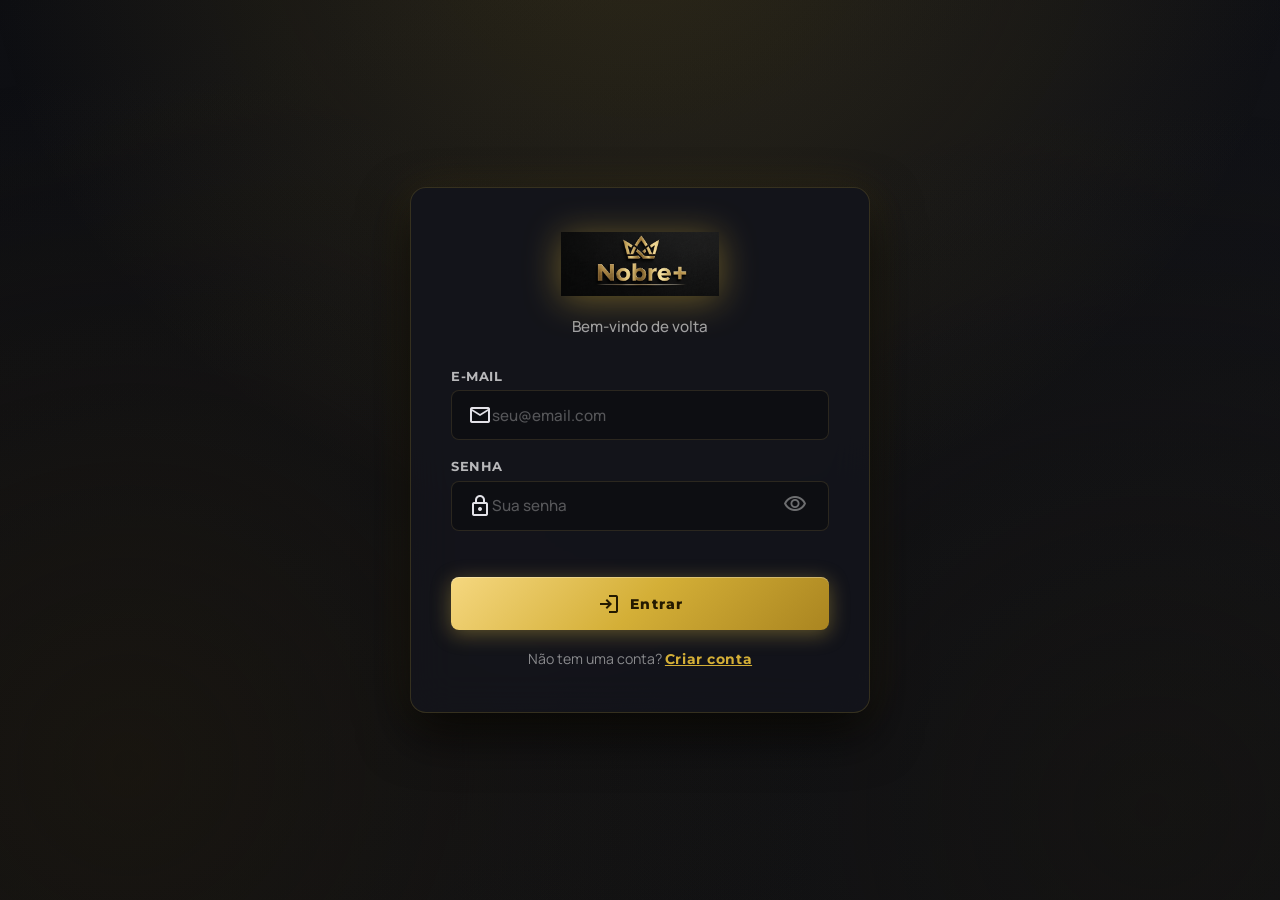
==== configuracoes-conta.html @ 4f0ae5af "Add files via upload" ====
<!DOCTYPE html>
<html lang="pt-BR">
<head>
    <meta charset="UTF-8">
    <meta name="viewport" content="width=device-width, initial-scale=1.0">
    <title>Nobre+ | Conta & Assinatura</title>
    <link rel="preconnect" href="https://fonts.googleapis.com">
    <link rel="preconnect" href="https://fonts.gstatic.com" crossorigin>
    <link href="https://fonts.googleapis.com/css2?family=Manrope:wght@300;400;500;600;700;800&family=Montserrat:wght@400;500;600;700;800;900&display=swap" rel="stylesheet">
    <link href="https://fonts.googleapis.com/css2?family=Material+Symbols+Outlined:wght,FILL@100..700,0..1&display=swap" rel="stylesheet">
    <link rel="stylesheet" href="style.css?v=4">
</head>
<body>

    <!-- NAVEGAÇÃO SUPERIOR -->
    <nav class="navbar">
        <div class="nav-left">
            <a href="index.html" class="logo-link" title="Nobre+ Início">
                <img src="images/nobre-logo.png" alt="Nobre+" class="nav-brand-logo">
            </a>
            <div class="user-profile" id="navUserProfile">
                <img src="" alt="Perfil" class="profile-avatar" id="navAvatar">
                <span class="user-name" id="navUsername"></span>
            </div>
        </div>
        <ul class="nav-links">
            <li><a href="index.html"><span class="material-symbols-outlined">home</span> Início</a></li>
            <li><a href="#"><span class="material-symbols-outlined">bolt</span> Ao Vivo</a></li>
            <li><a href="#"><span class="material-symbols-outlined">add</span> Minha Lista</a></li>
            <li><a href="#"><span class="material-symbols-outlined">movie</span> Filmes</a></li>
            <li><a href="#"><span class="material-symbols-outlined">tv</span> Séries</a></li>
            <li><a href="#"><span class="material-symbols-outlined">star</span> Originais</a></li>
        </ul>
        <div class="nav-right">
            <button class="nav-search-btn" id="openSearchBtn" aria-label="Pesquisar"><span class="material-symbols-outlined">search</span></button>
            <button class="nav-logout-btn" id="navLogoutBtn" title="Sair da conta"><span class="material-symbols-outlined">logout</span></button>
            <button class="nav-hamburger" id="navHamburger" aria-label="Abrir menu"><span class="material-symbols-outlined">menu</span></button>
        </div>
    </nav>

    <!-- MENU MOBILE -->
    <div class="mobile-menu" id="mobileMenu">
        <a href="index.html"><span class="material-symbols-outlined">home</span> Início</a>
        <a href="#"><span class="material-symbols-outlined">bolt</span> Ao Vivo</a>
        <a href="#"><span class="material-symbols-outlined">add</span> Minha Lista</a>
        <a href="#"><span class="material-symbols-outlined">movie</span> Filmes</a>
        <a href="#"><span class="material-symbols-outlined">tv</span> Séries</a>
        <a href="#"><span class="material-symbols-outlined">star</span> Originais</a>
        <a href="configuracoes.html"><span class="material-symbols-outlined">settings</span> Configurações</a>
    </div>
    <div class="menu-backdrop" id="menuBackdrop"></div>

    <!-- CONTEÚDO PRINCIPAL -->
    <main class="settings-page">
        <!-- Breadcrumb -->
        <div class="settings-breadcrumb">
            <a href="index.html"><span class="material-symbols-outlined" style="font-size:16px;">arrow_back</span> Início</a>
            <span class="separator"><span class="material-symbols-outlined" style="font-size:14px;">chevron_right</span></span>
            <a href="configuracoes.html">Configurações</a>
            <span class="separator"><span class="material-symbols-outlined" style="font-size:14px;">chevron_right</span></span>
            <span class="current">Conta & Assinatura</span>
        </div>

        <!-- Cabeçalho -->
        <div class="settings-header">
            <h1>Gerenciamento de Conta e Assinatura</h1>
            <p>Administre seus dados pessoais, método de pagamento imperial, faturas e detalhes do plano ativo.</p>
        </div>

        <!-- Layout: Sidebar + Conteúdo -->
        <div class="settings-layout">
            <!-- Sidebar -->
            <aside class="settings-sidebar">
                <div class="settings-sidebar-label">Menu de Configurações</div>
                <nav>
                    <a href="configuracoes.html">
                        <span class="icon-wrap"><span class="material-symbols-outlined">smart_display</span> Reprodução e Vídeo</span>
                        <span class="material-symbols-outlined" style="font-size:18px;">chevron_right</span>
                    </a>
                    <a href="configuracoes-tema.html">
                        <span class="icon-wrap"><span class="material-symbols-outlined">palette</span> Aparência & Fundo</span>
                        <span class="material-symbols-outlined" style="font-size:18px;">chevron_right</span>
                    </a>
                    <a href="configuracoes-conta.html" class="active">
                        <span class="icon-wrap"><span class="material-symbols-outlined">crown</span> Conta e Assinatura</span>
                        <span class="material-symbols-outlined" style="font-size:18px;">chevron_right</span>
                    </a>
                    <a href="configuracoes.html#account">
                        <span class="icon-wrap"><span class="material-symbols-outlined">account_circle</span> Perfis</span>
                        <span class="material-symbols-outlined" style="font-size:18px;">chevron_right</span>
                    </a>
                    <a href="configuracoes.html#downloads-storage">
                        <span class="icon-wrap"><span class="material-symbols-outlined">download</span> Reprodução e Download</span>
                        <span class="material-symbols-outlined" style="font-size:18px;">chevron_right</span>
                    </a>
                    <a href="configuracoes.html#devices">
                        <span class="icon-wrap"><span class="material-symbols-outlined">devices</span> Dispositivos Conectados</span>
                        <span class="material-symbols-outlined" style="font-size:18px;">chevron_right</span>
                    </a>
                    <a href="configuracoes.html#privacy">
                        <span class="icon-wrap"><span class="material-symbols-outlined">security</span> Privacidade & Segurança</span>
                        <span class="material-symbols-outlined" style="font-size:18px;">chevron_right</span>
                    </a>
                </nav>
                <div class="settings-sidebar-divider"></div>
                <div class="settings-sidebar-footer">
                    <div style="display:flex;align-items:center;gap:0.4rem;color:var(--gold);font-size:0.65rem;font-weight:700;text-transform:uppercase;letter-spacing:0.1em;">
                        <span class="material-symbols-outlined" style="font-size:16px;">support_agent</span>
                        Concierge Nobre+
                    </div>
                    <p>Atendimento executivo prioritário 24/7 com assessoria privativa.</p>
                    <button class="btn-outline" style="width:100%;margin-top:0.5rem;justify-content:center;font-size:0.75rem;">Solicitar Contato VIP</button>
                </div>
            </aside>

            <!-- Conteúdo -->
            <div class="settings-sections">

                <!-- Card do Plano Superior -->
                <div class="plan-card">
                    <span class="material-symbols-outlined plan-watermark">crown</span>
                    <div style="position:relative;z-index:1;">
                        <div style="display:flex;flex-wrap:wrap;justify-content:space-between;align-items:center;gap:1rem;padding-bottom:1.5rem;border-bottom:1px solid var(--border-subtle);">
                            <div>
                                <div style="display:flex;align-items:center;gap:0.75rem;margin-bottom:0.75rem;flex-wrap:wrap;">
                                    <span class="plan-badge">Plano Máximo Soberano</span>
                                    <span class="plan-status"><span class="dot"></span> Assinatura Ativa</span>
                                </div>
                                <h2 style="font-family:var(--font-headline);font-size:1.4rem;font-weight:700;color:var(--text-light);">Plano Nobre+ Royal Sovereign 4K HDR & Dolby Atmos</h2>
                                <p style="font-size:0.85rem;color:var(--text-subtle);margin-top:0.4rem;">Próxima renovação automática em <span style="color:var(--text-light);font-weight:600;">24 de Novembro de 2024</span> via cobrança padrão.</p>
                            </div>
                            <div style="text-align:right;">
                                <div style="font-size:0.7rem;text-transform:uppercase;letter-spacing:0.1em;color:var(--text-subtle);font-family:var(--font-label);">Valor Mensal</div>
                                <div style="display:flex;align-items:baseline;gap:0.25rem;margin-top:0.25rem;">
                                    <span style="font-family:var(--font-headline);font-size:2.2rem;font-weight:800;color:var(--gold);">R$ 49,90</span>
                                    <span style="font-size:0.8rem;color:var(--text-subtle);">/ mês</span>
                                </div>
                            </div>
                        </div>

                        <div style="padding-top:1.5rem;">
                            <span style="font-size:0.7rem;text-transform:uppercase;letter-spacing:0.08em;color:var(--text-subtle);font-family:var(--font-label);display:block;margin-bottom:0.75rem;">Privilégios Inclusos na Assinatura</span>
                            <div class="plan-features">
                                <div class="plan-feature">
                                    <span class="material-symbols-outlined">tv</span>
                                    <div class="feature-text"><strong>4 Telas Simultâneas</strong><span>Em ultra definição</span></div>
                                </div>
                                <div class="plan-feature">
                                    <span class="material-symbols-outlined">spatial_audio</span>
                                    <div class="feature-text"><strong>Dolby Atmos</strong><span>Áudio espacial imersivo</span></div>
                                </div>
                                <div class="plan-feature">
                                    <span class="material-symbols-outlined">movie</span>
                                    <div class="feature-text"><strong>4K UHD IMAX</strong><span>Fidelidade de cinema</span></div>
                                </div>
                                <div class="plan-feature">
                                    <span class="material-symbols-outlined">download_for_offline</span>
                                    <div class="feature-text"><strong>Downloads Ilimitados</strong><span>Até 10 dispositivos</span></div>
                                </div>
                            </div>
                        </div>

                        <div style="margin-top:2rem;padding-top:1.5rem;border-top:1px solid rgba(212,175,55,0.12);display:flex;flex-wrap:wrap;align-items:center;justify-content:space-between;gap:1rem;">
                            <div style="display:flex;flex-wrap:wrap;gap:0.75rem;">
                                <button class="btn-gold">Mudar de Plano</button>
                                <button class="btn-outline">Pausar Assinatura</button>
                            </div>
                            <button style="display:flex;align-items:center;gap:0.35rem;font-size:0.8rem;color:#ffb4ab;background:none;border:none;cursor:pointer;padding:0.4rem;">
                                <span class="material-symbols-outlined" style="font-size:16px;">cancel</span>
                                Cancelar Plano
                            </button>
                        </div>
                    </div>
                </div>

                <!-- Dados Pessoais e Segurança -->
                <div class="settings-card">
                    <div class="settings-card-header">
                        <div class="header-left">
                            <div class="header-icon"><span class="material-symbols-outlined">shield_person</span></div>
                            <div>
                                <h3>Dados Pessoais e Segurança</h3>
                                <p>Credenciais do titular da conta e status de autenticação protegida.</p>
                            </div>
                        </div>
                    </div>
                    <div style="display:grid;grid-template-columns:1fr;gap:1rem;" id="accountFields">
                        <div style="background:rgba(10,10,13,0.5);padding:1rem;border-radius:10px;border:1px solid var(--border-subtle);">
                            <span style="font-size:0.65rem;text-transform:uppercase;letter-spacing:0.1em;color:var(--text-subtle);font-family:var(--font-label);font-weight:700;">Nome do Titular</span>
                            <div style="display:flex;align-items:center;justify-content:space-between;margin-top:0.25rem;">
                                <span style="font-size:1rem;font-weight:500;color:var(--text-light);" id="accountName">Luiggi Nobre</span>
                                <a href="editar-perfil.html" style="font-size:0.75rem;color:var(--gold);text-decoration:none;">Editar</a>
                            </div>
                        </div>
                        <div style="background:rgba(10,10,13,0.5);padding:1rem;border-radius:10px;border:1px solid var(--border-subtle);">
                            <span style="font-size:0.65rem;text-transform:uppercase;letter-spacing:0.1em;color:var(--text-subtle);font-family:var(--font-label);font-weight:700;">E-mail de Acesso</span>
                            <div style="display:flex;align-items:center;justify-content:space-between;margin-top:0.25rem;flex-wrap:wrap;gap:0.5rem;">
                                <div style="display:flex;align-items:center;gap:0.5rem;">
                                    <span style="font-size:0.9rem;color:var(--text-light);" id="accountEmail">luigginobre@imperial.com</span>
                                    <span style="font-size:0.6rem;padding:0.15rem 0.5rem;border-radius:6px;background:rgba(242,202,80,0.1);color:var(--gold);border:1px solid rgba(242,202,80,0.2);font-weight:700;text-transform:uppercase;">Verificado</span>
                                </div>
                                <a href="editar-perfil.html" style="font-size:0.75rem;color:var(--gold);text-decoration:none;">Alterar</a>
                            </div>
                        </div>
                        <div style="display:grid;grid-template-columns:1fr;gap:1rem;" id="accountFields2">
                            <div style="background:rgba(10,10,13,0.5);padding:1rem;border-radius:10px;border:1px solid var(--border-subtle);">
                                <span style="font-size:0.65rem;text-transform:uppercase;letter-spacing:0.1em;color:var(--text-subtle);font-family:var(--font-label);font-weight:700;">Credencial de Senha</span>
                                <div style="display:flex;align-items:center;justify-content:space-between;margin-top:0.25rem;">
                                    <span style="font-size:1rem;color:var(--text-light);letter-spacing:0.15em;font-family:monospace;">••••••••••••••••</span>
                                    <a href="editar-perfil.html" style="font-size:0.75rem;color:var(--gold);text-decoration:none;">Alterar Senha</a>
                                </div>
                            </div>
                            <div style="background:rgba(10,10,13,0.5);padding:1rem;border-radius:10px;border:1px solid var(--border-subtle);">
                                <span style="font-size:0.65rem;text-transform:uppercase;letter-spacing:0.1em;color:var(--text-subtle);font-family:var(--font-label);font-weight:700;">Autenticação em 2 Etapas (2FA)</span>
                                <div style="display:flex;align-items:center;justify-content:space-between;margin-top:0.25rem;">
                                    <span style="display:flex;align-items:center;gap:0.5rem;font-size:0.9rem;color:var(--text-light);"><span class="material-symbols-outlined" style="font-size:16px;color:var(--gold);font-variation-settings:'FILL' 1;">key</span> App Autenticador Ativo</span>
                                    <a href="editar-perfil.html" style="font-size:0.75rem;color:var(--gold);text-decoration:none;">Gerenciar 2FA</a>
                                </div>
                            </div>
                        </div>
                    </div>
                </div>

                <!-- Forma de Pagamento -->
                <div class="settings-card">
                    <div class="settings-card-header">
                        <div class="header-left">
                            <div class="header-icon"><span class="material-symbols-outlined">credit_card</span></div>
                            <div>
                                <h3>Forma de Pagamento</h3>
                                <p>Método principal cadastrado para cobranças recorrentes da sua assinatura.</p>
                            </div>
                        </div>
                        <button class="btn-outline" style="font-size:0.7rem;padding:0.45rem 0.85rem;"><span class="material-symbols-outlined" style="font-size:14px;">add_card</span> Adicionar Método</button>
                    </div>
                    <div style="display:grid;grid-template-columns:1fr;gap:1.5rem;align-items:center;" id="paymentArea">
                        <div class="payment-card">
                            <div class="card-glow"></div>
                            <div class="card-top">
                                <div style="display:flex;align-items:center;gap:0.5rem;">
                                    <span class="material-symbols-outlined" style="color:var(--gold);font-variation-settings:'FILL' 1;">crown</span>
                                    <span style="font-size:0.6rem;letter-spacing:0.15em;color:var(--gold);font-weight:800;text-transform:uppercase;">Imperial Black</span>
                                </div>
                                <div style="display:flex;">
                                    <div style="width:26px;height:26px;border-radius:50%;background:rgba(220,38,38,0.7);"></div>
                                    <div style="width:26px;height:26px;border-radius:50%;background:rgba(245,158,11,0.7);margin-left:-8px;"></div>
                                </div>
                            </div>
                            <div class="card-number">•••• •••• •••• 8892</div>
                            <div class="card-bottom">
                                <div>
                                    <div class="card-label">Titular</div>
                                    <div class="card-value" style="text-transform:uppercase;letter-spacing:0.1em;">Luiggi Nobre</div>
                                </div>
                                <div>
                                    <div class="card-label">Validade</div>
                                    <div class="card-value">08/29</div>
                                </div>
                            </div>
                        </div>
                        <div style="display:flex;flex-direction:column;gap:0.85rem;">
                            <div style="display:flex;align-items:center;gap:0.5rem;flex-wrap:wrap;">
                                <span style="font-size:0.65rem;padding:0.2rem 0.6rem;border-radius:6px;background:rgba(242,202,80,0.1);color:var(--gold);border:1px solid rgba(242,202,80,0.2);text-transform:uppercase;letter-spacing:0.08em;font-weight:700;">Método Padrão Imperial</span>
                                <span style="font-size:0.8rem;color:var(--text-subtle);">Mastercard Black com seguro de compra & concierge global</span>
                            </div>
                            <p style="font-size:0.85rem;color:var(--text-light);">Cobrança agendada no dia <span style="font-weight:600;color:var(--gold);">24 de cada mês</span>. Limite protegido por tokenização biométrica da rede Nobre+.</p>
                            <div style="display:flex;flex-wrap:wrap;gap:0.75rem;margin-top:0.25rem;">
                                <button class="btn-outline">Editar Cartão</button>
                                <button style="font-size:0.8rem;color:var(--text-subtle);background:none;border:none;cursor:pointer;">Definir Limite de Segurança</button>
                            </div>
                        </div>
                    </div>
                </div>

                <!-- Histórico de Faturas -->
                <div class="settings-card">
                    <div class="settings-card-header">
                        <div class="header-left">
                            <div class="header-icon"><span class="material-symbols-outlined">receipt_long</span></div>
                            <div>
                                <h3>Histórico de Faturas e Recibos</h3>
                                <p>Relatório consolidado de mensalidades faturadas com notas fiscais para download.</p>
                            </div>
                        </div>
                        <button style="display:flex;align-items:center;gap:0.3rem;font-size:0.75rem;color:var(--gold);background:none;border:none;cursor:pointer;"><span class="material-symbols-outlined" style="font-size:16px;">file_download</span> Exportar Todos (CSV)</button>
                    </div>
                    <div style="overflow-x:auto;">
                        <table class="invoice-table">
                            <thead>
                                <tr>
                                    <th>Período / Referência</th>
                                    <th>Plano</th>
                                    <th>Método</th>
                                    <th>Valor</th>
                                    <th>Status</th>
                                    <th style="text-align:right;">Comprovante Fiscal</th>
                                </tr>
                            </thead>
                            <tbody>
                                <tr>
                                    <td style="display:flex;align-items:center;gap:0.4rem;color:var(--text-light);font-weight:500;"><span style="width:6px;height:6px;border-radius:50%;background:var(--gold);"></span> 24 de Outubro de 2024</td>
                                    <td style="color:var(--text-subtle);">Nobre+ Royal Sovereign</td>
                                    <td style="color:var(--text-subtle);">Mastercard •••• 8892</td>
                                    <td style="color:var(--text-light);font-weight:600;">R$ 49,90</td>
                                    <td><span class="invoice-status paid"><span style="width:6px;height:6px;border-radius:50%;background:#34d399;"></span> Pago</span></td>
                                    <td style="text-align:right;"><button style="display:inline-flex;align-items:center;gap:0.3rem;font-size:0.7rem;color:var(--gold);background:none;border:none;cursor:pointer;"><span class="material-symbols-outlined" style="font-size:15px;">picture_as_pdf</span> Baixar PDF</button></td>
                                </tr>
                                <tr>
                                    <td style="display:flex;align-items:center;gap:0.4rem;color:var(--text-light);font-weight:500;"><span style="width:6px;height:6px;border-radius:50%;background:var(--text-subtle);"></span> 24 de Setembro de 2024</td>
                                    <td style="color:var(--text-subtle);">Nobre+ Royal Sovereign</td>
                                    <td style="color:var(--text-subtle);">Mastercard •••• 8892</td>
                                    <td style="color:var(--text-light);font-weight:600;">R$ 49,90</td>
                                    <td><span class="invoice-status paid"><span style="width:6px;height:6px;border-radius:50%;background:#34d399;"></span> Pago</span></td>
                                    <td style="text-align:right;"><button style="display:inline-flex;align-items:center;gap:0.3rem;font-size:0.7rem;color:var(--gold);background:none;border:none;cursor:pointer;"><span class="material-symbols-outlined" style="font-size:15px;">picture_as_pdf</span> Baixar PDF</button></td>
                                </tr>
                                <tr>
                                    <td style="display:flex;align-items:center;gap:0.4rem;color:var(--text-light);font-weight:500;"><span style="width:6px;height:6px;border-radius:50%;background:var(--text-subtle);"></span> 24 de Agosto de 2024</td>
                                    <td style="color:var(--text-subtle);">Nobre+ Royal Sovereign</td>
                                    <td style="color:var(--text-subtle);">Mastercard •••• 8892</td>
                                    <td style="color:var(--text-light);font-weight:600;">R$ 49,90</td>
                                    <td><span class="invoice-status paid"><span style="width:6px;height:6px;border-radius:50%;background:#34d399;"></span> Pago</span></td>
                                    <td style="text-align:right;"><button style="display:inline-flex;align-items:center;gap:0.3rem;font-size:0.7rem;color:var(--gold);background:none;border:none;cursor:pointer;"><span class="material-symbols-outlined" style="font-size:15px;">picture_as_pdf</span> Baixar PDF</button></td>
                                </tr>
                            </tbody>
                        </table>
                    </div>
                </div>

            </div>
        </div>
    </main>

    <!-- FOOTER -->
    <footer class="settings-footer">
        <div class="settings-footer-inner">
            <img src="images/nobre-logo.png" alt="Nobre+" style="height:36px;object-fit:contain;">
            <div class="settings-footer-links">
                <a href="#">Política de Privacidade</a><span class="sep">•</span>
                <a href="#">Contrato de Assinatura</a><span class="sep">•</span>
                <a href="#">Ajuda e Suporte</a><span class="sep">•</span>
                <a href="#">Dispositivos Compatíveis</a><span class="sep">•</span>
                <a href="#">Sobre o Nobre+</a>
            </div>
            <p>© 2024 Nobre+. Todos os direitos reservados. O serviço Nobre+ é comercializado pela Nobre Entertainment Streaming Inc.</p>
        </div>
    </footer>

    <script src="theme.js"></script>
    <script src="movies-data.js"></script>
    <script src="database.js"></script>
    <script src="script.js"></script>
    <script>
        document.querySelectorAll('.settings-logout-btn').forEach(btn => {
            btn.addEventListener('click', () => {
                if (confirm('Deseja sair da conta Nobre+?')) {
                    localStorage.removeItem('nobre_user');
                    window.location.href = 'login.html';
                }
            });
        });
    </script>
</body>
</html>
---- style.css ----
/* ==========================================
   AURA IMPERIAL DESIGN SYSTEM (NOBRE+)
   ========================================== */
@import url('https://fonts.googleapis.com/css2?family=Manrope:wght@300;400;500;600;700;800&family=Montserrat:wght@400;500;600;700;800;900&display=swap');

:root {
    /* Paleta Oficial Nobre+ (Aura Imperial) */
    --color-primary: #f2ca50;
    --color-secondary: #e3c36e;
    --color-tertiary: #d3ad65;
    --color-neutral: #121317;

    /* Superfícies & Containers (Aura Imperial) */
    --bg-dark: #121317;
    --bg-canvas: #0d0e12;
    --bg-card: #1f1f24;
    --bg-elevated: #292a2e;
    --bg-highlight: #343439;
    --text-light: #e3e2e8;
    --text-muted: #d0c5af;
    --text-subtle: #99907c;

    /* Tons Metálicos Nobre+ (Aura Imperial) */
    --gold: #f2ca50;
    --gold-bright: #ffe088;
    --gold-dark: #d4af37;
    --gold-deep: #997a1e;
    --gold-glow: rgba(242, 202, 80, 0.35);
    --gold-glow-subtle: rgba(242, 202, 80, 0.12);
    --gold-gradient: linear-gradient(135deg, #f5d77f 0%, #d4af37 50%, #aa8520 100%);
    --gold-shimmer: linear-gradient(90deg, transparent, rgba(242, 202, 80, 0.15), transparent);
    --border-gold: rgba(212, 175, 55, 0.18);
    --border-gold-focus: rgba(242, 202, 80, 0.85);

    --accent: #d4af37;
    --accent-contrast: #241a00;
    --radius: 8px;

    /* Sistema Tipográfico */
    --font-headline: 'Montserrat', -apple-system, BlinkMacSystemFont, 'Segoe UI', Roboto, sans-serif;
    --font-body: 'Manrope', -apple-system, BlinkMacSystemFont, 'Segoe UI', Roboto, sans-serif;
    --font-label: 'Montserrat', -apple-system, BlinkMacSystemFont, 'Segoe UI', Roboto, sans-serif;

    /* Glass surfaces (Aura Imperial) */
    --surface-glass: rgba(18, 19, 23, 0.82);
    --border-subtle: rgba(212, 175, 55, 0.18);
    --border-focus: rgba(242, 202, 80, 0.85);
}

* {
    margin: 0;
    padding: 0;
    box-sizing: border-box;
}

body {
    background-color: var(--bg-dark);
    color: var(--text-light);
    font-family: var(--font-body);
    overflow-x: hidden;
    -webkit-font-smoothing: antialiased;
    -moz-osx-font-smoothing: grayscale;
    min-height: 100vh;
}

/* Material Symbols Outlined (Aura Imperial) */
.material-symbols-outlined {
    font-family: 'Material Symbols Outlined';
    font-weight: normal;
    font-style: normal;
    font-size: 24px;
    line-height: 1;
    letter-spacing: normal;
    text-transform: none;
    display: inline-block;
    white-space: nowrap;
    word-wrap: normal;
    direction: ltr;
    -webkit-font-smoothing: antialiased;
    font-variation-settings: 'FILL' 0, 'wght' 400, 'GRAD' 0, 'opsz' 24;
}

.material-symbols-outlined.filled {
    font-variation-settings: 'FILL' 1, 'wght' 400, 'GRAD' 0, 'opsz' 24;
}

/* Tipografia Headline: Montserrat */
h1, h2, h3, h4, h5, h6,
.hero-title,
.pokemon-title,
.section-title,
.detail-title,
.modal-title,
.login-logo,
.logo,
.search-header h2,
.row-header h2,
.brand-name {
    font-family: var(--font-headline);
    letter-spacing: -0.01em;
}

/* Tipografia Label: Montserrat */
button,
.btn,
.nav-links a,
.mobile-menu a,
.tab-btn,
.badge,
.tag,
label,
.login-form-group label,
.detail-badge-tag,
.filter-chip,
.user-name,
.login-submit-btn,
.login-switch-btn,
.hero-btn-details,
.carousel-btn,
.back-home-btn,
.back-home-pill,
.search-history-header,
.search-history-clear,
.search-tag,
.detail-meta-item,
.detail-rating {
    font-family: var(--font-label);
    letter-spacing: 0.04em;
}

/* Tipografia Body: Manrope */
p,
span,
input,
textarea,
select,
.hero-desc,
.detail-overview,
.detail-synopsis,
.pokemon-subtitle,
.login-subtitle,
.search-input {
    font-family: var(--font-body);
}

/* NAVEGAÇÃO (Aura Imperial Glassmorphism) */
.navbar {
    display: flex;
    justify-content: space-between;
    align-items: center;
    padding: 0 2rem;
    height: 72px;
    background: var(--surface-glass);
    backdrop-filter: blur(20px);
    -webkit-backdrop-filter: blur(20px);
    border-bottom: 1px solid var(--border-subtle);
    position: fixed;
    top: 0;
    width: 100%;
    z-index: 1000;
    box-shadow: 0 4px 30px rgba(0, 0, 0, 0.3);
}

@media (min-width: 768px) {
    .navbar { padding: 0 2.5rem; }
}

@media (min-width: 1024px) {
    .navbar { padding: 0 4.5rem; }
}

.nav-left {
    display: flex;
    align-items: center;
    gap: 1.5rem;
}

.user-profile {
    display: flex;
    align-items: center;
    gap: 0.75rem;
    cursor: pointer;
}

.profile-avatar {
    width: 36px;
    height: 36px;
    border-radius: 50%;
    border: 2px solid var(--border-subtle);
    object-fit: cover;
    transition: all 0.2s ease;
}

.profile-avatar:hover {
    border-color: var(--gold);
    box-shadow: 0 0 10px var(--gold-glow-subtle);
}

.user-name {
    font-size: 0.85rem;
    font-weight: 700;
    color: var(--gold);
    letter-spacing: 0.3px;
}

.nav-links {
    display: flex;
    list-style: none;
    gap: 2rem;
    align-items: center;
}

.nav-links a {
    color: var(--text-muted);
    text-decoration: none;
    font-size: 0.82rem;
    font-weight: 600;
    letter-spacing: 0.8px;
    display: flex;
    align-items: center;
    gap: 0.5rem;
    padding: 0.4rem 0;
    position: relative;
    transition: all 0.2s ease;
}

.nav-links a .material-symbols-outlined,
.nav-links a i {
    font-size: 0.9rem;
}

.nav-links a:hover {
    color: var(--gold);
}

.nav-links a.active {
    color: var(--gold);
    border-bottom: 2px solid var(--gold);
    padding-bottom: 2px;
    filter: drop-shadow(0 0 8px rgba(212, 175, 55, 0.4));
}

.nav-right {
    display: flex;
    align-items: center;
    gap: 0.25rem;
}

.nav-hamburger {
    display: none;
    background: transparent;
    border: none;
    color: var(--gold-bright);
    font-size: 1.4rem;
    cursor: pointer;
    padding: 0.5rem;
    opacity: 0.9;
    transition: opacity 0.2s ease;
}

.nav-hamburger:hover {
    opacity: 1;
}

/* MENU MOBILE (HAMBÃšRGUER) */
.mobile-menu {
    position: fixed;
    top: 0;
    right: -280px;
    width: 260px;
    height: 100%;
    background: var(--bg-card);
    border-left: 1px solid var(--border-subtle);
    z-index: 2000;
    padding: 5rem 1.5rem 2rem;
    display: flex;
    flex-direction: column;
    gap: 0.25rem;
    transition: right 0.3s cubic-bezier(0.25, 1, 0.5, 1);
    box-shadow: -10px 0 40px rgba(0, 0, 0, 0.7);
}

.mobile-menu.open {
    right: 0;
}

.mobile-menu a {
    color: rgba(255, 255, 255, 0.75);
    text-decoration: none;
    font-size: 1rem;
    font-weight: 600;
    padding: 0.9rem 1rem;
    border-radius: 10px;
    display: flex;
    align-items: center;
    gap: 0.8rem;
    transition: all 0.2s ease;
}

.mobile-menu a i {
    width: 22px;
    text-align: center;
    color: var(--gold);
}

.mobile-menu a:hover,
.mobile-menu a.active {
    background: rgba(212, 175, 55, 0.12);
    color: var(--gold-bright);
}

.menu-backdrop {
    position: fixed;
    top: 0;
    left: 0;
    width: 100%;
    height: 100%;
    background: rgba(0, 0, 0, 0.6);
    backdrop-filter: blur(3px);
    -webkit-backdrop-filter: blur(3px);
    z-index: 1500;
    opacity: 0;
    pointer-events: none;
    transition: opacity 0.3s ease;
}

.menu-backdrop.open {
    opacity: 1;
    pointer-events: auto;
}

.nav-search-btn {
    background: transparent;
    border: none;
    color: var(--text-muted);
    font-size: 1.1rem;
    cursor: pointer;
    transition: all 0.2s ease;
    padding: 0.5rem;
}

.nav-search-btn:hover {
    color: var(--gold);
}

/* TAB BAR (CÃPSULA PILL) */
.tab-bar {
    display: flex;
    justify-content: center;
    align-items: center;
    gap: 4px;
    position: fixed;
    top: 76px;
    left: 50%;
    transform: translateX(-50%);
    z-index: 999;
    background: rgba(31, 31, 36, 0.9);
    backdrop-filter: blur(20px);
    -webkit-backdrop-filter: blur(20px);
    border: 1px solid var(--border-subtle);
    border-radius: 50px;
    padding: 6px;
    box-shadow: 0 10px 30px rgba(0, 0, 0, 0.5);
}

.tab-btn {
    background: transparent;
    border: none;
    color: rgba(255, 255, 255, 0.7);
    font-size: 0.84rem;
    font-weight: 700;
    letter-spacing: 0.5px;
    padding: 0.45rem 1.4rem;
    cursor: pointer;
    border-radius: 50px;
    transition: all 0.25s cubic-bezier(0.25, 1, 0.5, 1);
    display: flex;
    align-items: center;
    justify-content: center;
    gap: 0.5rem;
    white-space: nowrap;
    position: relative;
    height: 32px;
}

.tab-btn:hover {
    color: #ffffff;
    background: rgba(255, 255, 255, 0.1);
}

.tab-btn.active {
    color: var(--accent-contrast);
    background: var(--gold-gradient);
    box-shadow: 0 4px 18px var(--gold-glow), 0 0 8px rgba(212, 175, 55, 0.25);
    font-weight: 700;
}

.tab-logo {
    height: 18px;
    width: auto;
    transition: all 0.25s ease;
}

.tab-logo-disney {
    height: 22px;
    fill: currentColor;
    display: block;
}

.tab-btn:hover .tab-logo {
    opacity: 1;
}

.tab-btn.active .tab-logo {
    opacity: 1;
}

/* TAB CONTENT */
.tab-content {
    display: none;
    animation: tabContentFadeIn 0.35s ease;
}

.tab-content.active {
    display: block;
}

@keyframes tabContentFadeIn {
    from { opacity: 0; transform: translateY(6px); }
    to { opacity: 1; transform: translateY(0); }
}

main {
    margin-top: 0;
    padding-top: 72px;
    padding-bottom: 60px;
}

/* CARROSSEL HERO DESTAQUE (Aura Imperial) */
.carousel-section {
    position: relative;
    width: 100%;
    padding: 0 2rem;
    margin-bottom: 2.5rem;
}

@media (min-width: 768px) {
    .carousel-section { padding: 0 2.5rem; }
}

@media (min-width: 1024px) {
    .carousel-section { padding: 0 4.5rem; }
}

.carousel-container {
    position: relative;
    width: 100%;
    height: 60vh;
    min-height: 440px;
    max-height: 620px;
    border-radius: 12px;
    overflow: hidden;
    border: 1px solid var(--border-subtle);
}

.carousel-slide {
    position: absolute;
    top: 0;
    left: 0;
    width: 100%;
    height: 100%;
    opacity: 0;
    transition: opacity 0.6s cubic-bezier(0.25, 1, 0.5, 1);
    pointer-events: none;
}

.carousel-slide.active {
    opacity: 1;
    pointer-events: auto;
    z-index: 2;
}

.carousel-slide img.slide-bg {
    width: 100%;
    height: 100%;
    object-fit: cover;
    object-position: center;
}

.carousel-slide::after {
    content: '';
    position: absolute;
    top: 0;
    left: 0;
    width: 100%;
    height: 100%;
    background: linear-gradient(to right, rgba(18, 19, 23, 0.92) 0%, rgba(18, 19, 23, 0.7) 35%, rgba(18, 19, 23, 0) 70%),
                linear-gradient(to top, rgba(18, 19, 23, 0.95) 0%, rgba(18, 19, 23, 0) 40%);
    pointer-events: none;
}

/* OVERLAY CONTEÃšDO DO HERO SLIDE */
.slide-content {
    position: absolute;
    bottom: 3.5rem;
    left: 3.5rem;
    z-index: 3;
    max-width: 580px;
    display: flex;
    flex-direction: column;
    align-items: flex-start;
    gap: 0.8rem;
}

.hero-badge {
    background: var(--bg-canvas);
    color: var(--gold);
    font-size: 0.72rem;
    font-weight: 700;
    text-transform: uppercase;
    padding: 0.3rem 0.8rem;
    border-radius: 4px;
    letter-spacing: 0.08em;
    border: 1px solid var(--border-subtle);
    font-family: var(--font-label);
}

.hero-brand-logo {
    height: 32px;
    width: auto;
    object-fit: contain;
    filter: drop-shadow(0 2px 8px rgba(0,0,0,0.8));
}

.hero-brand-text {
    font-size: 0.95rem;
    font-weight: 700;
    color: rgba(255, 255, 255, 0.85);
    letter-spacing: 1px;
    text-transform: uppercase;
}

.movie-title {
    font-size: 2.8rem;
    font-weight: 900;
    line-height: 1.1;
    letter-spacing: 1.5px;
    text-shadow: 0 4px 15px rgba(0, 0, 0, 0.9);
}

.hero-subtitle {
    font-size: 1.25rem;
    font-weight: 700;
    color: #e0e4ec;
    text-shadow: 0 2px 8px rgba(0, 0, 0, 0.8);
}

.hero-meta {
    display: flex;
    align-items: center;
    gap: 0.6rem;
    font-size: 0.85rem;
    color: #a0a6b5;
    font-weight: 500;
}

.hero-age {
    padding: 0.15rem 0.4rem;
    border-radius: 3px;
    font-weight: 700;
    font-size: 0.75rem;
    color: #fff;
}

.hero-age.l { background: #00b050; }
.hero-age.r10 { background: #0080ff; }
.hero-age.r12 { background: #ffaa00; }
.hero-age.r14 { background: #ff6600; }
.hero-age.r16 { background: #ff0000; }
.hero-age.r18 { background: #000000; border: 1px solid #fff; }

.hero-desc {
    font-size: 0.95rem;
    line-height: 1.5;
    color: rgba(255, 255, 255, 0.85);
    text-shadow: 0 2px 6px rgba(0,0,0,0.8);
    display: -webkit-box;
    -webkit-line-clamp: 3;
    -webkit-box-orient: vertical;
    overflow: hidden;
}

.hero-btn-details {
    margin-top: 0.5rem;
    background: var(--gold-gradient);
    color: var(--accent-contrast);
    border: none;
    font-size: 0.82rem;
    font-weight: 700;
    letter-spacing: 0.08em;
    padding: 0.75rem 2rem;
    border-radius: 8px;
    cursor: pointer;
    transition: all 0.25s ease;
    box-shadow: 0 4px 18px var(--gold-glow);
    font-family: var(--font-label);
    display: inline-flex;
    align-items: center;
    gap: 0.5rem;
}

.hero-btn-details:hover {
    filter: brightness(1.1);
    transform: scale(1.02);
    box-shadow: 0 6px 24px rgba(212, 175, 55, 0.4);
}

/* BOTÃ•ES DE NAVEGAÃ‡ÃƒO DO CARROSSEL (< e >) */
.carousel-nav-arrow {
    position: absolute;
    top: 50%;
    transform: translateY(-50%);
    width: 48px;
    height: 48px;
    border-radius: 50%;
    background: var(--bg-canvas);
    border: 1px solid var(--border-subtle);
    color: var(--text-light);
    font-size: 1.2rem;
    display: flex;
    align-items: center;
    justify-content: center;
    cursor: pointer;
    z-index: 10;
    transition: all 0.25s ease;
    backdrop-filter: blur(10px);
}

.carousel-nav-arrow:hover {
    background: var(--bg-elevated);
    border-color: var(--gold);
    color: var(--gold);
    transform: translateY(-50%) scale(1.08);
}

.carousel-nav-arrow.prev { left: 1.5rem; }
.carousel-nav-arrow.next { right: 1.5rem; }

/* DOTS INDICADORES DO CARROSSEL */
.carousel-dots {
    display: flex;
    justify-content: center;
    align-items: center;
    gap: 8px;
    margin-top: 1rem;
}

.dot {
    width: 8px;
    height: 8px;
    background-color: var(--bg-elevated);
    border-radius: 50%;
    cursor: pointer;
    transition: all 0.3s ease;
    border: 1px solid var(--border-subtle);
}

.dot:hover {
    background-color: var(--gold);
}

.dot.active {
    background-color: var(--gold);
    width: 24px;
    border-radius: 8px;
    box-shadow: 0 0 8px var(--gold-glow-subtle);
}

/* GRID DE MARCAS (BRAND HUBS - Aura Imperial) */
.brand-hubs {
    display: grid;
    grid-template-columns: repeat(2, 1fr);
    gap: 1rem;
    padding: 0 1rem 2rem 1rem;
}

@media (min-width: 768px) {
    .brand-hubs { grid-template-columns: repeat(3, 1fr); gap: 1.2rem; padding: 0 2.5rem 2.5rem 2.5rem; }
}

@media (min-width: 1024px) {
    .brand-hubs { grid-template-columns: repeat(6, 1fr); gap: 1.2rem; padding: 0 4.5rem 2.5rem 4.5rem; }
}

.brand-hubs-disney {
    grid-template-columns: repeat(2, 1fr);
}

@media (min-width: 768px) {
    .brand-hubs-disney { grid-template-columns: repeat(3, 1fr); }
}

@media (min-width: 1024px) {
    .brand-hubs-disney { grid-template-columns: repeat(5, 1fr); }
}

.brand-card {
    aspect-ratio: 16/9;
    background: linear-gradient(180deg, var(--bg-card) 0%, var(--bg-canvas) 100%);
    border: 1px solid var(--border-subtle);
    border-radius: 12px;
    display: flex;
    justify-content: center;
    align-items: center;
    cursor: pointer;
    transition: all 0.3s cubic-bezier(0.25, 1, 0.5, 1);
    position: relative;
    overflow: hidden;
}

.brand-card:hover {
    transform: scale(1.05);
    border-color: var(--gold);
    box-shadow: 0 16px 32px rgba(0, 0, 0, 0.7), 0 0 16px rgba(212, 175, 55, 0.2);
}

.brand-card::before {
    content: '';
    position: absolute;
    inset: 0;
    opacity: 0;
    background: var(--gold-gradient);
    opacity: 0;
    transition: opacity 0.3s ease;
}

.brand-card:hover::before {
    opacity: 0.12;
}

.brand-card .brand-logo {
    max-width: 78%;
    max-height: 62%;
    object-fit: contain;
    z-index: 2;
    transition: transform 0.3s ease;
}

.brand-card:hover .brand-logo {
    transform: scale(1.08);
}

.brand-card .brand-logo-invert {
    filter: brightness(0) invert(1);
}

.brand-card .brand-logo-natgeo {
    max-width: 88%;
}

.brand-card .star {
    font-size: 1.6rem;
    font-weight: 900;
    letter-spacing: 3px;
    background: linear-gradient(135deg, var(--gold-bright), var(--gold-dark));
    -webkit-background-clip: text;
    -webkit-text-fill-color: transparent;
    z-index: 2;
}

.brand-card:hover::after {
    opacity: 1;
}

/* FILEIRAS DE FILMES (Aura Imperial) */
.movie-row-section {
    padding: 1.5rem 1rem;
    position: relative;
}

@media (min-width: 768px) {
    .movie-row-section { padding: 1.5rem 2.5rem; }
}

@media (min-width: 1024px) {
    .movie-row-section { padding: 1.5rem 4rem; }
}

.movie-row-section h2 {
    font-size: 1.25rem;
    font-weight: 700;
    margin-bottom: 0.8rem;
    color: var(--text-light);
    letter-spacing: 0.5px;
    font-family: var(--font-headline);
}

.movie-row-wrapper {
    position: relative;
    width: 100%;
    display: flex;
    align-items: center;
}

.movie-row {
    display: flex;
    gap: 1.5rem;
    overflow-x: auto;
    overflow-y: visible;
    padding: 1.2rem 0.5rem 2.2rem 0.5rem;
    scroll-behavior: smooth;
    width: 100%;
    user-select: none;
    cursor: grab;
}

.movie-row:active {
    cursor: grabbing;
}

.movie-row::-webkit-scrollbar { display: none; }
.movie-row { scrollbar-width: none; -ms-overflow-style: none; }

/* BOTÃ•ES DE SCROLL LATERAL (CHEVRONS) */
.row-nav-btn {
    position: absolute;
    top: calc(50% - 0.5rem);
    transform: translateY(-50%);
    width: 46px;
    height: 90px;
    background: rgba(15, 17, 24, 0.8);
    backdrop-filter: blur(10px);
    border: 1px solid rgba(255, 255, 255, 0.15);
    border-radius: 8px;
    color: #ffffff;
    font-size: 1.4rem;
    display: flex;
    align-items: center;
    justify-content: center;
    cursor: pointer;
    z-index: 25;
    opacity: 0;
    transition: all 0.3s cubic-bezier(0.25, 1, 0.5, 1);
    box-shadow: 0 8px 20px rgba(0, 0, 0, 0.6);
}

.movie-row-wrapper:hover .row-nav-btn {
    opacity: 0.85;
}

.row-nav-btn:hover {
    opacity: 1 !important;
    background: rgba(212, 175, 55, 0.85);
    border-color: rgba(255, 255, 255, 0.5);
    transform: translateY(-50%) scale(1.08);
    box-shadow: 0 10px 25px rgba(212, 175, 55, 0.5);
}

.prev-btn {
    left: -24px;
}

.next-btn {
    right: -24px;
}

/* CARD DE FILME INDIVIDUAL */
.movie-card {
    position: relative;
    width: 380px;
    height: 214px;
    flex-shrink: 0;
    border-radius: 10px;
    overflow: hidden;
    cursor: pointer;
    background-color: #151722;
    border: 3px solid transparent;
    box-shadow: 0 10px 20px rgba(0, 0, 0, 0.5);
    transition: transform 0.35s cubic-bezier(0.25, 1, 0.5, 1), 
                box-shadow 0.35s cubic-bezier(0.25, 1, 0.5, 1), 
                border-color 0.35s ease;
}

.movie-card:hover {
    transform: scale(1.08) translateY(-6px);
    border-color: var(--gold);
    box-shadow: 0 20px 40px rgba(0, 0, 0, 0.8), 0 0 25px rgba(212, 175, 55, 0.3);
    z-index: 10;
}

.card-thumb {
    width: 100%;
    height: 100%;
    object-fit: cover;
    display: block;
    transition: opacity 0.4s ease;
}

/* CONTAINER DE VÃDEO / TRAILER */
.video-container {
    position: absolute;
    top: 0;
    left: 0;
    width: 100%;
    height: 100%;
    z-index: 2;
    opacity: 0;
    pointer-events: none;
    transition: opacity 0.4s ease;
    overflow: hidden;
    background: #000;
}

.video-container.active {
    opacity: 1;
}

.video-container iframe {
    width: 100%;
    height: 100%;
    border: none;
    transform: scale(1.4); /* Esconde os botÃµes e barras do player do YouTube */
    pointer-events: none;
}

/* INFORMAÃ‡Ã•ES E BADGES */
.card-overlay {
    position: absolute;
    bottom: 0;
    left: 0;
    width: 100%;
    padding: 2rem 1.2rem 1rem;
    background: linear-gradient(to top, rgba(15, 17, 24, 0.95) 0%, rgba(15, 17, 24, 0.7) 50%, transparent 100%);
    z-index: 3;
    transition: opacity 0.3s ease, transform 0.3s ease;
}

.card-info h4 {
    font-size: 1.1rem;
    font-weight: 700;
    margin-bottom: 0.4rem;
    color: #ffffff;
    text-shadow: 0 2px 4px rgba(0,0,0,0.8);
    white-space: nowrap;
    overflow: hidden;
    text-overflow: ellipsis;
}

.card-meta {
    display: flex;
    align-items: center;
    gap: 0.6rem;
    font-size: 0.78rem;
    font-weight: 600;
}

.badge-age {
    display: inline-flex;
    align-items: center;
    justify-content: center;
    width: 22px;
    height: 22px;
    border-radius: 4px;
    font-size: 0.7rem;
    font-weight: 800;
    color: #fff;
}

.badge-age.l { background-color: #00a859; }
.badge-age.r12 { background-color: #f7a600; }
.badge-age.r14 { background-color: #e65100; }
.badge-age.r16 { background-color: #c62828; }
.badge-age.r18 { background-color: #000000; border: 1px solid #555; }

.badge-res {
    background-color: rgba(255, 255, 255, 0.12);
    padding: 2px 6px;
    border-radius: 3px;
    font-size: 0.7rem;
    color: var(--text-light);
    border: 1px solid var(--border-subtle);
}

.card-genre {
    color: rgba(255, 255, 255, 0.7);
    font-size: 0.75rem;
    white-space: nowrap;
    overflow: hidden;
    text-overflow: ellipsis;
}

/* FILEIRA DE POSTERS (Estilo Disney+, Aura Imperial) */
.poster-row-section {
    padding: 1.5rem 1rem;
    position: relative;
}

@media (min-width: 768px) {
    .poster-row-section { padding: 1.5rem 2.5rem; }
}

@media (min-width: 1024px) {
    .poster-row-section { padding: 1.5rem 4rem; }
}

.poster-row-section h2 {
    font-size: 1.25rem;
    font-weight: 700;
    margin-bottom: 0.8rem;
    color: var(--text-light);
    letter-spacing: 0.5px;
    font-family: var(--font-headline);
}

.poster-row-wrapper {
    position: relative;
    width: 100%;
    display: flex;
    align-items: center;
}

.poster-row {
    display: flex;
    gap: 1rem;
    overflow-x: auto;
    overflow-y: visible;
    padding: 0.8rem 0.5rem 1.5rem 0.5rem;
    scroll-behavior: smooth;
    width: 100%;
    user-select: none;
    cursor: grab;
}

.poster-row:active {
    cursor: grabbing;
}

.poster-row::-webkit-scrollbar { display: none; }
.poster-row { scrollbar-width: none; -ms-overflow-style: none; }

.poster-row-wrapper .row-nav-btn {
    height: 120px;
}

.poster-card {
    position: relative;
    width: 200px;
    height: 300px;
    flex-shrink: 0;
    border-radius: 10px;
    overflow: hidden;
    cursor: pointer;
    background-color: #151722;
    border: 2px solid rgba(255, 255, 255, 0.08);
    box-shadow: 0 8px 20px rgba(0, 0, 0, 0.6);
    transition: transform 0.35s cubic-bezier(0.25, 1, 0.5, 1), 
                box-shadow 0.35s cubic-bezier(0.25, 1, 0.5, 1), 
                border-color 0.35s ease;
}

.poster-card:hover {
    transform: scale(1.06) translateY(-4px);
    border-color: var(--gold);
    box-shadow: 0 20px 40px rgba(0, 0, 0, 0.8), 0 0 25px rgba(212, 175, 55, 0.2);
    z-index: 10;
}

.poster-card img.poster-img {
    width: 100%;
    height: 100%;
    object-fit: cover;
    display: block;
}

.poster-overlay {
    position: absolute;
    bottom: 0;
    left: 0;
    width: 100%;
    padding: 2.5rem 0.9rem 0.8rem 0.9rem;
    background: linear-gradient(to top, rgba(15, 17, 24, 0.95) 0%, rgba(15, 17, 24, 0.7) 60%, transparent 100%);
    display: flex;
    flex-direction: column;
    gap: 0.35rem;
    z-index: 3;
}

.poster-title {
    font-size: 0.95rem;
    font-weight: 700;
    color: #ffffff;
    white-space: nowrap;
    overflow: hidden;
    text-overflow: ellipsis;
    text-shadow: 0 2px 5px rgba(0,0,0,0.8);
}

.poster-meta {
    display: flex;
    align-items: center;
    gap: 0.5rem;
    font-size: 0.75rem;
    color: #a0a6b5;
    font-weight: 500;
}

.poster-subtext {
    white-space: nowrap;
    overflow: hidden;
    text-overflow: ellipsis;
}

/* ==========================================
   BOTÃƒO DE LOGOUT NA NAVBAR
   ========================================== */
.nav-logout-btn {
    background: transparent;
    border: none;
    color: #f9f9f9;
    font-size: 1.05rem;
    cursor: pointer;
    opacity: 0.7;
    transition: all 0.25s ease;
    padding: 0.5rem;
    margin-left: 0.5rem;
    border-radius: 8px;
}

.nav-logout-btn:hover {
    opacity: 1;
    color: #ff4444;
    background: rgba(255, 68, 68, 0.12);
}

/* ==========================================
   PÃGINA DE LOGIN / CADASTRO
   ========================================== */
.login-body {
    background: var(--bg-dark);
    min-height: 100vh;
    display: flex;
    align-items: center;
    justify-content: center;
    overflow: hidden;
}

.login-wrapper {
    position: relative;
    width: 100%;
    min-height: 100vh;
    display: flex;
    align-items: center;
    justify-content: center;
    padding: 2rem;
}

.login-backdrop {
    position: fixed;
    top: 0;
    left: 0;
    width: 100%;
    height: 100%;
    background:
        radial-gradient(circle at 50% -15%, rgba(212, 175, 55, 0.16) 0%, transparent 55%),
        radial-gradient(circle at 10% 85%, rgba(35, 27, 10, 0.45) 0%, transparent 50%),
        radial-gradient(circle at 90% 90%, rgba(26, 22, 12, 0.4) 0%, transparent 50%);
    z-index: 0;
    pointer-events: none;
}

.login-card {
    position: relative;
    z-index: 1;
    width: 100%;
    max-width: 460px;
    background: rgba(20, 21, 27, 0.95);
    backdrop-filter: blur(20px);
    -webkit-backdrop-filter: blur(20px);
    border: 1px solid var(--border-subtle);
    border-radius: 16px;
    padding: 2.75rem 2.5rem;
    box-shadow: 0 20px 50px rgba(0, 0, 0, 0.8), 0 0 45px rgba(212, 175, 55, 0.12);
    transition: border-color 0.3s ease;
}

.login-card:hover {
    border-color: rgba(212, 175, 55, 0.4);
}

.login-header {
    text-align: center;
    margin-bottom: 2rem;
}

.login-logo {
    font-family: var(--font-headline);
    font-size: 2.8rem;
    font-weight: 900;
    letter-spacing: 2px;
    background: linear-gradient(135deg, var(--color-secondary) 0%, var(--color-primary) 50%, var(--color-tertiary) 100%);
    -webkit-background-clip: text;
    -webkit-text-fill-color: transparent;
    text-shadow: 0 0 24px rgba(212, 175, 55, 0.35);
}

.login-plus {
    color: var(--color-secondary);
}

.login-subtitle {
    font-size: 0.95rem;
    color: rgba(255, 255, 255, 0.6);
    margin-top: 0.4rem;
    font-weight: 500;
}

.login-form {
    display: none;
}

.login-form.active {
    display: block;
    animation: tabFadeIn 0.3s ease;
}

.login-form-group {
    margin-bottom: 1.2rem;
}

.login-form-group label {
    display: block;
    font-size: 0.8rem;
    font-weight: 700;
    color: rgba(255, 255, 255, 0.7);
    margin-bottom: 0.4rem;
    letter-spacing: 0.5px;
    text-transform: uppercase;
}

.login-input-wrap {
    position: relative;
    display: flex;
    align-items: center;
    background: var(--bg-canvas);
    border: 1px solid rgba(56, 51, 37, 0.7);
    border-radius: 8px;
    padding: 0 1rem;
    transition: all 0.25s ease;
}

.login-input-wrap:focus-within {
    border-color: var(--gold-dark);
    background: rgba(212, 175, 55, 0.06);
    box-shadow: 0 0 0 1px var(--gold-dark), 0 0 12px var(--gold-glow-subtle);
}

.login-input-wrap i {
    color: rgba(255, 255, 255, 0.4);
    font-size: 0.95rem;
    margin-right: 0.75rem;
}

.login-input-wrap input {
    flex: 1;
    background: transparent;
    border: none;
    outline: none;
    color: #f9f9f9;
    font-size: 0.95rem;
    padding: 0.85rem 0;
    font-weight: 500;
}

.login-input-wrap input::placeholder {
    color: rgba(255, 255, 255, 0.3);
}

.toggle-password {
    background: none;
    border: none;
    color: rgba(255, 255, 255, 0.4);
    cursor: pointer;
    padding: 0.3rem;
    font-size: 0.9rem;
    transition: color 0.2s ease;
}

.toggle-password:hover {
    color: rgba(255, 255, 255, 0.8);
}

.login-error {
    color: #ff4444;
    font-size: 0.85rem;
    font-weight: 600;
    min-height: 1.2rem;
    margin-bottom: 0.5rem;
    text-align: center;
}

.login-success {
    color: #00cc66;
    font-size: 0.85rem;
    font-weight: 600;
    min-height: 1.2rem;
    margin-bottom: 0.5rem;
    text-align: center;
}

.login-submit-btn {
    width: 100%;
    padding: 0.9rem;
    background: var(--gold-gradient);
    border: none;
    border-radius: 8px;
    color: var(--accent-contrast);
    font-size: 0.9rem;
    font-weight: 800;
    letter-spacing: 0.08em;
    cursor: pointer;
    display: flex;
    align-items: center;
    justify-content: center;
    gap: 0.6rem;
    font-family: var(--font-label);
    box-shadow: 0 4px 20px var(--gold-glow), inset 0 1px 0 rgba(255, 255, 255, 0.3);
    transition: all 0.25s ease;
    margin-top: 0.5rem;
}

.login-submit-btn:hover {
    filter: brightness(1.1);
    transform: translateY(-1px);
    box-shadow: 0 6px 26px rgba(212, 175, 55, 0.45);
}

.login-submit-btn.register-btn {
    background: var(--gold-gradient);
}

.login-submit-btn.register-btn:hover {
    filter: brightness(1.1);
    box-shadow: 0 6px 26px rgba(230, 198, 112, 0.55);
}

.login-switch-text {
    text-align: center;
    color: rgba(255, 255, 255, 0.5);
    font-size: 0.88rem;
    margin-top: 1.2rem;
}

.login-switch-btn {
    background: none;
    border: none;
    color: #d4af37;
    font-weight: 700;
    cursor: pointer;
    text-decoration: underline;
    font-size: 0.88rem;
    transition: color 0.2s ease;
}

.login-switch-btn:hover {
    color: #f0d060;
}

@media (max-width: 600px) {
    .login-card {
        padding: 2rem 1.5rem;
        border-radius: 14px;
    }
    .login-wrapper {
        padding: 1rem;
        align-items: flex-start;
        justify-content: center;
        padding-top: 6vh;
    }
    .login-logo {
        font-size: 2.3rem;
    }
}

/* ==========================================
   MODAL DE BUSCA
   ========================================== */
.search-overlay {
    position: fixed;
    top: 0;
    left: 0;
    width: 100%;
    height: 100%;
    background: rgba(13, 14, 18, 0.96);
    backdrop-filter: blur(12px);
    -webkit-backdrop-filter: blur(12px);
    z-index: 4000;
    display: none;
    justify-content: flex-start;
    padding-top: 80px;
    overflow-y: auto;
}

.search-overlay.active {
    display: flex;
    animation: modalFadeIn 0.25s ease;
}

.search-container {
    width: 100%;
    max-width: 860px;
    margin: 0 auto;
    padding: 2rem 2rem 4rem;
}

.search-header {
    display: flex;
    justify-content: space-between;
    align-items: center;
    margin-bottom: 1.5rem;
}

.search-header h2 {
    font-size: 1.6rem;
    font-weight: 800;
    color: #f9f9f9;
    letter-spacing: 0.5px;
}

.search-close-btn {
    background: rgba(255, 255, 255, 0.1);
    border: none;
    color: #f9f9f9;
    width: 40px;
    height: 40px;
    border-radius: 50%;
    font-size: 1.1rem;
    cursor: pointer;
    display: flex;
    align-items: center;
    justify-content: center;
    transition: all 0.2s ease;
}

.search-close-btn:hover {
    background: rgba(255, 255, 255, 0.2);
    transform: scale(1.08);
}

.search-input-wrap {
    position: relative;
    display: flex;
    align-items: center;
    background: rgba(255, 255, 255, 0.08);
    border: 2px solid rgba(255, 255, 255, 0.12);
    border-radius: 14px;
    padding: 0 1.2rem;
    transition: all 0.25s ease;
    margin-bottom: 1.5rem;
}

.search-input-wrap:focus-within {
    border-color: #d4af37;
    background: rgba(212, 175, 55, 0.06);
    box-shadow: 0 0 0 4px rgba(212, 175, 55, 0.12);
}

.search-icon {
    color: rgba(255, 255, 255, 0.4);
    font-size: 1.1rem;
    margin-right: 0.8rem;
}

.search-input {
    flex: 1;
    background: transparent;
    border: none;
    outline: none;
    color: #f9f9f9;
    font-size: 1.1rem;
    padding: 1rem 0;
    font-weight: 500;
}

.search-input::placeholder {
    color: rgba(255, 255, 255, 0.35);
}

.search-clear-btn {
    background: rgba(255, 255, 255, 0.1);
    border: none;
    color: rgba(255, 255, 255, 0.6);
    width: 32px;
    height: 32px;
    border-radius: 50%;
    font-size: 0.8rem;
    cursor: pointer;
    display: flex;
    align-items: center;
    justify-content: center;
    transition: all 0.2s ease;
    opacity: 0;
    pointer-events: none;
}

.search-input-wrap:focus-within .search-clear-btn {
    opacity: 1;
    pointer-events: auto;
}

.search-clear-btn:hover {
    background: rgba(255, 255, 255, 0.2);
}

/* HISTÃ“RICO DE BUSCA */
.search-history {
    margin-bottom: 1.5rem;
}

.search-history-header {
    display: flex;
    justify-content: space-between;
    align-items: center;
    margin-bottom: 0.8rem;
}

.search-history-header span {
    font-size: 0.85rem;
    color: rgba(255, 255, 255, 0.5);
    font-weight: 600;
    text-transform: uppercase;
    letter-spacing: 0.5px;
}

.search-history-clear {
    background: none;
    border: none;
    color: #d4af37;
    font-size: 0.82rem;
    font-weight: 600;
    cursor: pointer;
    transition: color 0.2s ease;
}

.search-history-clear:hover {
    color: #f0d060;
}

.search-history-tags {
    display: flex;
    flex-wrap: wrap;
    gap: 0.5rem;
}

.search-history-tag {
    display: flex;
    align-items: center;
    gap: 0.4rem;
    background: rgba(255, 255, 255, 0.08);
    border: 1px solid rgba(255, 255, 255, 0.1);
    border-radius: 20px;
    padding: 0.4rem 0.8rem;
    transition: all 0.2s ease;
}

.search-history-tag:hover {
    background: rgba(255, 255, 255, 0.12);
}

.search-history-text {
    font-size: 0.85rem;
    color: rgba(255, 255, 255, 0.8);
    cursor: pointer;
    font-weight: 500;
}

.search-history-remove {
    background: none;
    border: none;
    color: rgba(255, 255, 255, 0.35);
    font-size: 0.7rem;
    cursor: pointer;
    padding: 0.1rem;
    display: flex;
    transition: color 0.2s ease;
}

.search-history-remove:hover {
    color: #ff4444;
}

/* RESULTADOS DA BUSCA */
.search-results {
    display: none;
    grid-template-columns: repeat(auto-fill, minmax(240px, 1fr));
    gap: 1.2rem;
}

.search-result-card {
    display: flex;
    flex-direction: column;
    border-radius: 10px;
    overflow: hidden;
    background: rgba(21, 23, 34, 0.8);
    border: 2px solid rgba(255, 255, 255, 0.06);
    text-decoration: none;
    transition: all 0.3s cubic-bezier(0.25, 1, 0.5, 1);
    box-shadow: 0 8px 20px rgba(0, 0, 0, 0.5);
}

.search-result-card:hover {
    transform: scale(1.04) translateY(-4px);
    border-color: rgba(212, 175, 55, 0.7);
    box-shadow: 0 16px 32px rgba(0, 0, 0, 0.8), 0 0 20px rgba(212, 175, 55, 0.25);
    z-index: 10;
}

.search-result-img {
    width: 100%;
    aspect-ratio: 16/9;
    object-fit: cover;
    display: block;
}

.search-result-info {
    padding: 0.8rem 1rem;
}

.search-result-info h4 {
    font-size: 0.95rem;
    font-weight: 700;
    color: #ffffff;
    margin-bottom: 0.4rem;
    white-space: nowrap;
    overflow: hidden;
    text-overflow: ellipsis;
}

.search-result-genre {
    color: rgba(255, 255, 255, 0.5);
    font-size: 0.75rem;
    white-space: nowrap;
    overflow: hidden;
    text-overflow: ellipsis;
}

/* EMPTY STATE */
.search-empty {
    display: none;
    flex-direction: column;
    align-items: center;
    justify-content: center;
    padding: 4rem 2rem;
    color: rgba(255, 255, 255, 0.35);
    gap: 1rem;
}

.search-empty i {
    font-size: 3rem;
}

.search-empty p {
    font-size: 1.1rem;
    font-weight: 500;
}

@media (max-width: 768px) {
    .search-container { padding: 1.5rem 1rem 3rem; }
    .search-results { grid-template-columns: repeat(auto-fill, minmax(160px, 1fr)); gap: 0.8rem; }
    .search-input { font-size: 1rem; }
}

/* ==========================================
   KEYFRAMES COMPARTILHADOS
   ========================================== */
@keyframes modalFadeIn {
    from { opacity: 0; }
    to { opacity: 1; }
}

@keyframes tabFadeIn {
    from { opacity: 0; transform: translateY(8px); }
    to { opacity: 1; transform: translateY(0); }
}

/* Trailer Modal */
.trailer-modal {
    position: fixed;
    top: 0;
    left: 0;
    width: 100%;
    height: 100%;
    background: rgba(0, 0, 0, 0.95);
    z-index: 3000;
    display: none;
    justify-content: center;
    align-items: center;
}

.trailer-modal.active {
    display: flex;
    animation: modalFadeIn 0.3s ease;
}

.trailer-modal-content {
    position: relative;
    width: 90%;
    max-width: 1000px;
    aspect-ratio: 16/9;
}

.trailer-close-btn {
    position: absolute;
    top: -50px;
    right: 0;
    width: 40px;
    height: 40px;
    border-radius: 50%;
    border: none;
    background: rgba(255, 255, 255, 0.15);
    color: #fff;
    font-size: 1.2rem;
    cursor: pointer;
    display: flex;
    align-items: center;
    justify-content: center;
    transition: all 0.2s ease;
}

.trailer-close-btn:hover {
    background: rgba(255, 255, 255, 0.3);
    transform: scale(1.1);
}

.trailer-video-wrapper {
    width: 100%;
    height: 100%;
    border-radius: 10px;
    overflow: hidden;
}

.trailer-video-wrapper iframe {
    width: 100%;
    height: 100%;
    border: none;
}

/* RESPONSIVIDADE GERAL */
@media (max-width: 1200px) {
    .brand-hubs { grid-template-columns: repeat(3, 1fr); }
    .brand-hubs-disney { grid-template-columns: repeat(5, 1fr); }
    .nav-links { display: none; }
    .poster-card { width: 160px; height: 240px; }
    .tab-bar { top: 70px; }
}

@media (max-width: 768px) {
    .navbar { padding: 0 1.2rem; }
    .nav-hamburger { display: flex; }
    .nav-links { display: none; }
    .carousel-slide.active { width: 95%; }
    .carousel-slide.prev, .carousel-slide.next { display: none; }
    .carousel-section { padding: 0 1.2rem; }
    .brand-hubs { grid-template-columns: repeat(2, 1fr); padding: 1.5rem 1.2rem; }
    .brand-hubs-disney { grid-template-columns: repeat(3, 1fr); }
    .movie-row-section { padding: 1rem 1.2rem; }
    .poster-row-section { padding: 1rem 1.2rem; }
    .movie-card { width: 260px; height: 146px; }
    .poster-card { width: 130px; height: 195px; }
    .poster-card .poster-title { font-size: 0.8rem; }
    .tab-bar { top: 64px; padding: 3px 4px; width: calc(100% - 2rem); }
    .tab-btn { padding: 0.5rem 1rem; font-size: 0.8rem; flex: 1; }
    .tab-logo { height: 16px; }
    .tab-logo-pokemon { height: 18px; }
    .pokemon-tab-hero, .shows-tab-hero { height: 40vh; min-height: 280px; }
    .pokemon-tab-hero-content, .shows-tab-hero-content { padding: 2rem; }
    .shows-title { font-size: 2.6rem; }
    .movie-row-section h2, .poster-row-section h2 { font-size: 1.1rem; }
    .slide-content { left: 1.2rem; bottom: 2rem; }
    .movie-title { font-size: 1.8rem; }
    .carousel-container { height: 55vh; min-height: 360px; }
}

/* ==========================================
   PÃ GINA DEDICADA DE DETALHES (detalhes.html)
   ========================================== */
.logo-link {
    text-decoration: none;
    color: inherit;
    display: inline-flex;
    align-items: center;
    gap: 0.5rem;
    transition: opacity 0.2s ease, transform 0.2s ease;
}

.logo-link:hover {
    opacity: 0.95;
}

.logo-link h2.logo {
    font-family: var(--font-headline);
    font-size: 1.4rem;
    font-weight: 800;
    letter-spacing: 1.5px;
    background: linear-gradient(135deg, var(--color-secondary) 0%, var(--color-primary) 50%, var(--color-tertiary) 100%);
    -webkit-background-clip: text;
    -webkit-text-fill-color: transparent;
    text-shadow: 0 0 20px rgba(212, 175, 55, 0.3);
}

.nav-brand-logo {
    height: 40px;
    width: auto;
    object-fit: contain;
    filter: drop-shadow(0 2px 10px rgba(212, 175, 55, 0.35));
    transition: transform 0.25s cubic-bezier(0.25, 1, 0.5, 1), filter 0.25s ease;
    display: block;
}

.logo-link:hover .nav-brand-logo {
    transform: scale(1.04);
    filter: drop-shadow(0 4px 16px rgba(230, 198, 112, 0.6));
}

.login-brand-logo {
    height: 64px;
    width: auto;
    max-width: 240px;
    object-fit: contain;
    margin: 0 auto 0.85rem auto;
    display: block;
    filter: drop-shadow(0 4px 18px rgba(212, 175, 55, 0.45));
    transition: transform 0.25s ease;
}

.login-brand-logo:hover {
    transform: scale(1.02);
}

.back-home-btn {
    display: inline-flex;
    align-items: center;
    gap: 0.5rem;
    color: #f9f9f9;
    text-decoration: none;
    font-size: 0.85rem;
    font-weight: 600;
    letter-spacing: 1px;
    padding: 0.5rem 1rem;
    border-radius: 20px;
    background: rgba(255, 255, 255, 0.1);
    border: 1px solid rgba(255, 255, 255, 0.2);
    transition: all 0.25s ease;
    margin-right: 1rem;
}

.back-home-btn:hover {
    background: rgba(255, 255, 255, 0.25);
    border-color: rgba(255, 255, 255, 0.6);
    transform: translateX(-3px);
}

.detail-page-body {
    background-color: var(--bg-dark);
    color: #f9f9f9;
    min-height: 100vh;
}

.detail-main {
    position: relative;
    width: 100%;
    padding-bottom: 4rem;
}

/* Hero Section Fullscreen */
.detail-hero-section {
    position: relative;
    width: 100%;
    height: 80vh;
    min-height: 550px;
    max-height: 750px;
    overflow: hidden;
}

.detail-hero-bg {
    width: 100%;
    height: 100%;
    object-fit: cover;
    object-position: center top;
}

.detail-hero-overlay {
    position: absolute;
    top: 0;
    left: 0;
    width: 100%;
    height: 100%;
    background: 
        linear-gradient(to right, rgba(26, 29, 41, 0.98) 0%, rgba(26, 29, 41, 0.7) 35%, rgba(26, 29, 41, 0.1) 70%),
        linear-gradient(to top, rgba(26, 29, 41, 1) 0%, rgba(26, 29, 41, 0.7) 25%, rgba(26, 29, 41, 0) 60%),
        linear-gradient(to bottom, rgba(26, 29, 41, 0.8) 0%, transparent 20%);
}

.detail-hero-content {
    position: absolute;
    bottom: 3.5rem;
    left: 1.5rem;
    z-index: 10;
    max-width: 620px;
}

@media (min-width: 768px) {
    .detail-hero-content { left: 2.5rem; }
}

@media (min-width: 1024px) {
    .detail-hero-content { left: 4.5rem; }
}

.detail-badge-tag {
    display: inline-block;
    background: rgba(212, 175, 55, 0.15);
    backdrop-filter: blur(5px);
    border: 1px solid var(--gold);
    color: var(--gold-bright);
    padding: 4px 14px;
    border-radius: 4px;
    font-size: 0.8rem;
    font-weight: 700;
    letter-spacing: 1.5px;
    text-transform: uppercase;
    margin-bottom: 1.2rem;
}

.detail-movie-logo {
    display: block;
    max-width: 380px;
    height: auto;
    margin-bottom: 1.2rem;
    filter: drop-shadow(0 6px 18px rgba(0, 0, 0, 0.9));
}

.detail-movie-title {
    font-size: 2.8rem;
    font-weight: 900;
    color: #ffffff;
    margin-bottom: 1rem;
    text-shadow: 2px 2px 14px rgba(0, 0, 0, 0.95);
    letter-spacing: 1px;
    line-height: 1.15;
}

.detail-tagline {
    font-size: 1.05rem;
    font-weight: 600;
    color: var(--gold-bright);
    margin-bottom: 0.8rem;
    letter-spacing: 0.5px;
}

.detail-meta-row {
    display: flex;
    align-items: center;
    gap: 0.7rem;
    margin-bottom: 1.2rem;
}

.detail-genre {
    font-size: 0.88rem;
    color: rgba(255, 255, 255, 0.75);
    font-weight: 500;
}

.detail-description {
    font-size: 1.02rem;
    line-height: 1.6;
    color: rgba(255, 255, 255, 0.88);
    margin-bottom: 2rem;
    text-shadow: 1px 1px 4px rgba(0, 0, 0, 0.8);
}

.detail-action-buttons {
    display: flex;
    align-items: center;
    gap: 1rem;
}

.btn-play-trailer {
    display: inline-flex;
    align-items: center;
    gap: 0.7rem;
    padding: 0.85rem 2.2rem;
    background: transparent;
    border: 2px solid var(--gold);
    border-radius: 6px;
    color: var(--gold-bright);
    font-size: 0.95rem;
    font-weight: 800;
    letter-spacing: 1.8px;
    cursor: pointer;
    backdrop-filter: blur(6px);
    transition: all 0.3s cubic-bezier(0.25, 1, 0.5, 1);
}

.btn-play-trailer:hover {
    background: var(--gold);
    border-color: var(--gold);
    color: #0b0b0d;
    transform: scale(1.04);
    box-shadow: 0 0 20px var(--gold-glow);
}

.btn-add-list {
    width: 48px;
    height: 48px;
    border-radius: 50%;
    border: 2px solid var(--gold);
    background: rgba(11, 11, 13, 0.6);
    backdrop-filter: blur(6px);
    color: var(--gold);
    font-size: 1.2rem;
    cursor: pointer;
    display: flex;
    align-items: center;
    justify-content: center;
    transition: all 0.3s ease;
}

.btn-add-list:hover {
    background: var(--gold);
    border-color: var(--gold);
    color: #0b0b0d;
    transform: scale(1.1);
    box-shadow: 0 0 20px var(--gold-glow);
}

/* Tabs Section */
.detail-tabs-section {
    padding: 0 1.5rem;
    margin-top: 1rem;
}

@media (min-width: 768px) {
    .detail-tabs-section { padding: 0 2.5rem; }
}

@media (min-width: 1024px) {
    .detail-tabs-section { padding: 0 4.5rem; }
}

.detail-tabs-nav {
    display: flex;
    gap: 0;
    border-bottom: 2px solid rgba(255, 255, 255, 0.1);
    margin-bottom: 2rem;
}

.detail-tab-btn {
    background: none;
    border: none;
    color: rgba(255, 255, 255, 0.55);
    font-size: 0.95rem;
    font-weight: 700;
    letter-spacing: 1.8px;
    padding: 1rem 2rem;
    cursor: pointer;
    position: relative;
    transition: color 0.25s ease;
}

.detail-tab-btn:hover {
    color: rgba(255, 255, 255, 0.85);
}

.detail-tab-btn.active {
    color: var(--gold-bright);
}

.detail-tab-btn.active::after {
    content: '';
    position: absolute;
    bottom: -2px;
    left: 0;
    width: 100%;
    height: 3px;
    background: linear-gradient(135deg, var(--gold-bright), var(--gold));
    border-radius: 2px;
}

/* Tab Panes */
.detail-tab-pane {
    display: none;
}

.detail-tab-pane.active {
    display: block;
    animation: tabFadeIn 0.35s ease;
}

/* Suggestions Grid */
.detail-suggestions-grid {
    display: grid;
    grid-template-columns: repeat(auto-fill, minmax(200px, 1fr));
    gap: 1.5rem;
}

.suggestion-item-card {
    display: block;
    border-radius: 8px;
    overflow: hidden;
    aspect-ratio: 16/9;
    background-color: #151722;
    border: 3px solid transparent;
    transition: all 0.35s cubic-bezier(0.25, 1, 0.5, 1);
    box-shadow: 0 8px 18px rgba(0, 0, 0, 0.5);
    text-decoration: none;
}

.suggestion-item-card:hover {
    transform: scale(1.06) translateY(-4px);
    border-color: rgba(255, 255, 255, 0.85);
    box-shadow: 0 16px 32px rgba(0, 0, 0, 0.8), 0 0 20px rgba(212, 175, 55, 0.4);
}

.suggestion-item-card img {
    width: 100%;
    height: 100%;
    object-fit: cover;
    display: block;
}

/* Extras Empty */
.detail-extras-empty {
    display: flex;
    flex-direction: column;
    align-items: center;
    justify-content: center;
    padding: 4rem 2rem;
    color: rgba(255, 255, 255, 0.4);
    gap: 1.2rem;
}

.detail-extras-empty i {
    font-size: 3rem;
}

.detail-extras-empty p {
    font-size: 1.05rem;
}

/* Info Grid */
.detail-info-grid {
    display: grid;
    grid-template-columns: repeat(3, 1fr);
    gap: 2rem;
    max-width: 900px;
}

.info-card h4 {
    font-size: 0.85rem;
    color: rgba(255, 255, 255, 0.5);
    font-weight: 700;
    letter-spacing: 1px;
    margin-bottom: 0.5rem;
    text-transform: uppercase;
}

.info-card p {
    font-size: 1.05rem;
    color: #f9f9f9;
    font-weight: 500;
    line-height: 1.4;
}

@media (max-width: 900px) {
    .detail-hero-section { height: 60vh; min-height: 420px; }
    .detail-hero-content { left: 2rem; bottom: 2rem; }
    .detail-movie-logo { max-width: 250px; }
    .detail-movie-title { font-size: 2rem; }
    .detail-tabs-section { padding: 0 2rem; }
    .detail-info-grid { grid-template-columns: repeat(2, 1fr); }
    .detail-suggestions-grid { grid-template-columns: repeat(3, 1fr); }
}

@media (max-width: 600px) {
    .detail-hero-section { height: 50vh; min-height: 360px; }
    .detail-hero-content { left: 1.2rem; bottom: 1.2rem; }
    .detail-movie-logo { max-width: 180px; }
    .detail-movie-title { font-size: 1.6rem; }
    .detail-tabs-section { padding: 0 1.2rem; }
    .detail-tabs-nav { overflow-x: auto; }
    .detail-tab-btn { padding: 0.8rem 1.2rem; font-size: 0.85rem; }
    .detail-info-grid { grid-template-columns: 1fr; }
    .detail-suggestions-grid { grid-template-columns: repeat(2, 1fr); }
    .back-home-btn { display: none; }
}

/* ==========================================
   TOAST (AVISOS DA NAVEGAÃ‡ÃƒO)
   ========================================== */
.toast {
    position: fixed;
    bottom: 2rem;
    left: 50%;
    transform: translateX(-50%) translateY(20px);
    background: rgba(15, 17, 24, 0.95);
    backdrop-filter: blur(10px);
    border: 1px solid rgba(255, 255, 255, 0.2);
    color: #fff;
    padding: 0.85rem 1.6rem;
    border-radius: 8px;
    font-size: 0.9rem;
    font-weight: 600;
    letter-spacing: 0.5px;
    box-shadow: 0 12px 30px rgba(0, 0, 0, 0.6);
    opacity: 0;
    pointer-events: none;
    z-index: 5000;
    transition: opacity 0.3s ease, transform 0.3s cubic-bezier(0.25, 1, 0.5, 1);
}

.toast.show {
    opacity: 1;
    transform: translateX(-50%) translateY(0);
}

/* ==========================================
   PÃGINA MARVEL (marvel.html)
   ========================================== */
.marvel-hero {
    position: relative;
    width: 100%;
    height: 60vh;
    min-height: 400px;
    display: flex;
    align-items: flex-end;
    overflow: hidden;
}

.marvel-hero-bg {
    position: absolute;
    top: 0;
    left: 0;
    width: 100%;
    height: 100%;
    background: radial-gradient(ellipse at 30% 40%, rgba(212, 175, 55, 0.18) 0%, transparent 55%),
                linear-gradient(135deg, #0a0a0c 0%, #1a1a0e 45%, #0a0a0c 100%);
    z-index: 0;
}

.marvel-hero-bg::after {
    content: '';
    position: absolute;
    bottom: 0;
    left: 0;
    width: 100%;
    height: 60%;
    background: linear-gradient(to top, #0b0b0d 0%, transparent 100%);
}

.marvel-hero-content {
    position: relative;
    z-index: 2;
    padding: 3rem 4rem;
}

.marvel-title {
    font-size: 5rem;
    font-weight: 900;
    letter-spacing: 12px;
    color: #0b0b0d;
    text-shadow: 0 0 24px rgba(212, 175, 55, 0.35);
    background: linear-gradient(135deg, var(--gold-bright) 0%, var(--gold) 50%, var(--gold-dark) 100%);
    -webkit-background-clip: text;
    -webkit-text-fill-color: transparent;
    border-top: 3px solid var(--gold);
    border-bottom: 3px solid var(--gold);
    padding: 0.2rem 0;
    display: inline-block;
    font-family: 'Impact', sans-serif;
}

.marvel-subtitle {
    font-size: 1.1rem;
    color: rgba(255, 255, 255, 0.8);
    margin-top: 1.2rem;
    font-weight: 500;
    text-shadow: 1px 1px 5px rgba(0,0,0,0.8);
}

.marvel-grid-section {
    padding: 2rem 1.5rem 4rem;
}

@media (min-width: 768px) {
    .marvel-grid-section { padding: 2rem 2.5rem 4rem; }
}

@media (min-width: 1024px) {
    .marvel-grid-section { padding: 2rem 4.5rem 4rem; }
}

.marvel-grid-section h2 {
    font-size: 1.3rem;
    font-weight: 700;
    margin-bottom: 1.5rem;
    color: var(--text-light);
    letter-spacing: 0.5px;
    font-family: var(--font-headline);
}

.marvel-movies-grid {
    display: grid;
    grid-template-columns: repeat(auto-fill, minmax(280px, 1fr));
    gap: 1.8rem;
}

.marvel-movie-card {
    position: relative;
    border-radius: 10px;
    overflow: hidden;
    aspect-ratio: 16/9;
    background-color: #151722;
    border: 3px solid transparent;
    box-shadow: 0 10px 20px rgba(0, 0, 0, 0.5);
    transition: transform 0.35s cubic-bezier(0.25, 1, 0.5, 1),
                box-shadow 0.35s cubic-bezier(0.25, 1, 0.5, 1),
                border-color 0.35s ease;
    text-decoration: none;
    display: block;
}

.marvel-movie-card:hover {
    transform: scale(1.06) translateY(-6px);
    border-color: var(--gold);
    box-shadow: 0 20px 40px rgba(0, 0, 0, 0.8), 0 0 25px var(--gold-glow);
    z-index: 10;
}

.marvel-movie-card img {
    width: 100%;
    height: 100%;
    object-fit: cover;
    display: block;
}

.marvel-card-overlay {
    position: absolute;
    bottom: 0;
    left: 0;
    width: 100%;
    padding: 2rem 1.2rem 1rem;
    background: linear-gradient(to top, rgba(15, 17, 24, 0.95) 0%, transparent 100%);
}

.marvel-card-overlay h4 {
    font-size: 1rem;
    font-weight: 700;
    color: #fff;
    margin-bottom: 0.4rem;
    text-shadow: 0 2px 4px rgba(0,0,0,0.8);
    white-space: nowrap;
    overflow: hidden;
    text-overflow: ellipsis;
}

@media (max-width: 768px) {
    .marvel-hero { height: 40vh; min-height: 280px; }
    .marvel-hero-content { padding: 2rem; }
    .marvel-title { font-size: 3rem; letter-spacing: 8px; }
    .marvel-grid-section { padding: 1.5rem 2rem; }
    .marvel-movies-grid { grid-template-columns: repeat(auto-fill, minmax(200px, 1fr)); gap: 1rem; }
}

/* ==========================================
   PÃGINA POKÃ‰MON (pokemon.html)
   ========================================== */
.pokemon-hero {
    position: relative;
    width: 100%;
    height: 60vh;
    min-height: 400px;
    display: flex;
    align-items: flex-end;
    overflow: hidden;
    background: radial-gradient(ellipse at 50% 40%, rgba(212, 175, 55, 0.18) 0%, transparent 60%), linear-gradient(180deg, #0c0c0e 0%, #161207 55%, #0c0c0e 100%);
}

.pokemon-hero-bg {
    position: absolute;
    top: 0;
    left: 0;
    width: 100%;
    height: 100%;
    overflow: hidden;
    z-index: 0;
}

.pokemon-hero-bg::after {
    content: '';
    position: absolute;
    bottom: 0;
    left: 0;
    width: 100%;
    height: 60%;
    background: linear-gradient(to top, #0b0b0d 0%, transparent 100%);
}

.poke-ball {
    position: absolute;
    top: 50%;
    left: 50%;
    width: 320px;
    height: 320px;
    transform: translate(-50%, -50%);
    background: radial-gradient(circle at 10% 10%, rgba(255,255,255,0.4) 0%, transparent 30%),
                radial-gradient(circle, #0b0b0d 0%, #0b0b0d 45%, var(--gold) 46%, var(--gold) 54%, #0b0b0d 55%, #0b0b0d 70%);
    border: 10px solid var(--gold-dark);
    border-radius: 50%;
    opacity: 0.9;
    z-index: 1;
}

.poke-ball::before {
    content: '';
    position: absolute;
    top: 0;
    left: 0;
    width: 100%;
    height: 50%;
    background: linear-gradient(180deg, var(--gold-bright) 0%, var(--gold) 100%);
    border-radius: 150px 150px 0 0;
}

.poke-ball::after {
    content: '';
    position: absolute;
    top: 50%;
    left: 50%;
    transform: translate(-50%, -50%);
    width: 70px;
    height: 70px;
    background: #0b0b0d;
    border: 10px solid var(--gold);
    border-radius: 50%;
    z-index: 3;
    box-shadow: inset 0 0 0 6px #0b0b0d, inset 0 0 0 12px var(--gold);
}

.poke-ball.small {
    width: 180px;
    height: 180px;
    top: 20%;
    left: 85%;
    opacity: 0.5;
}

.pokemon-hero-content {
    position: relative;
    z-index: 3;
    padding: 3rem 4rem;
}

.pokemon-title {
    font-size: 4.5rem;
    font-weight: 900;
    letter-spacing: 8px;
    color: #0b0b0d;
    text-shadow: 0 0 24px rgba(212, 175, 55, 0.4);
    background: linear-gradient(135deg, var(--gold-bright) 0%, var(--gold) 50%, var(--gold-dark) 100%);
    -webkit-background-clip: text;
    -webkit-text-fill-color: transparent;
    display: inline-block;
}

.pokemon-subtitle {
    font-size: 1.1rem;
    color: #fff;
    margin-top: 1.2rem;
    font-weight: 600;
    text-shadow: 2px 2px 4px rgba(0,0,0,0.8);
}

.pokemon-grid-section {
    padding: 2rem 1.5rem 4rem;
}

@media (min-width: 768px) {
    .pokemon-grid-section { padding: 2rem 2.5rem 4rem; }
}

@media (min-width: 1024px) {
    .pokemon-grid-section { padding: 2rem 4.5rem 4rem; }
}

.pokemon-grid-section h2 {
    font-size: 1.3rem;
    font-weight: 700;
    margin-bottom: 1.5rem;
    color: var(--text-light);
    letter-spacing: 0.5px;
    font-family: var(--font-headline);
}

.pokemon-movies-grid {
    display: grid;
    grid-template-columns: repeat(auto-fill, minmax(280px, 1fr));
    gap: 1.8rem;
}

.pokemon-movie-card {
    position: relative;
    border-radius: 10px;
    overflow: hidden;
    aspect-ratio: 16/9;
    background-color: #151722;
    border: 3px solid transparent;
    box-shadow: 0 10px 20px rgba(0, 0, 0, 0.5);
    transition: transform 0.35s cubic-bezier(0.25, 1, 0.5, 1),
                box-shadow 0.35s cubic-bezier(0.25, 1, 0.5, 1),
                border-color 0.35s ease;
    text-decoration: none;
    display: block;
}

.pokemon-movie-card:hover {
    transform: scale(1.06) translateY(-6px);
    border-color: var(--gold);
    box-shadow: 0 20px 40px rgba(0, 0, 0, 0.8), 0 0 25px var(--gold-glow);
    z-index: 10;
}

.pokemon-movie-card img {
    width: 100%;
    height: 100%;
    object-fit: cover;
    display: block;
}

.pokemon-card-overlay {
    position: absolute;
    bottom: 0;
    left: 0;
    width: 100%;
    padding: 2rem 1.2rem 1rem;
    background: linear-gradient(to top, rgba(15, 17, 24, 0.95) 0%, transparent 100%);
}

.pokemon-card-overlay h4 {
    font-size: 1rem;
    font-weight: 700;
    color: #fff;
    margin-bottom: 0.4rem;
    text-shadow: 0 2px 4px rgba(0,0,0,0.8);
    white-space: nowrap;
    overflow: hidden;
    text-overflow: ellipsis;
}

@media (max-width: 768px) {
    .pokemon-hero { height: 40vh; min-height: 280px; }
    .pokemon-hero-content { padding: 2rem; }
    .pokemon-title { font-size: 3rem; letter-spacing: 5px; }
    .pokemon-grid-section { padding: 1.5rem 2rem; }
    .pokemon-movies-grid { grid-template-columns: repeat(auto-fill, minmax(200px, 1fr)); gap: 1rem; }
    .poke-ball { width: 200px; height: 200px; }
    .poke-ball.small { display: none; }
}

/* ==========================================
   PÃGINA DISNEY (disney.html)
   ========================================== */
.disney-hero {
    position: relative;
    width: 100%;
    height: 60vh;
    min-height: 400px;
    display: flex;
    align-items: flex-end;
    overflow: hidden;
}
.disney-hero-bg {
    position: absolute;
    top: 0; left: 0;
    width: 100%; height: 100%;
    background: radial-gradient(ellipse at 50% 40%, rgba(212, 175, 55, 0.16) 0%, transparent 60%), linear-gradient(135deg, #0c0c0e 0%, #15150c 45%, #0c0c0e 100%);
    z-index: 0;
}
.disney-hero-bg::after {
    content: '';
    position: absolute;
    bottom: 0; left: 0;
    width: 100%; height: 60%;
    background: linear-gradient(to top, #0b0b0d 0%, transparent 100%);
}
.disney-hero-content {
    position: relative;
    z-index: 2;
    padding: 3rem 4rem;
}
.disney-title {
    font-size: 5rem;
    font-weight: 900;
    letter-spacing: 12px;
    color: #0b0b0d;
    text-shadow: 0 0 24px rgba(212, 175, 55, 0.35);
    background: linear-gradient(135deg, var(--gold-bright) 0%, var(--gold) 50%, var(--gold-dark) 100%);
    -webkit-background-clip: text;
    -webkit-text-fill-color: transparent;
    border-top: 3px solid var(--gold);
    border-bottom: 3px solid var(--gold);
    padding: 0.2rem 0;
    display: inline-block;
}
.disney-subtitle {
    font-size: 1.1rem;
    color: rgba(255, 255, 255, 0.85);
    margin-top: 1.2rem;
    font-weight: 500;
    text-shadow: 1px 1px 5px rgba(0,0,0,0.8);
}
.disney-grid-section { padding: 2rem 1.5rem 4rem; }
.disney-grid-section h2 {
    font-size: 1.3rem;
    font-weight: 700;
    margin-bottom: 1.5rem;
    color: var(--text-light);
    letter-spacing: 0.5px;
    font-family: var(--font-headline);
}
.disney-movies-grid {
    display: grid;
    grid-template-columns: repeat(auto-fill, minmax(280px, 1fr));
    gap: 1.8rem;
}
.disney-movie-card {
    position: relative;
    border-radius: 10px;
    overflow: hidden;
    aspect-ratio: 16/9;
    background-color: #151722;
    border: 3px solid transparent;
    box-shadow: 0 10px 20px rgba(0, 0, 0, 0.5);
    transition: transform 0.35s cubic-bezier(0.25, 1, 0.5, 1), box-shadow 0.3s ease, border-color 0.3s ease;
}
.disney-movie-card:hover {
    transform: scale(1.06) translateY(-6px);
    border-color: var(--gold);
    box-shadow: 0 20px 40px rgba(0, 0, 0, 0.8), 0 0 25px var(--gold-glow);
    z-index: 10;
}
.disney-movie-card img {
    width: 100%; height: 100%;
    object-fit: cover;
    display: block;
}
.disney-card-overlay {
    position: absolute;
    bottom: 0; left: 0;
    width: 100%;
    padding: 2rem 1.2rem 1rem;
    background: linear-gradient(to top, rgba(15, 17, 24, 0.95) 0%, transparent 100%);
}
.disney-card-overlay h4 {
    font-size: 1rem;
    font-weight: 700;
    color: #fff;
    margin-bottom: 0.4rem;
    text-shadow: 0 2px 4px rgba(0,0,0,0.8);
    white-space: nowrap;
    overflow: hidden;
    text-overflow: ellipsis;
}

/* ==========================================
   PÃGINA PIXAR (pixar.html)
   ========================================== */
.pixar-hero {
    position: relative;
    width: 100%;
    height: 60vh;
    min-height: 400px;
    display: flex;
    align-items: flex-end;
    overflow: hidden;
}
.pixar-hero-bg {
    position: absolute;
    top: 0; left: 0;
    width: 100%; height: 100%;
    background: radial-gradient(ellipse at 50% 40%, rgba(212, 175, 55, 0.16) 0%, transparent 60%), linear-gradient(135deg, #0c0c0e 0%, #15150c 45%, #0c0c0e 100%);
    z-index: 0;
}
.pixar-hero-bg::after {
    content: '';
    position: absolute;
    bottom: 0; left: 0;
    width: 100%; height: 60%;
    background: linear-gradient(to top, #0b0b0d 0%, transparent 100%);
}
.pixar-hero-content {
    position: relative;
    z-index: 2;
    padding: 3rem 4rem;
}
.pixar-title {
    font-size: 5rem;
    font-weight: 900;
    letter-spacing: 12px;
    color: #0b0b0d;
    text-shadow: 0 0 24px rgba(212, 175, 55, 0.35);
    background: linear-gradient(135deg, var(--gold-bright) 0%, var(--gold) 50%, var(--gold-dark) 100%);
    -webkit-background-clip: text;
    -webkit-text-fill-color: transparent;
    border-top: 3px solid var(--gold);
    border-bottom: 3px solid var(--gold);
    padding: 0.2rem 0;
    display: inline-block;
}
.pixar-subtitle {
    font-size: 1.1rem;
    color: rgba(255, 255, 255, 0.85);
    margin-top: 1.2rem;
    font-weight: 500;
    text-shadow: 1px 1px 5px rgba(0,0,0,0.8);
}
.pixar-grid-section { padding: 2rem 1.5rem 4rem; }
.pixar-grid-section h2 {
    font-size: 1.3rem;
    font-weight: 700;
    margin-bottom: 1.5rem;
    color: var(--text-light);
    letter-spacing: 0.5px;
    font-family: var(--font-headline);
}
.pixar-movies-grid {
    display: grid;
    grid-template-columns: repeat(auto-fill, minmax(280px, 1fr));
    gap: 1.8rem;
}
.pixar-movie-card {
    position: relative;
    border-radius: 10px;
    overflow: hidden;
    aspect-ratio: 16/9;
    background-color: #151722;
    border: 3px solid transparent;
    box-shadow: 0 10px 20px rgba(0, 0, 0, 0.5);
    transition: transform 0.35s cubic-bezier(0.25, 1, 0.5, 1), box-shadow 0.3s ease, border-color 0.3s ease;
}
.pixar-movie-card:hover {
    transform: scale(1.06) translateY(-6px);
    border-color: var(--gold);
    box-shadow: 0 20px 40px rgba(0, 0, 0, 0.8), 0 0 25px var(--gold-glow);
    z-index: 10;
}
.pixar-movie-card img {
    width: 100%; height: 100%;
    object-fit: cover;
    display: block;
}
.pixar-card-overlay {
    position: absolute;
    bottom: 0; left: 0;
    width: 100%;
    padding: 2rem 1.2rem 1rem;
    background: linear-gradient(to top, rgba(15, 17, 24, 0.95) 0%, transparent 100%);
}
.pixar-card-overlay h4 {
    font-size: 1rem;
    font-weight: 700;
    color: #fff;
    margin-bottom: 0.4rem;
    text-shadow: 0 2px 4px rgba(0,0,0,0.8);
    white-space: nowrap;
    overflow: hidden;
    text-overflow: ellipsis;
}

/* ==========================================
   PÃGINA MARVEL STUDIOS (marvel.html)
   ========================================== */
.marvel-page-body {
    background-color: #0b0d13;
    color: #f9f9f9;
    overflow-x: hidden;
    position: relative;
}

.marvel-backdrop-bg {
    position: fixed;
    top: 0;
    left: 0;
    width: 100%;
    height: 100%;
    background-image: radial-gradient(circle at 50% 30%, rgba(212, 175, 55, 0.08) 0%, rgba(11, 13, 19, 0.95) 80%),
                      url('https://image.tmdb.org/t/p/w1280/9BBTo63ANSmhC4e6r62OJFuK2GL.jpg');
    background-size: cover;
    background-position: center top;
    background-attachment: fixed;
    opacity: 0.25;
    z-index: 0;
    pointer-events: none;
}

.marvel-main {
    position: relative;
    z-index: 1;
    padding-top: 72px;
    padding-bottom: 60px;
}

.marvel-page-header {
    padding: 1.5rem 1.5rem 0.5rem 1.5rem;
    display: flex;
    flex-direction: column;
    align-items: flex-start;
    gap: 0.5rem;
}

@media (min-width: 768px) {
    .marvel-page-header { padding: 1.5rem 2.5rem 0.5rem 2.5rem; }
}

@media (min-width: 1024px) {
    .marvel-page-header { padding: 1.5rem 4.5rem 0.5rem 4.5rem; }
}

.marvel-header-logo {
    height: 40px;
    width: auto;
    object-fit: contain;
    filter: drop-shadow(0 4px 15px var(--gold-glow));
}

.marvel-header-sub {
    font-size: 0.92rem;
    color: rgba(255, 255, 255, 0.7);
    font-weight: 500;
}

.marvel-saga-section {
    padding: 1.5rem 1.5rem;
    position: relative;
}

@media (min-width: 768px) {
    .marvel-saga-section { padding: 1.5rem 2.5rem; }
}

@media (min-width: 1024px) {
    .marvel-saga-section { padding: 1.5rem 4.5rem; }
}

.saga-title {
    font-size: 1.2rem;
    font-weight: 700;
    color: var(--text-light);
    margin-bottom: 0.8rem;
    letter-spacing: 0.3px;
    font-family: var(--font-headline);
}

.saga-row-wrapper {
    position: relative;
    width: 100%;
    display: flex;
    align-items: center;
}

.saga-row {
    display: flex;
    gap: 1.1rem;
    overflow-x: auto;
    overflow-y: visible;
    padding: 0.8rem 0.5rem 1.8rem 0.5rem;
    scroll-behavior: smooth;
    width: 100%;
    user-select: none;
    cursor: grab;
}

.saga-row:active {
    cursor: grabbing;
}

.saga-row::-webkit-scrollbar { display: none; }
.saga-row { scrollbar-width: none; -ms-overflow-style: none; }

.saga-row-wrapper .row-nav-btn {
    height: 120px;
}

.marvel-poster-card {
    position: relative;
    width: 200px;
    height: 300px;
    aspect-ratio: 2 / 3;
    flex-shrink: 0;
    border-radius: 8px;
    overflow: hidden;
    background-color: #151722;
    border: 3px solid transparent;
    box-shadow: 0 10px 20px rgba(0, 0, 0, 0.6);
    transition: transform 0.3s cubic-bezier(0.25, 1, 0.5, 1), 
                box-shadow 0.3s cubic-bezier(0.25, 1, 0.5, 1), 
                border-color 0.25s ease;
    cursor: pointer;
    text-decoration: none;
    display: block;
    will-change: transform;
}

/* Efeito de destaque idÃªntico ao Disney+ com borda branca radiante */
.marvel-poster-card:hover {
    transform: scale(1.06) translateY(-4px);
    border-color: #ffffff;
    box-shadow: 0 20px 40px rgba(0, 0, 0, 0.9), 0 0 25px rgba(255, 255, 255, 0.35);
    z-index: 10;
}

.marvel-poster-img {
    width: 100%;
    height: 100%;
    object-fit: cover;
    object-position: center top;
    display: block;
    transition: transform 0.3s ease;
}

.back-home-pill {
    background: rgba(255, 255, 255, 0.12);
    border: 1px solid rgba(255, 255, 255, 0.2);
    color: #ffffff;
    text-decoration: none;
    font-size: 0.8rem;
    font-weight: 700;
    padding: 0.4rem 1rem;
    border-radius: 20px;
    display: flex;
    align-items: center;
    gap: 0.4rem;
    margin-right: 1rem;
    transition: all 0.2s ease;
}

.back-home-pill:hover {
    background: #ffffff;
    color: #000000;
}

@media (max-width: 768px) {
    .marvel-page-header, .marvel-saga-section {
        padding-left: 1.5rem;
        padding-right: 1.5rem;
    }
    .marvel-poster-card {
        width: 150px;
        height: 225px;
    }
}

/* ==========================================
   PÃGINA STAR WARS (starwars.html)
   ========================================== */
.starwars-hero {
    position: relative;
    width: 100%;
    height: 60vh;
    min-height: 400px;
    display: flex;
    align-items: flex-end;
    overflow: hidden;
}
.starwars-hero-bg {
    position: absolute;
    top: 0; left: 0;
    width: 100%; height: 100%;
    background: radial-gradient(ellipse at center, rgba(212, 175, 55, 0.12) 0%, #000000 90%);
    z-index: 0;
}
.starwars-hero-bg::after {
    content: '';
    position: absolute;
    bottom: 0; left: 0;
    width: 100%; height: 60%;
    background: linear-gradient(to top, #0b0b0d 0%, transparent 100%);
}
.starwars-hero-content {
    position: relative;
    z-index: 2;
    padding: 3rem 4rem;
}
.starwars-title {
    font-size: 5rem;
    font-weight: 900;
    letter-spacing: 12px;
    color: #0b0b0d;
    text-shadow: 0 0 24px rgba(212, 175, 55, 0.35);
    background: linear-gradient(135deg, var(--gold-bright) 0%, var(--gold) 50%, var(--gold-dark) 100%);
    -webkit-background-clip: text;
    -webkit-text-fill-color: transparent;
    display: inline-block;
}
.starwars-subtitle {
    font-size: 1.1rem;
    color: rgba(255, 255, 255, 0.9);
    margin-top: 1.2rem;
    font-weight: 500;
    text-shadow: 1px 1px 5px rgba(0,0,0,0.8);
}
.starwars-grid-section { padding: 2rem 1.5rem 4rem; }
.starwars-grid-section h2 {
    font-size: 1.3rem;
    font-weight: 700;
    margin-bottom: 1.5rem;
    color: var(--text-light);
    letter-spacing: 0.5px;
    font-family: var(--font-headline);
}
.starwars-movies-grid {
    display: grid;
    grid-template-columns: repeat(auto-fill, minmax(280px, 1fr));
    gap: 1.8rem;
}
.starwars-movie-card {
    position: relative;
    border-radius: 10px;
    overflow: hidden;
    aspect-ratio: 16/9;
    background-color: #151722;
    border: 3px solid transparent;
    box-shadow: 0 10px 20px rgba(0, 0, 0, 0.5);
    transition: transform 0.35s cubic-bezier(0.25, 1, 0.5, 1), box-shadow 0.3s ease, border-color 0.3s ease;
}
.starwars-movie-card:hover {
    transform: scale(1.06) translateY(-6px);
    border-color: var(--gold);
    box-shadow: 0 20px 40px rgba(0, 0, 0, 0.8), 0 0 25px var(--gold-glow);
    z-index: 10;
}
.starwars-movie-card img {
    width: 100%; height: 100%;
    object-fit: cover;
    display: block;
}
.starwars-card-overlay {
    position: absolute;
    bottom: 0; left: 0;
    width: 100%;
    padding: 2rem 1.2rem 1rem;
    background: linear-gradient(to top, rgba(15, 17, 24, 0.95) 0%, transparent 100%);
}
.starwars-card-overlay h4 {
    font-size: 1rem;
    font-weight: 700;
    color: #fff;
    margin-bottom: 0.4rem;
    text-shadow: 0 2px 4px rgba(0,0,0,0.8);
    white-space: nowrap;
    overflow: hidden;
    text-overflow: ellipsis;
}

/* ==========================================
   PÃGINA STAR (star.html)
   ========================================== */
.star-hero {
    position: relative;
    width: 100%;
    height: 60vh;
    min-height: 400px;
    display: flex;
    align-items: flex-end;
    overflow: hidden;
}
.star-hero-bg {
    position: absolute;
    top: 0; left: 0;
    width: 100%; height: 100%;
    background: radial-gradient(ellipse at 50% 40%, rgba(212, 175, 55, 0.18) 0%, transparent 60%), linear-gradient(135deg, #0c0c0e 0%, #161207 45%, #0c0c0e 100%);
    z-index: 0;
}
.star-hero-bg::after {
    content: '';
    position: absolute;
    bottom: 0; left: 0;
    width: 100%; height: 60%;
    background: linear-gradient(to top, #0b0b0d 0%, transparent 100%);
}
.star-hero-content {
    position: relative;
    z-index: 2;
    padding: 3rem 4rem;
}
.star-title {
    font-size: 5rem;
    font-weight: 900;
    letter-spacing: 12px;
    color: #0b0b0d;
    text-shadow: 0 0 24px rgba(212, 175, 55, 0.35);
    background: linear-gradient(135deg, var(--gold-bright) 0%, var(--gold) 50%, var(--gold-dark) 100%);
    -webkit-background-clip: text;
    -webkit-text-fill-color: transparent;
    border-top: 3px solid var(--gold);
    border-bottom: 3px solid var(--gold);
    padding: 0.2rem 0;
    display: inline-block;
}
.star-subtitle {
    font-size: 1.1rem;
    color: rgba(255, 255, 255, 0.85);
    margin-top: 1.2rem;
    font-weight: 500;
    text-shadow: 1px 1px 5px rgba(0,0,0,0.8);
}
.star-grid-section { padding: 2rem 1.5rem 4rem; }
.star-grid-section h2 {
    font-size: 1.3rem;
    font-weight: 700;
    margin-bottom: 1.5rem;
    color: var(--text-light);
    letter-spacing: 0.5px;
    font-family: var(--font-headline);
}
.star-movies-grid {
    display: grid;
    grid-template-columns: repeat(auto-fill, minmax(280px, 1fr));
    gap: 1.8rem;
}
.star-movie-card {
    position: relative;
    border-radius: 10px;
    overflow: hidden;
    aspect-ratio: 16/9;
    background-color: #151722;
    border: 3px solid transparent;
    box-shadow: 0 10px 20px rgba(0, 0, 0, 0.5);
    transition: transform 0.35s cubic-bezier(0.25, 1, 0.5, 1), box-shadow 0.3s ease, border-color 0.3s ease;
}
.star-movie-card:hover {
    transform: scale(1.06) translateY(-6px);
    border-color: var(--gold);
    box-shadow: 0 20px 40px rgba(0, 0, 0, 0.8), 0 0 25px var(--gold-glow);
    z-index: 10;
}
.star-movie-card img {
    width: 100%; height: 100%;
    object-fit: cover;
    display: block;
}
.star-card-overlay {
    position: absolute;
    bottom: 0; left: 0;
    width: 100%;
    padding: 2rem 1.2rem 1rem;
    background: linear-gradient(to top, rgba(15, 17, 24, 0.95) 0%, transparent 100%);
}
.star-card-overlay h4 {
    font-size: 1rem;
    font-weight: 700;
    color: #fff;
    margin-bottom: 0.4rem;
    text-shadow: 0 2px 4px rgba(0,0,0,0.8);
    white-space: nowrap;
    overflow: hidden;
    text-overflow: ellipsis;
}

/* ==========================================
   PÃGINA E ABA POKÃ‰MON
   ========================================== */
.pokemon-hero, .pokemon-tab-hero {
    position: relative;
    width: 100%;
    height: 50vh;
    min-height: 350px;
    display: flex;
    align-items: flex-end;
    overflow: hidden;
    margin-bottom: 2rem;
    border-radius: 12px;
}
.pokemon-hero-bg, .pokemon-tab-hero-bg {
    position: absolute;
    top: 0; left: 0;
    width: 100%; height: 100%;
    background: radial-gradient(ellipse at 50% 40%, rgba(212, 175, 55, 0.18) 0%, transparent 60%), linear-gradient(135deg, #0c0c0e 0%, #161207 55%, #0c0c0e 100%);
    z-index: 0;
}
.pokemon-hero-bg::after, .pokemon-tab-hero-bg::after {
    content: '';
    position: absolute;
    bottom: 0; left: 0;
    width: 100%; height: 70%;
    background: linear-gradient(to top, #0b0b0d 0%, rgba(11,11,13,0.6) 50%, transparent 100%);
}
.poke-ball {
    position: absolute;
    top: 20%; right: 10%;
    width: 250px; height: 250px;
    border-radius: 50%;
    background: rgba(255, 255, 255, 0.15);
    border: 15px solid rgba(255, 255, 255, 0.25);
}
.poke-ball::before {
    content: '';
    position: absolute;
    top: 50%; left: 0;
    width: 100%; height: 15px;
    background: rgba(255, 255, 255, 0.25);
    transform: translateY(-50%);
}
.poke-ball::after {
    content: '';
    position: absolute;
    top: 50%; left: 50%;
    width: 60px; height: 60px;
    border-radius: 50%;
    background: rgba(255, 255, 255, 0.4);
    border: 10px solid rgba(255, 255, 255, 0.6);
    transform: translate(-50%, -50%);
}
.pokemon-hero-content, .pokemon-tab-hero-content {
    position: relative;
    z-index: 2;
    padding: 3rem 4rem;
}
.pokemon-title {
    font-size: 4rem;
    font-weight: 900;
    letter-spacing: 4px;
    color: #0b0b0d;
    text-shadow: 0 4px 0 rgba(0,0,0,0.4), 0 0 24px rgba(212, 175, 55, 0.4);
    background: linear-gradient(135deg, var(--gold-bright) 0%, var(--gold) 50%, var(--gold-dark) 100%);
    -webkit-background-clip: text;
    -webkit-text-fill-color: transparent;
}
.pokemon-subtitle {
    font-size: 1.1rem;
    color: rgba(255, 255, 255, 0.9);
    margin-top: 0.8rem;
    font-weight: 600;
    text-shadow: 1px 1px 5px rgba(0,0,0,0.8);
}
.pokemon-grid-section { padding: 0 3.5rem 4rem; }
.pokemon-grid-section h2 {
    font-size: 1.4rem;
    font-weight: 700;
    margin-bottom: 1.5rem;
    color: #f9f9f9;
    letter-spacing: 0.5px;
}
.pokemon-movies-grid {
    display: grid;
    grid-template-columns: repeat(auto-fill, minmax(240px, 1fr));
    gap: 1.8rem;
}
.pokemon-movie-card {
    position: relative;
    border-radius: 10px;
    overflow: hidden;
    aspect-ratio: 16/9;
    background-color: #151722;
    border: 2px solid rgba(255, 255, 255, 0.08);
    box-shadow: 0 10px 20px rgba(0, 0, 0, 0.5);
    transition: transform 0.35s cubic-bezier(0.25, 1, 0.5, 1), box-shadow 0.3s ease, border-color 0.3s ease;
    text-decoration: none;
}
.pokemon-movie-card:hover {
    transform: scale(1.06) translateY(-6px);
    border-color: var(--gold);
    box-shadow: 0 20px 40px rgba(0, 0, 0, 0.8), 0 0 25px var(--gold-glow);
    z-index: 10;
}
.pokemon-movie-card img {
    width: 100%; height: 100%;
    object-fit: cover;
    display: block;
}
.pokemon-card-overlay {
    position: absolute;
    bottom: 0; left: 0;
    width: 100%;
    padding: 2rem 1.2rem 1rem;
    background: linear-gradient(to top, rgba(15, 17, 24, 0.95) 0%, transparent 100%);
}
.pokemon-card-overlay h4 {
    font-size: 1rem;
    font-weight: 700;
    color: #fff;
    margin-bottom: 0.4rem;
    text-shadow: 0 2px 4px rgba(0,0,0,0.8);
    white-space: nowrap;
    overflow: hidden;
    text-overflow: ellipsis;
}

/* ==========================================
   ABA SHOWS (CONCERTOS & MÚSICA)
   ========================================== */
.shows-tab-hero {
    position: relative;
    width: 100%;
    height: 50vh;
    min-height: 350px;
    display: flex;
    align-items: flex-end;
    overflow: hidden;
    margin-bottom: 2rem;
    border-radius: 12px;
}
.shows-tab-hero-bg {
    position: absolute;
    top: 0; left: 0;
    width: 100%; height: 100%;
    background:
        radial-gradient(ellipse at 30% 20%, rgba(120, 130, 255, 0.35) 0%, transparent 55%),
        radial-gradient(ellipse at 80% 20%, rgba(212, 175, 55, 0.3) 0%, transparent 55%),
        linear-gradient(135deg, #0a0a1a 0%, #1a1430 55%, #0d0e18 100%);
    z-index: 0;
}
.shows-tab-hero-bg::after {
    content: '';
    position: absolute;
    bottom: 0; left: 0;
    width: 100%; height: 70%;
    background: linear-gradient(to top, #0b0b12 0%, rgba(11,11,18,0.6) 50%, transparent 100%);
}
.equalizer-bar {
    position: absolute;
    bottom: 0;
    width: 18px;
    border-radius: 4px 4px 0 0;
    background: linear-gradient(to top, var(--gold-dark), var(--gold));
    box-shadow: 0 0 18px var(--gold-glow);
    z-index: 1;
    animation: eqDance 1.1s ease-in-out infinite;
}
.equalizer-bar:nth-child(1) { left: 58%; height: 40px; animation-delay: 0s; }
.equalizer-bar:nth-child(2) { left: 63%; height: 90px; animation-delay: 0.15s; }
.equalizer-bar:nth-child(3) { left: 68%; height: 60px; animation-delay: 0.3s; }
.equalizer-bar:nth-child(4) { left: 73%; height: 110px; animation-delay: 0.45s; }
@keyframes eqDance {
    0%, 100% { transform: scaleY(0.5); transform-origin: bottom; }
    50% { transform: scaleY(1); transform-origin: bottom; }
}
.shows-tab-hero-content {
    position: relative;
    z-index: 3;
    padding: 3rem 4rem;
}
.shows-title {
    font-size: 4rem;
    font-weight: 900;
    letter-spacing: 4px;
    background: linear-gradient(135deg, var(--gold-bright) 0%, var(--gold) 50%, var(--gold-dark) 100%);
    -webkit-background-clip: text;
    -webkit-text-fill-color: transparent;
    filter: drop-shadow(0 4px 12px rgba(0, 0, 0, 0.6));
}
.tab-icon-show {
    font-size: 1.1rem;
    font-variation-settings: 'FILL' 1;
}

.shows-sections {
    display: flex;
    flex-direction: column;
    gap: 2.5rem;
}
.shows-artist-section {
    width: 100%;
}
.shows-artist-title {
    display: flex;
    align-items: center;
    gap: 0.75rem;
    font-size: 1.6rem;
    font-weight: 800;
    letter-spacing: 1px;
    margin: 0 0 1rem;
}
.shows-artist-title::before {
    content: '';
    width: 4px;
    height: 1.2em;
    border-radius: 2px;
    background: linear-gradient(to bottom, var(--gold-bright), var(--gold-dark));
}
.shows-artist-grid {
    display: grid;
    grid-template-columns: repeat(auto-fill, minmax(220px, 1fr));
    gap: 1.4rem;
}

@media (max-width: 768px) {
    .disney-hero, .pixar-hero, .starwars-hero, .star-hero, .pokemon-hero, .pokemon-tab-hero,
    .shows-tab-hero, .marvel-hero { height: 40vh; min-height: 260px; }
    .disney-hero-content, .pixar-hero-content, .starwars-hero-content, .star-hero-content, .pokemon-hero-content, .pokemon-tab-hero-content,
    .shows-tab-hero-content, .marvel-hero-content { padding: 1.5rem; }
    .disney-title, .pixar-title, .starwars-title, .star-title, .pokemon-title,
    .marvel-title, .shows-title { font-size: 2.6rem; letter-spacing: 4px; }
    .disney-grid-section, .pixar-grid-section, .starwars-grid-section, .star-grid-section, .pokemon-grid-section,
    .marvel-grid-section { padding: 1.5rem 1.2rem; }
    .disney-movies-grid, .pixar-movies-grid, .starwars-movies-grid, .star-movies-grid, .pokemon-movies-grid,
    .marvel-movies-grid { grid-template-columns: repeat(auto-fill, minmax(150px, 1fr)); gap: 0.8rem; }
    .disney-movie-card img, .pixar-movie-card img, .starwars-movie-card img, .star-movie-card img,
    .pokemon-movie-card img, .marvel-movie-card img { aspect-ratio: 16/9; }
    .marvel-page-header { padding: 1rem 1.2rem 0.5rem; }
    .marvel-saga-section { padding: 1rem 1.2rem; }
    .marvel-poster-card { width: 130px; height: 195px; }
}

@media (max-width: 600px) {
    .disney-title, .pixar-title, .starwars-title, .star-title, .pokemon-title,
    .marvel-title { font-size: 2.2rem; letter-spacing: 3px; }
    .back-home-pill { padding: 0.3rem 0.8rem; font-size: 0.75rem; }
}

/* ==========================================
   SETTINGS PAGES (Aura Imperial)
   ========================================== */
.settings-page {
    padding: 96px 2rem 3rem;
    max-width: 1400px;
    margin: 0 auto;
}
.settings-breadcrumb {
    display: flex;
    align-items: center;
    gap: 0.5rem;
    margin-bottom: 0.5rem;
    font-size: 0.75rem;
    color: var(--text-subtle);
    font-family: var(--font-label);
    letter-spacing: 0.05em;
}
.settings-breadcrumb a {
    color: var(--text-subtle);
    text-decoration: none;
    display: flex;
    align-items: center;
    gap: 0.25rem;
    transition: color 0.2s;
}
.settings-breadcrumb a:hover { color: var(--gold); }
.settings-breadcrumb .separator { color: var(--text-subtle); }
.settings-breadcrumb .current { color: var(--gold); font-weight: 600; }
.settings-header {
    display: flex;
    flex-direction: column;
    gap: 0.5rem;
    padding-bottom: 2rem;
    margin-bottom: 2rem;
    border-bottom: 1px solid var(--border-subtle);
}
.settings-header h1 {
    font-family: var(--font-headline);
    font-size: 2rem;
    font-weight: 800;
    color: var(--text-light);
    display: flex;
    align-items: center;
    gap: 0.75rem;
}
.settings-header p {
    color: var(--text-subtle);
    font-size: 0.95rem;
}
.settings-header-badge {
    display: inline-flex;
    align-items: center;
    gap: 0.4rem;
    padding: 0.3rem 0.75rem;
    border-radius: 999px;
    background: rgba(242, 202, 80, 0.1);
    border: 1px solid rgba(242, 202, 80, 0.3);
    color: var(--gold);
    font-size: 0.7rem;
    font-weight: 700;
    letter-spacing: 0.08em;
    text-transform: uppercase;
    font-family: var(--font-label);
}
.settings-layout {
    display: grid;
    grid-template-columns: 1fr;
    gap: 2rem;
    align-items: start;
}
@media (min-width: 1024px) {
    .settings-layout { grid-template-columns: 280px 1fr; }
}
.settings-sidebar {
    background: var(--bg-card);
    border: 1px solid var(--border-subtle);
    border-radius: 16px;
    padding: 1rem;
    position: sticky;
    top: 88px;
}
.settings-sidebar-label {
    padding: 0.5rem 0.75rem;
    margin-bottom: 0.5rem;
    font-size: 0.65rem;
    text-transform: uppercase;
    letter-spacing: 0.12em;
    font-weight: 800;
    color: var(--text-subtle);
    font-family: var(--font-label);
}
.settings-sidebar nav {
    display: flex;
    flex-direction: column;
    gap: 0.35rem;
}
.settings-sidebar a {
    display: flex;
    align-items: center;
    justify-content: space-between;
    padding: 0.7rem 0.85rem;
    border-radius: 12px;
    text-decoration: none;
    color: var(--text-muted);
    font-size: 0.85rem;
    font-weight: 500;
    transition: all 0.2s;
}
.settings-sidebar a:hover {
    color: var(--gold);
    background: var(--bg-elevated);
}
.settings-sidebar a.active {
    background: var(--gold-gradient);
    color: var(--bg-dark);
    font-weight: 700;
    font-family: var(--font-label);
    box-shadow: 0 0 12px var(--gold-glow);
}
.settings-sidebar a.active .material-symbols-outlined { color: var(--bg-dark); }
.settings-sidebar a .icon-wrap {
    display: flex;
    align-items: center;
    gap: 0.6rem;
}
.settings-sidebar-divider {
    height: 1px;
    background: var(--border-subtle);
    margin: 0.75rem 0;
}
.settings-sidebar-footer {
    padding: 0.75rem;
    background: rgba(10, 10, 13, 0.5);
    border: 1px solid rgba(242, 202, 80, 0.15);
    border-radius: 12px;
    margin-top: 0.5rem;
}
.settings-sidebar-footer p {
    font-size: 0.7rem;
    color: var(--text-subtle);
    margin-top: 0.4rem;
    line-height: 1.4;
}

/* Settings Card/Section */
.settings-card {
    background: var(--bg-card);
    border: 1px solid var(--border-subtle);
    border-radius: 16px;
    padding: 1.5rem 2rem;
    margin-bottom: 1.5rem;
}
.settings-card-header {
    display: flex;
    align-items: center;
    justify-content: space-between;
    padding-bottom: 1rem;
    margin-bottom: 1.25rem;
    border-bottom: 1px solid var(--border-subtle);
}
.settings-card-header .header-left {
    display: flex;
    align-items: center;
    gap: 0.75rem;
}
.settings-card-header .header-icon {
    width: 40px;
    height: 40px;
    border-radius: 12px;
    background: rgba(242, 202, 80, 0.1);
    border: 1px solid rgba(242, 202, 80, 0.25);
    display: flex;
    align-items: center;
    justify-content: center;
    color: var(--gold);
}
.settings-card-header h3 {
    font-family: var(--font-headline);
    font-size: 1.15rem;
    font-weight: 700;
    color: var(--text-light);
    letter-spacing: 0.02em;
}
.settings-card-header p {
    font-size: 0.75rem;
    color: var(--text-subtle);
    margin-top: 0.15rem;
}

/* Toggle Switch */
.toggle-row {
    display: flex;
    align-items: center;
    justify-content: space-between;
    gap: 1.5rem;
    padding: 1rem 0;
    border-bottom: 1px solid var(--border-subtle);
}
.toggle-row:last-child { border-bottom: none; }
.toggle-info { max-width: 480px; }
.toggle-info label {
    font-size: 0.9rem;
    font-weight: 600;
    color: var(--text-light);
    cursor: pointer;
    display: block;
}
.toggle-info p {
    font-size: 0.8rem;
    color: var(--text-subtle);
    margin-top: 0.25rem;
    line-height: 1.45;
}
.toggle-switch {
    position: relative;
    width: 48px;
    height: 28px;
    flex-shrink: 0;
}
.toggle-switch input {
    opacity: 0;
    width: 0;
    height: 0;
}
.toggle-switch .slider {
    position: absolute;
    inset: 0;
    background: var(--bg-highlight);
    border: 1px solid var(--border-subtle);
    border-radius: 999px;
    cursor: pointer;
    transition: all 0.3s;
}
.toggle-switch .slider::before {
    content: '';
    position: absolute;
    width: 20px;
    height: 20px;
    left: 3px;
    bottom: 3px;
    background: var(--text-muted);
    border-radius: 50%;
    transition: all 0.3s;
}
.toggle-switch input:checked + .slider {
    background: var(--gold-gradient);
    border-color: var(--gold);
    box-shadow: 0 0 12px var(--gold-glow);
}
.toggle-switch input:checked + .slider::before {
    transform: translateX(20px);
    background: var(--bg-dark);
}
/* Select input */
.settings-select-wrap {
    position: relative;
    flex-shrink: 0;
}
.settings-select {
    appearance: none;
    background: var(--bg-elevated);
    color: var(--text-light);
    font-size: 0.85rem;
    font-weight: 600;
    padding: 0.5rem 2.25rem 0.5rem 0.85rem;
    border-radius: 12px;
    border: 1px solid rgba(242, 202, 80, 0.25);
    cursor: pointer;
    transition: all 0.2s;
    font-family: var(--font-body);
}
.settings-select:focus {
    outline: none;
    border-color: var(--gold);
    box-shadow: 0 0 0 2px rgba(242, 202, 80, 0.2);
}
.settings-select-wrap .select-icon {
    position: absolute;
    right: 0.5rem;
    top: 50%;
    transform: translateY(-50%);
    color: var(--gold);
    font-size: 18px;
    pointer-events: none;
}

/* Selector Row */
.selector-row {
    display: flex;
    align-items: center;
    justify-content: space-between;
    gap: 1.5rem;
    padding: 1rem 0;
    border-bottom: 1px solid var(--border-subtle);
    flex-wrap: wrap;
}
.selector-row:last-child { border-bottom: none; }

/* Profile Grid */
.profile-grid {
    display: grid;
    grid-template-columns: repeat(auto-fill, minmax(140px, 1fr));
    gap: 1.5rem;
    padding-top: 1rem;
}
.profile-card {
    display: flex;
    flex-direction: column;
    align-items: center;
    text-align: center;
    cursor: pointer;
}
.profile-avatar-wrap {
    position: relative;
    width: 100px;
    height: 100px;
    border-radius: 50%;
    overflow: hidden;
    transition: all 0.3s;
}
.profile-avatar-wrap img {
    width: 100%;
    height: 100%;
    object-fit: cover;
    border-radius: 50%;
    background: var(--bg-highlight);
}
.profile-card.active .profile-avatar-wrap {
    border: 3px solid var(--gold);
    box-shadow: 0 0 16px var(--gold-glow);
}
.profile-card:not(.active) .profile-avatar-wrap {
    border: 2px solid var(--border-subtle);
}
.profile-card:not(.active):hover .profile-avatar-wrap {
    border-color: var(--gold);
}
.profile-card:hover .profile-avatar-wrap { transform: scale(1.05); }
.profile-card .profile-name {
    margin-top: 0.6rem;
    font-size: 0.85rem;
    font-weight: 600;
    color: var(--text-light);
}
.profile-card .profile-role {
    font-size: 0.65rem;
    font-weight: 700;
    text-transform: uppercase;
    letter-spacing: 0.06em;
    color: var(--gold);
    margin-top: 0.15rem;
}
.profile-card:not(.active) .profile-role { color: var(--text-subtle); }
.profile-card.add-profile .profile-avatar-wrap {
    background: transparent;
    border: 2px dashed var(--border-subtle);
    display: flex;
    align-items: center;
    justify-content: center;
}
.profile-card.add-profile .profile-avatar-wrap:hover {
    border-color: var(--gold);
    background: rgba(242, 202, 80, 0.08);
}
.profile-active-badge {
    position: absolute;
    bottom: 4px;
    right: 4px;
    width: 22px;
    height: 22px;
    border-radius: 50%;
    background: var(--gold);
    display: flex;
    align-items: center;
    justify-content: center;
    color: var(--bg-dark);
    font-size: 14px;
    box-shadow: 0 0 8px var(--gold-glow);
}

/* Age Rating Chips */
.age-chips {
    display: flex;
    flex-wrap: wrap;
    gap: 0.5rem;
}
.age-chip {
    padding: 0.45rem 1rem;
    border-radius: 999px;
    font-size: 0.75rem;
    font-weight: 700;
    letter-spacing: 0.04em;
    border: 1px solid var(--border-subtle);
    background: var(--bg-elevated);
    color: var(--text-muted);
    cursor: pointer;
    transition: all 0.2s;
}
.age-chip:hover { border-color: var(--gold); color: var(--gold); }
.age-chip.selected {
    background: var(--gold-gradient);
    color: var(--bg-dark);
    border-color: var(--gold);
}

/* Storage Bar */
.storage-bar-wrap {
    margin-top: 0.75rem;
}
.storage-bar {
    height: 8px;
    background: var(--bg-highlight);
    border-radius: 999px;
    overflow: hidden;
}
.storage-bar-fill {
    height: 100%;
    background: var(--gold-gradient);
    border-radius: 999px;
    transition: width 0.5s;
}
.storage-bar-labels {
    display: flex;
    justify-content: space-between;
    margin-top: 0.35rem;
    font-size: 0.7rem;
    color: var(--text-subtle);
}

/* Plan Card */
.plan-card {
    position: relative;
    overflow: hidden;
    background: radial-gradient(ellipse at top, rgba(212, 175, 55, 0.06) 0%, transparent 70%), var(--bg-card);
    border: 1px solid rgba(242, 202, 80, 0.2);
    border-radius: 16px;
    padding: 2rem;
}
.plan-card .plan-watermark {
    position: absolute;
    right: -20px;
    bottom: -20px;
    opacity: 0.05;
    color: var(--gold);
    font-size: 200px;
    pointer-events: none;
}
.plan-card .plan-badge {
    display: inline-flex;
    align-items: center;
    gap: 0.35rem;
    padding: 0.3rem 0.7rem;
    border-radius: 6px;
    background: rgba(242, 202, 80, 0.12);
    border: 1px solid rgba(242, 202, 80, 0.35);
    color: var(--gold);
    font-size: 0.65rem;
    font-weight: 700;
    text-transform: uppercase;
    letter-spacing: 0.1em;
    font-family: var(--font-label);
}
.plan-card .plan-status {
    display: inline-flex;
    align-items: center;
    gap: 0.35rem;
    font-size: 0.75rem;
    color: #34d399;
    font-weight: 600;
}
.plan-card .plan-status .dot {
    width: 6px;
    height: 6px;
    border-radius: 50%;
    background: #34d399;
    box-shadow: 0 0 6px #34d399;
}
.plan-features {
    display: grid;
    grid-template-columns: repeat(auto-fill, minmax(200px, 1fr));
    gap: 0.75rem;
    margin-top: 1.5rem;
}
.plan-feature {
    display: flex;
    align-items: center;
    gap: 0.65rem;
    padding: 0.75rem;
    border-radius: 10px;
    background: rgba(26, 27, 32, 0.8);
    border: 1px solid rgba(212, 175, 55, 0.12);
}
.plan-feature .material-symbols-outlined { color: var(--gold); font-size: 22px; }
.plan-feature .feature-text { font-size: 0.75rem; line-height: 1.3; }
.plan-feature .feature-text strong { color: var(--text-light); font-weight: 600; display: block; }
.plan-feature .feature-text span { color: var(--text-subtle); font-size: 0.65rem; }

/* Payment Card Visual */
.payment-card {
    position: relative;
    height: 200px;
    border-radius: 16px;
    padding: 1.25rem;
    display: flex;
    flex-direction: column;
    justify-content: space-between;
    overflow: hidden;
    background: linear-gradient(135deg, #1C1D24 0%, #101115 50%, #08090C 100%);
    border: 1px solid rgba(242, 202, 80, 0.3);
    box-shadow: 0 20px 40px rgba(0, 0, 0, 0.5);
}
.payment-card .card-glow {
    position: absolute;
    right: -20px;
    top: -20px;
    width: 100px;
    height: 100px;
    border-radius: 50%;
    background: rgba(242, 202, 80, 0.08);
    filter: blur(30px);
}
.payment-card .card-top {
    display: flex;
    justify-content: space-between;
    align-items: flex-start;
}
.payment-card .card-number {
    font-family: monospace;
    font-size: 0.95rem;
    letter-spacing: 0.15em;
    color: rgba(227, 226, 232, 0.9);
}
.payment-card .card-bottom {
    display: flex;
    justify-content: space-between;
}
.payment-card .card-label {
    font-size: 0.55rem;
    color: var(--text-subtle);
    text-transform: uppercase;
    letter-spacing: 0.1em;
}
.payment-card .card-value {
    font-size: 0.8rem;
    font-weight: 600;
    color: var(--text-light);
}

/* Invoice Table */
.invoice-table {
    width: 100%;
    border-collapse: collapse;
}
.invoice-table thead th {
    text-align: left;
    padding: 0.75rem 1rem;
    font-size: 0.65rem;
    text-transform: uppercase;
    letter-spacing: 0.1em;
    font-weight: 700;
    color: var(--text-subtle);
    font-family: var(--font-label);
    border-bottom: 1px solid var(--border-subtle);
}
.invoice-table tbody td {
    padding: 0.85rem 1rem;
    font-size: 0.85rem;
    border-bottom: 1px solid rgba(212, 175, 55, 0.08);
}
.invoice-table tbody tr:hover { background: rgba(41, 42, 46, 0.4); }
.invoice-status {
    display: inline-flex;
    align-items: center;
    gap: 0.3rem;
    padding: 0.2rem 0.6rem;
    border-radius: 999px;
    font-size: 0.65rem;
    font-weight: 700;
}
.invoice-status.paid {
    color: #34d399;
    background: rgba(52, 211, 153, 0.1);
    border: 1px solid rgba(52, 211, 153, 0.2);
}

/* Theme Background Grid */
.theme-grid {
    display: grid;
    grid-template-columns: repeat(auto-fill, minmax(220px, 1fr));
    gap: 1rem;
}
.theme-card {
    position: relative;
    border-radius: 12px;
    overflow: hidden;
    aspect-ratio: 16/9;
    border: 2px solid var(--border-subtle);
    cursor: pointer;
    transition: all 0.3s;
}
.theme-card:hover { border-color: var(--gold); transform: translateY(-2px); }
.theme-card.selected {
    border-color: var(--gold);
    box-shadow: 0 0 16px var(--gold-glow);
}
.theme-card img {
    width: 100%;
    height: 100%;
    object-fit: cover;
}
.theme-card .theme-label {
    position: absolute;
    bottom: 0;
    left: 0;
    right: 0;
    padding: 0.5rem 0.75rem;
    background: linear-gradient(to top, rgba(0,0,0,0.85), transparent);
    font-size: 0.75rem;
    font-weight: 600;
    color: var(--text-light);
}
.theme-card .theme-check {
    position: absolute;
    top: 0.5rem;
    right: 0.5rem;
    width: 24px;
    height: 24px;
    border-radius: 50%;
    background: var(--gold);
    display: none;
    align-items: center;
    justify-content: center;
    color: var(--bg-dark);
    font-size: 16px;
}
.theme-card.selected .theme-check { display: flex; }

/* Accent color swatches (settings) */
.accent-swatch .accent-circle {
    transition: all 0.25s;
}
.accent-swatch:hover .accent-circle {
    transform: scale(1.1);
}
.accent-swatch .accent-circle.selected {
    border-color: var(--gold) !important;
    box-shadow: 0 0 14px var(--gold-glow) !important;
}
.accent-swatch.selected > span {
    color: var(--gold) !important;
    font-weight: 600;
}

/* Avatar Grid */
.avatar-grid {
    display: grid;
    grid-template-columns: repeat(auto-fill, minmax(90px, 1fr));
    gap: 1.5rem;
}
.avatar-item {
    display: flex;
    flex-direction: column;
    align-items: center;
    gap: 0.5rem;
    cursor: pointer;
}
.avatar-item .avatar-img-wrap {
    position: relative;
    width: 72px;
    height: 72px;
    border-radius: 50%;
    border: 2px solid var(--border-subtle);
    overflow: hidden;
    background: linear-gradient(135deg, rgba(212,175,55,0.15), rgba(18,18,23,0.4));
    transition: all 0.3s;
}
.avatar-item .avatar-img-wrap img {
    width: 100%;
    height: 100%;
    object-fit: cover;
    object-position: center;
    display: block;
}
.avatar-item .avatar-img-wrap img.broken {
    opacity: 0;
}
.avatar-item:hover .avatar-img-wrap {
    border-color: var(--gold);
}
.avatar-item.selected .avatar-img-wrap {
    border: 3px solid var(--gold);
    box-shadow: 0 0 16px var(--gold-glow);
}
.avatar-item .avatar-img-wrap img {
    width: 100%;
    height: 100%;
    object-fit: cover;
    border-radius: 50%;
}
.avatar-item .avatar-name {
    font-size: 0.7rem;
    color: var(--text-muted);
    text-align: center;
    font-weight: 500;
}
.avatar-item:hover .avatar-name { color: var(--gold); }

/* Section group */
.settings-sections {
    display: flex;
    flex-direction: column;
    gap: 1.5rem;
}

/* Footer */
.settings-footer {
    width: 100%;
    background: rgba(10, 10, 13, 0.8);
    border-top: 1px solid var(--border-subtle);
    padding: 2.5rem 2rem;
    margin-top: 3rem;
}
.settings-footer-inner {
    max-width: 900px;
    margin: 0 auto;
    text-align: center;
    display: flex;
    flex-direction: column;
    align-items: center;
    gap: 1rem;
}
.settings-footer-links {
    display: flex;
    flex-wrap: wrap;
    justify-content: center;
    gap: 0.75rem 1.5rem;
    font-size: 0.8rem;
    color: var(--text-subtle);
}
.settings-footer-links a {
    color: var(--text-subtle);
    text-decoration: none;
    transition: color 0.2s;
}
.settings-footer-links a:hover { color: var(--text-light); }
.settings-footer-links .sep { color: rgba(77, 70, 53, 0.6); }
.settings-footer p {
    font-size: 0.7rem;
    color: var(--text-subtle);
    max-width: 600px;
    line-height: 1.5;
}

/* Logout Button */
.settings-logout-btn {
    width: 100%;
    display: flex;
    align-items: center;
    justify-content: center;
    gap: 0.5rem;
    padding: 0.7rem;
    border-radius: 12px;
    background: rgba(255, 180, 171, 0.08);
    color: #ffb4ab;
    font-size: 0.85rem;
    font-weight: 600;
    border: 1px solid rgba(255, 180, 171, 0.2);
    cursor: pointer;
    transition: all 0.2s;
    font-family: var(--font-body);
}
.settings-logout-btn:hover {
    background: rgba(255, 180, 171, 0.15);
    border-color: rgba(255, 180, 171, 0.4);
}

/* Gold Action Buttons */
.btn-gold {
    display: inline-flex;
    align-items: center;
    gap: 0.4rem;
    padding: 0.6rem 1.25rem;
    border-radius: 12px;
    background: var(--gold-gradient);
    color: var(--bg-dark);
    font-size: 0.8rem;
    font-weight: 700;
    font-family: var(--font-label);
    border: none;
    cursor: pointer;
    transition: all 0.2s;
    box-shadow: 0 4px 12px rgba(212, 175, 55, 0.25);
}
.btn-gold:hover { filter: brightness(1.1); transform: translateY(-1px); }
.btn-gold:active { transform: scale(0.97); }
.btn-outline {
    display: inline-flex;
    align-items: center;
    gap: 0.4rem;
    padding: 0.6rem 1.25rem;
    border-radius: 12px;
    background: transparent;
    color: var(--gold);
    font-size: 0.8rem;
    font-weight: 600;
    border: 1px solid var(--border-subtle);
    cursor: pointer;
    transition: all 0.2s;
}
.btn-outline:hover { border-color: var(--gold); }

/* Settings page responsive */
@media (max-width: 1023px) {
    .settings-page { padding: 80px 1rem 2rem; }
    .settings-card { padding: 1.25rem 1rem; }
    .settings-header h1 { font-size: 1.5rem; }
    .plan-features { grid-template-columns: 1fr; }
}
@media (max-width: 768px) {
    .toggle-row, .selector-row { flex-direction: column; align-items: flex-start; gap: 0.75rem; }
    .profile-grid { grid-template-columns: repeat(2, 1fr); }
    .invoice-table { font-size: 0.75rem; }
    .invoice-table thead th, .invoice-table tbody td { padding: 0.6rem 0.5rem; }
    .theme-grid { grid-template-columns: repeat(2, 1fr); }
}
@media (max-width: 480px) {
    .settings-page { padding: 72px 0.75rem 1.5rem; }
    .profile-grid { grid-template-columns: repeat(2, 1fr); gap: 1rem; }
    .avatar-grid { grid-template-columns: repeat(3, 1fr); gap: 1rem; }
}
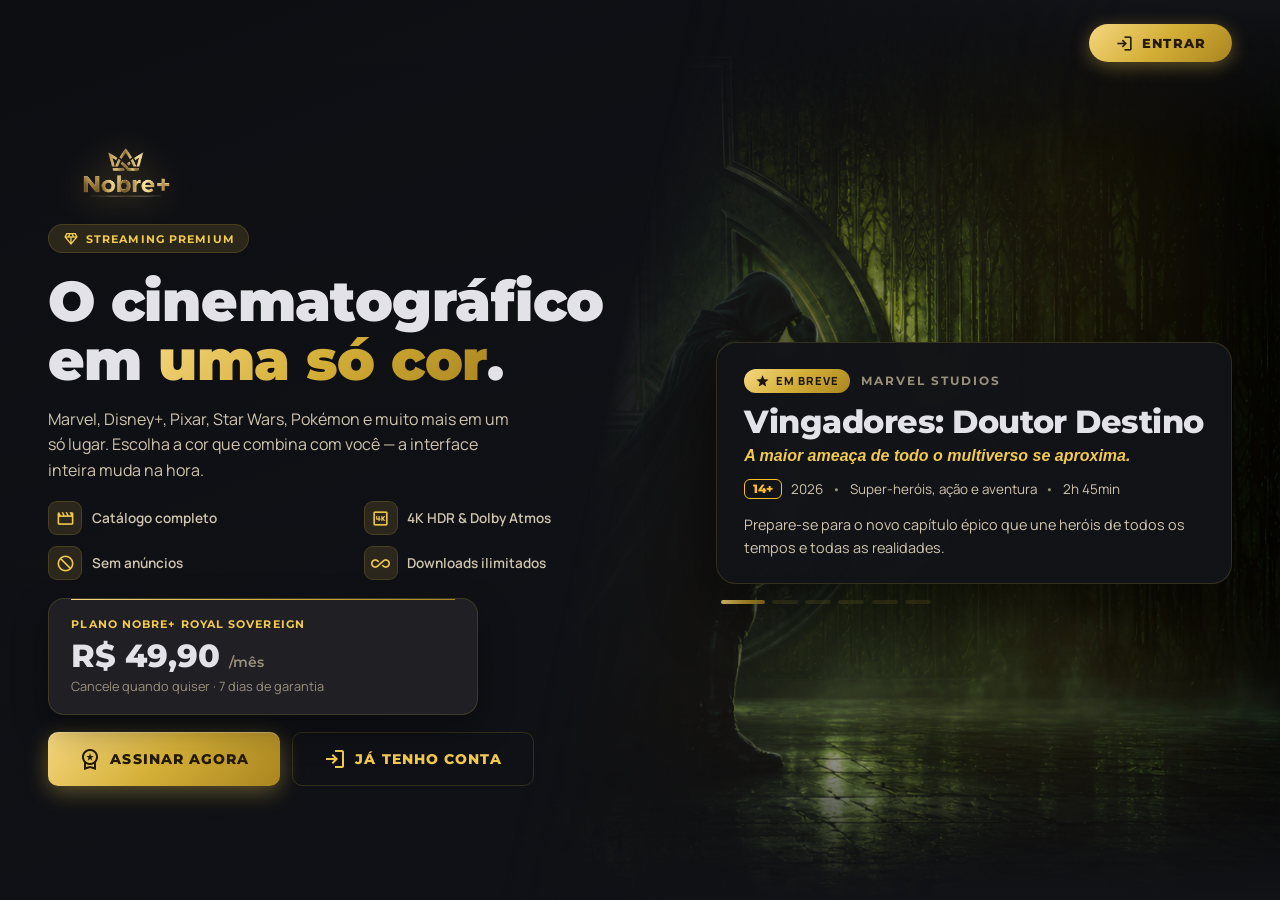
==== commit 21c31dfc: "Add files via upload" ====
--- a/configuracoes-conta.html
+++ b/configuracoes-conta.html
@@ -1,4 +1,4 @@
-<!DOCTYPE html>
+﻿<!DOCTYPE html>
 <html lang="pt-BR">
 <head>
     <meta charset="UTF-8">
@@ -8,7 +8,7 @@
     <link rel="preconnect" href="https://fonts.gstatic.com" crossorigin>
     <link href="https://fonts.googleapis.com/css2?family=Manrope:wght@300;400;500;600;700;800&family=Montserrat:wght@400;500;600;700;800;900&display=swap" rel="stylesheet">
     <link href="https://fonts.googleapis.com/css2?family=Material+Symbols+Outlined:wght,FILL@100..700,0..1&display=swap" rel="stylesheet">
-    <link rel="stylesheet" href="style.css?v=4">
+    <link rel="stylesheet" href="style.css?v=5">
 </head>
 <body>
 
@@ -170,6 +170,51 @@
                                 Cancelar Plano
                             </button>
                         </div>
+                    </div>
+                </div>
+
+                <!-- Streaming Parceiros da Assinatura -->
+                <div class="settings-card" id="streaming-access">
+                    <div class="settings-card-header">
+                        <div class="header-left">
+                            <div class="header-icon"><span class="material-symbols-outlined">cable</span></div>
+                            <div>
+                                <h3>Acessos da Assinatura</h3>
+                                <p>Entre nas plataformas parceiras inclusas no seu plano diretamente pelo ícone da empresa.</p>
+                            </div>
+                        </div>
+                    </div>
+                    <div class="stream-access-grid">
+                        <a href="https://www.netflix.com" target="_blank" rel="noopener noreferrer" class="stream-access-card" title="Abrir Netflix">
+                            <div class="stream-logo stream-logo-netflix">
+                                <img src="images/netflix.png" alt="Netflix">
+                            </div>
+                            <div class="stream-text">
+                                <strong>Netflix</strong>
+                                <span>Filmes, séries e originais Netflix</span>
+                            </div>
+                            <span class="material-symbols-outlined">open_in_new</span>
+                        </a>
+                        <a href="https://www.disneyplus.com" target="_blank" rel="noopener noreferrer" class="stream-access-card" title="Abrir Disney+">
+                            <div class="stream-logo stream-logo-disney">
+                                <img src="images/disneyplus.png" alt="Disney+">
+                            </div>
+                            <div class="stream-text">
+                                <strong>Disney+</strong>
+                                <span>Disney, Pixar, Marvel e Star Wars</span>
+                            </div>
+                            <span class="material-symbols-outlined">open_in_new</span>
+                        </a>
+                        <a href="https://www.max.com" target="_blank" rel="noopener noreferrer" class="stream-access-card" title="Abrir HBO Max">
+                            <div class="stream-logo stream-logo-max">
+                                <img src="images/hbo-max.webp" alt="HBO Max">
+                            </div>
+                            <div class="stream-text">
+                                <strong>HBO Max</strong>
+                                <span>HBO, Warner Bros e Max Originals</span>
+                            </div>
+                            <span class="material-symbols-outlined">open_in_new</span>
+                        </a>
                     </div>
                 </div>
 
@@ -345,15 +390,15 @@
         </div>
     </footer>
 
-    <script src="theme.js"></script>
-    <script src="movies-data.js"></script>
-    <script src="database.js"></script>
-    <script src="script.js"></script>
+    <script src="theme.js?v=5"></script>
+    <script src="movies-data.js?v=10"></script>
+    <script src="database.js?v=5"></script>
+    <script src="script.js?v=5"></script>
     <script>
         document.querySelectorAll('.settings-logout-btn').forEach(btn => {
             btn.addEventListener('click', () => {
                 if (confirm('Deseja sair da conta Nobre+?')) {
-                    localStorage.removeItem('nobre_user');
+                    DB.logout();
                     window.location.href = 'login.html';
                 }
             });
--- a/style.css
+++ b/style.css
@@ -35,6 +35,10 @@
     --accent: #d4af37;
     --accent-contrast: #241a00;
     --radius: 8px;
+
+    /* Mensagens (redefinidos por theme.js em cada modo) */
+    --color-error: #ff6b6b;
+    --color-success: #2fbf71;
 
     /* Sistema Tipográfico */
     --font-headline: 'Montserrat', -apple-system, BlinkMacSystemFont, 'Segoe UI', Roboto, sans-serif;
@@ -91,7 +95,6 @@
 .section-title,
 .detail-title,
 .modal-title,
-.login-logo,
 .logo,
 .search-header h2,
 .row-header h2,
@@ -109,12 +112,9 @@
 .badge,
 .tag,
 label,
-.login-form-group label,
 .detail-badge-tag,
 .filter-chip,
 .user-name,
-.login-submit-btn,
-.login-switch-btn,
 .hero-btn-details,
 .carousel-btn,
 .back-home-btn,
@@ -138,7 +138,6 @@
 .detail-overview,
 .detail-synopsis,
 .pokemon-subtitle,
-.login-subtitle,
 .search-input {
     font-family: var(--font-body);
 }
@@ -262,7 +261,7 @@
     opacity: 1;
 }
 
-/* MENU MOBILE (HAMBÃšRGUER) */
+/* MENU MOBILE (HAMBÚRGUER) */
 .mobile-menu {
     position: fixed;
     top: 0;
@@ -343,7 +342,7 @@
     color: var(--gold);
 }
 
-/* TAB BAR (CÃPSULA PILL) */
+/* TAB BAR (CÁPSULA PILL) */
 .tab-bar {
     display: flex;
     justify-content: center;
@@ -499,7 +498,7 @@
     pointer-events: none;
 }
 
-/* OVERLAY CONTEÃšDO DO HERO SLIDE */
+/* OVERLAY CONTEÚDO DO HERO SLIDE */
 .slide-content {
     position: absolute;
     bottom: 3.5rem;
@@ -615,7 +614,7 @@
     box-shadow: 0 6px 24px rgba(212, 175, 55, 0.4);
 }
 
-/* BOTÃ•ES DE NAVEGAÃ‡ÃƒO DO CARROSSEL (< e >) */
+/* BOTÕES DE NAVEGAÇÃO DO CARROSSEL (< e >) */
 .carousel-nav-arrow {
     position: absolute;
     top: 50%;
@@ -821,7 +820,7 @@
 .movie-row::-webkit-scrollbar { display: none; }
 .movie-row { scrollbar-width: none; -ms-overflow-style: none; }
 
-/* BOTÃ•ES DE SCROLL LATERAL (CHEVRONS) */
+/* BOTÕES DE SCROLL LATERAL (CHEVRONS) */
 .row-nav-btn {
     position: absolute;
     top: calc(50% - 0.5rem);
@@ -896,7 +895,7 @@
     transition: opacity 0.4s ease;
 }
 
-/* CONTAINER DE VÃDEO / TRAILER */
+/* CONTAINER DE VÍDEO / TRAILER */
 .video-container {
     position: absolute;
     top: 0;
@@ -919,11 +918,11 @@
     width: 100%;
     height: 100%;
     border: none;
-    transform: scale(1.4); /* Esconde os botÃµes e barras do player do YouTube */
+    transform: scale(1.4); /* Esconde os botões e barras do player do YouTube */
     pointer-events: none;
 }
 
-/* INFORMAÃ‡Ã•ES E BADGES */
+/* INFORMAÇÕES E BADGES */
 .card-overlay {
     position: absolute;
     bottom: 0;
@@ -1111,7 +1110,7 @@
 }
 
 /* ==========================================
-   BOTÃƒO DE LOGOUT NA NAVBAR
+   BOTÃO DE LOGOUT NA NAVBAR
    ========================================== */
 .nav-logout-btn {
     background: transparent;
@@ -1133,251 +1132,1014 @@
 }
 
 /* ==========================================
-   PÃGINA DE LOGIN / CADASTRO
+   LP / LANDING CINEMÁTICA
    ========================================== */
-.login-body {
+.lp-body {
+    min-height: 100vh;
+    display: flex;
+    flex-direction: column;
     background: var(--bg-dark);
-    min-height: 100vh;
+    overflow-x: hidden;
+    font-family: var(--font-body);
+    --lp-col: 620px;
+    --lp-pad: 3rem;
+}
+
+/* Troca de cor de destaque sem reload, com transição suave.
+   :where() mantém a especificidade em 0 para não sobrescrever
+   as transitions específicas de cada componente. */
+.lp-body :where(*, *::before, *::after) {
+    transition: background-color 0.45s ease,
+                border-color 0.45s ease,
+                color 0.45s ease,
+                box-shadow 0.45s ease;
+}
+
+.lp-cta-primary,
+.lp-cta-ghost,
+.lp-entrar-btn,
+.lp-account-trigger,
+.lp-auth-close,
+.lp-submit-btn {
+    transition: background-color 0.45s ease,
+                border-color 0.45s ease,
+                color 0.45s ease,
+                box-shadow 0.45s ease,
+                transform 0.25s ease,
+                filter 0.25s ease;
+}
+
+/* ---------- TOPO ---------- */
+.lp-topbar {
+    position: relative;
+    z-index: 20;
+    display: flex;
+    justify-content: flex-end;
+    align-items: center;
+    gap: 0.75rem;
+    padding: 1.5rem 3rem;
+}
+
+.lp-entrar-btn {
+    display: inline-flex;
+    align-items: center;
+    gap: 0.5rem;
+    padding: 0.6rem 1.6rem;
+    background: var(--gold-gradient);
+    color: var(--accent-contrast);
+    border: none;
+    border-radius: 999px;
+    font-family: var(--font-label);
+    font-size: 0.8rem;
+    font-weight: 800;
+    letter-spacing: 0.1em;
+    text-transform: uppercase;
+    cursor: pointer;
+    box-shadow: 0 4px 18px var(--gold-glow);
+}
+
+.lp-entrar-btn:hover {
+    filter: brightness(1.1);
+    transform: translateY(-1px);
+    box-shadow: 0 6px 24px var(--gold-glow);
+}
+
+.lp-entrar-btn .material-symbols-outlined {
+    font-size: 19px;
+}
+
+/* ---------- DIVISÃO ---------- */
+.lp-split {
+    position: relative;
+    z-index: 1;
+    flex: 1;
+    display: flex;
+    align-items: center;
+    justify-content: space-between;
+    gap: 3rem;
+    padding: 0 var(--lp-pad) 3.5rem;
+}
+
+/* ---------- COLUNA ESQUERDA ---------- */
+.lp-col-left {
+    display: flex;
+    flex-direction: column;
+    align-items: flex-start;
+    gap: 1.1rem;
+    width: 100%;
+    max-width: var(--lp-col);
+}
+
+.lp-logo {
+    height: 62px;
+    width: auto;
+    object-fit: contain;
+    filter: drop-shadow(0 4px 18px var(--gold-glow));
+}
+
+.lp-badge {
+    display: inline-flex;
+    align-items: center;
+    gap: 0.45rem;
+    background: var(--gold-glow-subtle);
+    border: 1px solid var(--border-subtle);
+    color: var(--gold);
+    font-family: var(--font-label);
+    font-size: 0.7rem;
+    font-weight: 700;
+    text-transform: uppercase;
+    letter-spacing: 0.1em;
+    padding: 0.35rem 0.85rem;
+    border-radius: 999px;
+}
+
+.lp-badge .material-symbols-outlined {
+    font-size: 16px;
+}
+
+.lp-headline {
+    font-family: var(--font-headline);
+    font-size: clamp(2.3rem, 4.4vw, 3.9rem);
+    font-weight: 900;
+    line-height: 1.05;
+    letter-spacing: -0.01em;
+    color: var(--text-light);
+    margin: 0;
+}
+
+.lp-headline em {
+    font-style: normal;
+    background: var(--gold-gradient);
+    -webkit-background-clip: text;
+    background-clip: text;
+    -webkit-text-fill-color: transparent;
+    color: var(--gold);
+}
+
+.lp-sub {
+    font-size: 1rem;
+    line-height: 1.6;
+    color: var(--text-muted);
+    max-width: 48ch;
+    margin: 0;
+}
+
+.lp-features {
+    list-style: none;
+    padding: 0;
+    margin: 0;
+    display: grid;
+    grid-template-columns: repeat(2, minmax(0, 1fr));
+    gap: 0.7rem;
+    width: 100%;
+}
+
+.lp-feature {
+    display: flex;
+    align-items: center;
+    gap: 0.6rem;
+    font-size: 0.85rem;
+    font-weight: 600;
+    color: var(--text-muted);
+}
+
+.lp-feature .material-symbols-outlined {
+    flex: 0 0 34px;
+    width: 34px;
+    height: 34px;
     display: flex;
     align-items: center;
     justify-content: center;
-    overflow: hidden;
-}
-
-.login-wrapper {
-    position: relative;
-    width: 100%;
-    min-height: 100vh;
-    display: flex;
-    align-items: center;
-    justify-content: center;
-    padding: 2rem;
-}
-
-.login-backdrop {
-    position: fixed;
-    top: 0;
-    left: 0;
-    width: 100%;
-    height: 100%;
-    background:
-        radial-gradient(circle at 50% -15%, rgba(212, 175, 55, 0.16) 0%, transparent 55%),
-        radial-gradient(circle at 10% 85%, rgba(35, 27, 10, 0.45) 0%, transparent 50%),
-        radial-gradient(circle at 90% 90%, rgba(26, 22, 12, 0.4) 0%, transparent 50%);
-    z-index: 0;
-    pointer-events: none;
-}
-
-.login-card {
-    position: relative;
-    z-index: 1;
-    width: 100%;
-    max-width: 460px;
-    background: rgba(20, 21, 27, 0.95);
-    backdrop-filter: blur(20px);
-    -webkit-backdrop-filter: blur(20px);
+    border-radius: 9px;
+    background: var(--gold-glow-subtle);
+    border: 1px solid var(--border-subtle);
+    color: var(--gold);
+    font-size: 19px;
+}
+
+.lp-plan {
+    position: relative;
+    width: 100%;
+    max-width: 430px;
+    background: var(--bg-card);
     border: 1px solid var(--border-subtle);
     border-radius: 16px;
-    padding: 2.75rem 2.5rem;
-    box-shadow: 0 20px 50px rgba(0, 0, 0, 0.8), 0 0 45px rgba(212, 175, 55, 0.12);
-    transition: border-color 0.3s ease;
-}
-
-.login-card:hover {
-    border-color: rgba(212, 175, 55, 0.4);
-}
-
-.login-header {
+    padding: 1.15rem 1.4rem;
+    box-shadow: 0 14px 34px rgba(0, 0, 0, 0.35);
+}
+
+.lp-plan::before {
+    content: '';
+    position: absolute;
+    top: 0;
+    left: 1.4rem;
+    right: 1.4rem;
+    height: 1px;
+    background: var(--gold-gradient);
+}
+
+.lp-plan-badge {
+    display: block;
+    font-family: var(--font-label);
+    font-size: 0.68rem;
+    font-weight: 700;
+    text-transform: uppercase;
+    letter-spacing: 0.1em;
+    color: var(--gold);
+}
+
+.lp-plan-price {
+    font-family: var(--font-headline);
+    font-size: 2rem;
+    font-weight: 800;
+    color: var(--text-light);
+    margin-top: 0.3rem;
+}
+
+.lp-plan-price small {
+    font-size: 0.85rem;
+    font-weight: 600;
+    color: var(--text-subtle);
+}
+
+.lp-plan-note {
+    font-size: 0.8rem;
+    color: var(--text-subtle);
+    margin-top: 0.15rem;
+}
+
+.lp-cta-row {
+    display: flex;
+    flex-wrap: wrap;
+    gap: 0.75rem;
+}
+
+.lp-cta-primary,
+.lp-cta-ghost {
+    display: inline-flex;
+    align-items: center;
+    justify-content: center;
+    gap: 0.5rem;
+    padding: 0.85rem 1.9rem;
+    border-radius: 10px;
+    font-family: var(--font-label);
+    font-size: 0.85rem;
+    font-weight: 800;
+    letter-spacing: 0.08em;
+    text-transform: uppercase;
+    text-decoration: none;
+    cursor: pointer;
+}
+
+.lp-cta-primary {
+    background: var(--gold-gradient);
+    color: var(--accent-contrast);
+    border: none;
+    box-shadow: 0 6px 22px var(--gold-glow), inset 0 1px 0 rgba(255, 255, 255, 0.3);
+}
+
+.lp-cta-primary:hover {
+    filter: brightness(1.1);
+    transform: translateY(-2px);
+    box-shadow: 0 10px 30px var(--gold-glow);
+}
+
+.lp-cta-ghost {
+    background: transparent;
+    color: var(--gold);
+    border: 1px solid var(--border-subtle);
+}
+
+.lp-cta-ghost:hover {
+    border-color: var(--gold);
+    background: var(--gold-glow-subtle);
+    transform: translateY(-2px);
+}
+
+/* ---------- FUNDO: FILME EM DESTAQUE ---------- */
+.lp-bg {
+    position: fixed;
+    inset: 0;
+    z-index: 0;
+    overflow: hidden;
+    pointer-events: none;
+    background: var(--bg-dark);
+    /* A imagem só aparece depois da coluna de login. A máscara acompanha a
+       largura real da coluna (px) em vez de um %, para não invadir o texto
+       entre 1081px e 1600px de largura. */
+    -webkit-mask-image: linear-gradient(102deg, transparent calc(var(--lp-pad) + var(--lp-col) + 8px), #000 calc(var(--lp-pad) + var(--lp-col) + 440px));
+    mask-image: linear-gradient(102deg, transparent calc(var(--lp-pad) + var(--lp-col) + 8px), #000 calc(var(--lp-pad) + var(--lp-col) + 440px));
+}
+
+/* Duas camadas alternadas para o cross-fade entre filmes */
+.lp-bg-layer {
+    position: absolute;
+    inset: 0;
+    background-size: cover;
+    background-position: 78% 50%;
+    opacity: 0;
+    transform: scale(1.06);
+    transition: opacity 1.1s ease, transform 7s linear;
+    will-change: opacity, transform;
+}
+
+.lp-bg-layer.on {
+    opacity: 1;
+    transform: scale(1);
+}
+
+@keyframes lpGlow {
+    0%, 100% { opacity: 0.24; transform: scale(1); }
+    50% { opacity: 0.5; transform: scale(1.12); }
+}
+
+.lp-bg-glow {
+    position: absolute;
+    top: 8%;
+    right: 6%;
+    width: 62%;
+    height: 84%;
+    background: var(--gold-glow);
+    filter: blur(90px);
+    opacity: 0.3;
+    animation: lpGlow 7s ease-in-out infinite;
+}
+
+/* Escurece as bordas para o texto ficar legivel. A arte precisa ficar
+   visivel no miolo, entao nao ha escurecimento radial sobre ela: quem
+   garante o contraste do destaque e o proprio fundo de vidro do cartao. */
+.lp-bg-scrim {
+    position: absolute;
+    inset: 0;
+    background:
+        linear-gradient(to right, var(--bg-dark) 0%, transparent 38%),
+        linear-gradient(to bottom, var(--bg-dark) 0%, transparent 17%),
+        linear-gradient(to top, var(--bg-dark) 0%, transparent 20%);
+}
+
+/* ---------- DESTAQUE ---------- */
+.lp-featured {
+    position: relative;
+    z-index: 2;
+    width: min(48%, 580px);
+    margin-left: auto;
+    padding: 1.5rem 0 0.5rem;
+}
+
+.lp-featured-inner {
+    position: relative;
+    padding: 1.6rem 1.7rem 1.5rem;
+    border-radius: 20px;
+    border: 1px solid var(--border-subtle);
+    /* Quase opaco: garante leitura sobre qualquer arte sem depender do
+       backdrop-filter (que nao e confiavel em renderizacao por software). */
+    background:
+        linear-gradient(155deg,
+            color-mix(in srgb, var(--gold-glow-subtle) 0%, transparent 100%),
+            color-mix(in srgb, var(--gold-glow-subtle) 0%, transparent 100%)),
+        linear-gradient(155deg,
+            color-mix(in srgb, var(--bg-dark) 97%, transparent) 0%,
+            color-mix(in srgb, var(--bg-dark) 98%, transparent) 100%);
+    backdrop-filter: blur(16px) saturate(1.1);
+    -webkit-backdrop-filter: blur(16px) saturate(1.1);
+    box-shadow: 0 26px 60px rgba(0, 0, 0, 0.55);
+}
+
+.lp-featured-top {
+    display: flex;
+    align-items: center;
+    gap: 0.7rem;
+    flex-wrap: wrap;
+    margin-bottom: 0.7rem;
+}
+
+.lp-featured-badge {
+    display: inline-flex;
+    align-items: center;
+    gap: 0.35rem;
+    padding: 0.28rem 0.7rem;
+    border-radius: 999px;
+    background: var(--gold-gradient);
+    color: #1c1608;
+    font-family: var(--font-label);
+    font-size: 0.7rem;
+    font-weight: 800;
+    letter-spacing: 0.09em;
+    text-transform: uppercase;
+}
+
+.lp-featured-badge .material-symbols-outlined {
+    font-size: 15px;
+    font-variation-settings: 'FILL' 1;
+}
+
+.lp-featured-brand {
+    font-family: var(--font-label);
+    font-size: 0.78rem;
+    font-weight: 700;
+    letter-spacing: 0.16em;
+    text-transform: uppercase;
+    color: var(--text-subtle);
+}
+
+.lp-featured-title {
+    font-family: var(--font-headline);
+    font-size: clamp(1.7rem, 2.5vw, 2.35rem);
+    font-weight: 800;
+    line-height: 1.12;
+    letter-spacing: -0.015em;
+    color: var(--text-light);
+    text-wrap: balance;
+}
+
+.lp-featured-tagline {
+    margin-top: 0.45rem;
+    font-family: var(--font-label);
+    font-size: 1rem;
+    font-weight: 600;
+    font-style: italic;
+    color: var(--gold);
+}
+
+.lp-featured-meta {
+    display: flex;
+    align-items: center;
+    gap: 0.55rem;
+    flex-wrap: wrap;
+    margin-top: 0.85rem;
+    font-size: 0.84rem;
+    color: var(--text-muted);
+}
+
+.lp-featured-age {
+    padding: 0.12rem 0.5rem;
+    border-radius: 6px;
+    border: 1px solid currentColor;
+    font-family: var(--font-label);
+    font-size: 0.76rem;
+    font-weight: 800;
+}
+
+.lp-featured-age.l    { color: #34d399; }
+.lp-featured-age.r12  { color: #38bdf8; }
+.lp-featured-age.r14  { color: #fbbf24; }
+.lp-featured-age.r16  { color: #fb7185; }
+.lp-featured-age.r18  { color: #fb7185; }
+
+.lp-featured-dot-sep {
+    color: var(--text-subtle);
+}
+
+.lp-featured-desc {
+    margin-top: 0.85rem;
+    font-size: 0.9rem;
+    line-height: 1.6;
+    color: var(--text-muted);
+}
+
+/* Troca de slide: o conteúdo faz um fade curto */
+.lp-featured-inner.swap {
+    animation: lpFeatSwap 0.55s ease;
+}
+
+@keyframes lpFeatSwap {
+    0%   { opacity: 0; transform: translateY(10px); }
+    100% { opacity: 1; transform: translateY(0); }
+}
+
+.lp-featured-dots {
+    display: flex;
+    align-items: center;
+    gap: 0.45rem;
+    margin-top: 1rem;
+    padding-left: 0.3rem;
+}
+
+.lp-featured-dots button {
+    width: 26px;
+    height: 4px;
+    padding: 0;
+    border: none;
+    border-radius: 999px;
+    background: var(--border-subtle);
+    cursor: pointer;
+    transition: background-color 0.35s ease, width 0.35s ease;
+}
+
+.lp-featured-dots button:hover {
+    background: var(--gold-dark);
+}
+
+.lp-featured-dots button.active {
+    width: 44px;
+    background: var(--gold-gradient);
+}
+
+/* ---------- MENU DE CONTA ---------- */
+.lp-account {
+    position: relative;
+}
+
+.lp-account-trigger {
+    display: flex;
+    align-items: center;
+    gap: 0.55rem;
+    background: var(--surface-glass);
+    border: 1px solid var(--border-subtle);
+    border-radius: 999px;
+    padding: 0.35rem 0.85rem 0.35rem 0.35rem;
+    color: var(--text-light);
+    font-family: var(--font-label);
+    font-size: 0.82rem;
+    font-weight: 700;
+    cursor: pointer;
+    backdrop-filter: blur(12px);
+    -webkit-backdrop-filter: blur(12px);
+}
+
+.lp-account-trigger:hover {
+    border-color: var(--gold);
+    box-shadow: 0 0 18px var(--gold-glow-subtle);
+}
+
+.lp-account-avatar {
+    width: 30px;
+    height: 30px;
+    border-radius: 50%;
+    object-fit: cover;
+    background: var(--bg-elevated);
+    border: 1px solid var(--border-subtle);
+}
+
+.lp-account-trigger .material-symbols-outlined {
+    font-size: 20px;
+    color: var(--text-subtle);
+}
+
+.lp-dropdown {
+    position: absolute;
+    top: calc(100% + 0.5rem);
+    right: 0;
+    min-width: 236px;
+    background: var(--bg-card);
+    border: 1px solid var(--border-subtle);
+    border-radius: 14px;
+    padding: 0.45rem;
+    box-shadow: 0 20px 45px rgba(0, 0, 0, 0.6);
+    display: none;
+    z-index: 40;
+}
+
+.lp-dropdown.open {
+    display: block;
+    animation: tabFadeIn 0.2s ease;
+}
+
+.lp-dropdown-head {
+    padding: 0.55rem 0.7rem 0.6rem;
+    border-bottom: 1px solid var(--border-subtle);
+    margin-bottom: 0.35rem;
+}
+
+.lp-dropdown-head strong {
+    display: block;
+    font-family: var(--font-label);
+    font-size: 0.88rem;
+    color: var(--text-light);
+    overflow: hidden;
+    text-overflow: ellipsis;
+    white-space: nowrap;
+}
+
+.lp-dropdown-head span {
+    display: block;
+    font-size: 0.74rem;
+    color: var(--text-subtle);
+    overflow: hidden;
+    text-overflow: ellipsis;
+    white-space: nowrap;
+}
+
+.lp-dropdown-sep {
+    height: 1px;
+    background: var(--border-subtle);
+    margin: 0.35rem 0.2rem;
+}
+
+.lp-dropdown a,
+.lp-dropdown button {
+    display: flex;
+    align-items: center;
+    gap: 0.6rem;
+    width: 100%;
+    padding: 0.6rem 0.7rem;
+    background: none;
+    border: none;
+    border-radius: 9px;
+    color: var(--text-muted);
+    font-family: var(--font-body);
+    font-size: 0.88rem;
+    font-weight: 600;
+    text-decoration: none;
+    text-align: left;
+    cursor: pointer;
+}
+
+.lp-dropdown a:hover,
+.lp-dropdown button:hover {
+    background: var(--bg-elevated);
+    color: var(--text-light);
+}
+
+.lp-dropdown .material-symbols-outlined {
+    font-size: 19px;
+    color: var(--text-subtle);
+}
+
+.lp-dropdown .lp-logout {
+    color: var(--color-error);
+}
+
+.lp-dropdown .lp-logout:hover {
+    background: var(--bg-elevated);
+    color: var(--color-error);
+}
+
+.lp-dropdown .lp-logout .material-symbols-outlined {
+    color: var(--color-error);
+}
+
+/* ==========================================
+   LP / MODAL DE AUTENTICAÇÃO
+   ========================================== */
+.lp-auth-overlay {
+    position: fixed;
+    inset: 0;
+    z-index: 3000;
+    display: none;
+    align-items: center;
+    justify-content: center;
+    padding: 1.5rem;
+    background: var(--surface-glass);
+    backdrop-filter: blur(14px);
+    -webkit-backdrop-filter: blur(14px);
+    overflow-y: auto;
+}
+
+.lp-auth-overlay.active {
+    display: flex;
+    animation: modalFadeIn 0.25s ease;
+}
+
+.lp-auth-modal {
+    position: relative;
+    width: 100%;
+    max-width: 440px;
+    background: var(--bg-card);
+    border: 1px solid var(--border-subtle);
+    border-radius: 18px;
+    padding: 2.25rem 2.25rem 1.75rem;
+    box-shadow: 0 30px 70px rgba(0, 0, 0, 0.7), 0 0 50px var(--gold-glow-subtle);
+    animation: tabFadeIn 0.3s ease;
+}
+
+.lp-auth-close {
+    position: absolute;
+    top: 0.9rem;
+    right: 0.9rem;
+    width: 36px;
+    height: 36px;
+    border-radius: 50%;
+    background: var(--bg-elevated);
+    border: 1px solid var(--border-subtle);
+    color: var(--text-subtle);
+    display: flex;
+    align-items: center;
+    justify-content: center;
+    cursor: pointer;
+}
+
+.lp-auth-close:hover {
+    color: var(--gold);
+    border-color: var(--gold);
+}
+
+.lp-auth-close .material-symbols-outlined {
+    font-size: 20px;
+}
+
+.lp-auth-head {
     text-align: center;
-    margin-bottom: 2rem;
-}
-
-.login-logo {
-    font-family: var(--font-headline);
-    font-size: 2.8rem;
-    font-weight: 900;
-    letter-spacing: 2px;
-    background: linear-gradient(135deg, var(--color-secondary) 0%, var(--color-primary) 50%, var(--color-tertiary) 100%);
-    -webkit-background-clip: text;
-    -webkit-text-fill-color: transparent;
-    text-shadow: 0 0 24px rgba(212, 175, 55, 0.35);
-}
-
-.login-plus {
-    color: var(--color-secondary);
-}
-
-.login-subtitle {
-    font-size: 0.95rem;
-    color: rgba(255, 255, 255, 0.6);
-    margin-top: 0.4rem;
-    font-weight: 500;
-}
-
-.login-form {
+    margin-bottom: 1.5rem;
+}
+
+.lp-auth-head img {
+    height: 52px;
+    width: auto;
+    object-fit: contain;
+    filter: drop-shadow(0 4px 16px var(--gold-glow));
+}
+
+.lp-auth-head p {
+    margin: 0.5rem 0 0;
+    font-size: 0.9rem;
+    color: var(--text-muted);
+}
+
+.lp-auth-tabs {
+    display: grid;
+    grid-template-columns: 1fr 1fr;
+    gap: 0.25rem;
+    padding: 0.3rem;
+    background: var(--bg-canvas);
+    border: 1px solid var(--border-subtle);
+    border-radius: 12px;
+    margin-bottom: 1.75rem;
+}
+
+.lp-auth-tab {
+    padding: 0.6rem 0.5rem;
+    border: none;
+    border-radius: 9px;
+    background: transparent;
+    color: var(--text-subtle);
+    font-family: var(--font-label);
+    font-size: 0.82rem;
+    font-weight: 700;
+    letter-spacing: 0.04em;
+    text-transform: uppercase;
+    cursor: pointer;
+}
+
+.lp-auth-tab:hover {
+    color: var(--text-light);
+}
+
+.lp-auth-tab.active {
+    background: var(--gold-gradient);
+    color: var(--accent-contrast);
+    box-shadow: 0 2px 12px var(--gold-glow);
+}
+
+.lp-form {
     display: none;
 }
 
-.login-form.active {
+.lp-form.active {
     display: block;
     animation: tabFadeIn 0.3s ease;
 }
 
-.login-form-group {
-    margin-bottom: 1.2rem;
-}
-
-.login-form-group label {
+.lp-form-group {
+    margin-bottom: 1.1rem;
+}
+
+.lp-form-group label {
     display: block;
-    font-size: 0.8rem;
+    font-family: var(--font-label);
+    font-size: 0.72rem;
     font-weight: 700;
-    color: rgba(255, 255, 255, 0.7);
+    color: var(--text-muted);
     margin-bottom: 0.4rem;
-    letter-spacing: 0.5px;
+    letter-spacing: 0.08em;
     text-transform: uppercase;
 }
 
-.login-input-wrap {
+.lp-input-wrap {
     position: relative;
     display: flex;
     align-items: center;
     background: var(--bg-canvas);
-    border: 1px solid rgba(56, 51, 37, 0.7);
-    border-radius: 8px;
+    border: 1px solid var(--border-subtle);
+    border-radius: 10px;
     padding: 0 1rem;
-    transition: all 0.25s ease;
-}
-
-.login-input-wrap:focus-within {
-    border-color: var(--gold-dark);
-    background: rgba(212, 175, 55, 0.06);
-    box-shadow: 0 0 0 1px var(--gold-dark), 0 0 12px var(--gold-glow-subtle);
-}
-
-.login-input-wrap i {
-    color: rgba(255, 255, 255, 0.4);
-    font-size: 0.95rem;
+    transition: background-color 0.45s ease, border-color 0.45s ease, box-shadow 0.45s ease;
+}
+
+.lp-input-wrap:focus-within {
+    border-color: var(--border-focus);
+    background: var(--gold-glow-subtle);
+    box-shadow: 0 0 0 3px var(--gold-glow-subtle);
+}
+
+.lp-input-wrap .material-symbols-outlined {
+    flex: 0 0 auto;
+    font-size: 20px;
+    color: var(--text-subtle);
     margin-right: 0.75rem;
-}
-
-.login-input-wrap input {
+    transition: color 0.25s ease;
+}
+
+.lp-input-wrap:focus-within .material-symbols-outlined {
+    color: var(--gold);
+}
+
+.lp-input-wrap input {
     flex: 1;
+    min-width: 0;
     background: transparent;
     border: none;
     outline: none;
-    color: #f9f9f9;
+    color: var(--text-light);
+    font-family: var(--font-body);
     font-size: 0.95rem;
     padding: 0.85rem 0;
     font-weight: 500;
 }
 
-.login-input-wrap input::placeholder {
-    color: rgba(255, 255, 255, 0.3);
-}
-
-.toggle-password {
+.lp-input-wrap input::placeholder {
+    color: var(--text-subtle);
+}
+
+.lp-toggle-password {
     background: none;
     border: none;
-    color: rgba(255, 255, 255, 0.4);
+    color: var(--text-subtle);
     cursor: pointer;
     padding: 0.3rem;
-    font-size: 0.9rem;
+    display: flex;
+    align-items: center;
     transition: color 0.2s ease;
 }
 
-.toggle-password:hover {
-    color: rgba(255, 255, 255, 0.8);
-}
-
-.login-error {
-    color: #ff4444;
+.lp-toggle-password:hover {
+    color: var(--gold);
+}
+
+.lp-toggle-password .material-symbols-outlined {
+    font-size: 20px;
+}
+
+.lp-form-msg {
     font-size: 0.85rem;
     font-weight: 600;
     min-height: 1.2rem;
-    margin-bottom: 0.5rem;
+    margin-bottom: 0.6rem;
     text-align: center;
 }
 
-.login-success {
-    color: #00cc66;
-    font-size: 0.85rem;
-    font-weight: 600;
-    min-height: 1.2rem;
-    margin-bottom: 0.5rem;
-    text-align: center;
-}
-
-.login-submit-btn {
+.lp-form-error {
+    color: var(--color-error);
+}
+
+.lp-form-success {
+    color: var(--color-success);
+}
+
+.lp-submit-btn {
     width: 100%;
     padding: 0.9rem;
     background: var(--gold-gradient);
     border: none;
-    border-radius: 8px;
+    border-radius: 10px;
     color: var(--accent-contrast);
+    font-family: var(--font-label);
     font-size: 0.9rem;
     font-weight: 800;
     letter-spacing: 0.08em;
+    text-transform: uppercase;
     cursor: pointer;
     display: flex;
     align-items: center;
     justify-content: center;
     gap: 0.6rem;
-    font-family: var(--font-label);
     box-shadow: 0 4px 20px var(--gold-glow), inset 0 1px 0 rgba(255, 255, 255, 0.3);
-    transition: all 0.25s ease;
-    margin-top: 0.5rem;
-}
-
-.login-submit-btn:hover {
+    margin-top: 0.4rem;
+}
+
+.lp-submit-btn:hover {
     filter: brightness(1.1);
     transform: translateY(-1px);
-    box-shadow: 0 6px 26px rgba(212, 175, 55, 0.45);
-}
-
-.login-submit-btn.register-btn {
-    background: var(--gold-gradient);
-}
-
-.login-submit-btn.register-btn:hover {
-    filter: brightness(1.1);
-    box-shadow: 0 6px 26px rgba(230, 198, 112, 0.55);
-}
-
-.login-switch-text {
+    box-shadow: 0 6px 26px var(--gold-glow);
+}
+
+.lp-submit-btn .material-symbols-outlined {
+    font-size: 20px;
+}
+
+.lp-form-foot {
     text-align: center;
-    color: rgba(255, 255, 255, 0.5);
-    font-size: 0.88rem;
-    margin-top: 1.2rem;
-}
-
-.login-switch-btn {
+    color: var(--text-subtle);
+    font-size: 0.82rem;
+    margin-top: 1.25rem;
+}
+
+.lp-form-foot button {
     background: none;
     border: none;
-    color: #d4af37;
+    color: var(--gold);
     font-weight: 700;
     cursor: pointer;
-    text-decoration: underline;
-    font-size: 0.88rem;
-    transition: color 0.2s ease;
-}
-
-.login-switch-btn:hover {
-    color: #f0d060;
-}
-
-@media (max-width: 600px) {
-    .login-card {
-        padding: 2rem 1.5rem;
-        border-radius: 14px;
+    font-size: 0.82rem;
+    font-family: var(--font-body);
+    padding: 0;
+}
+
+.lp-form-foot button:hover {
+    color: var(--gold-bright);
+}
+
+/* ---------- RESPONSIVO ---------- */
+@media (max-width: 1080px) {
+    .lp-split {
+        flex-direction: column;
+        align-items: stretch;
+        justify-content: center;
+        gap: 1.75rem;
+        padding: 0 2rem 3rem;
     }
-    .login-wrapper {
-        padding: 1rem;
-        align-items: flex-start;
-        justify-content: center;
-        padding-top: 6vh;
+
+    .lp-col-left {
+        max-width: 100%;
     }
-    .login-logo {
-        font-size: 2.3rem;
+
+    .lp-featured {
+        width: 100%;
+        max-width: 620px;
+        margin: 0 auto;
+        padding-top: 0.5rem;
+    }
+
+    /* No tablet o texto ocupa a largura toda: o fundo vira uma lavagem
+       discreta, ancorada na base, para não competir com o texto. */
+    .lp-bg {
+        opacity: 0.4;
+        -webkit-mask-image: linear-gradient(to top, #000 0%, rgba(0, 0, 0, 0) 58%);
+        mask-image: linear-gradient(to top, #000 0%, rgba(0, 0, 0, 0) 58%);
+    }
+
+    .lp-bg-glow {
+        top: 6%;
+        right: 0;
+        width: 78%;
+        height: 88%;
+    }
+}
+
+@media (max-width: 620px) {
+    .lp-topbar {
+        padding: 1rem 1.25rem;
+    }
+
+    .lp-split {
+        padding: 0 1.25rem 2.5rem;
+    }
+
+    .lp-headline {
+        font-size: 2.1rem;
+    }
+
+    .lp-features {
+        grid-template-columns: minmax(0, 1fr);
+    }
+
+    .lp-cta-row {
+        width: 100%;
+    }
+
+    .lp-cta-primary,
+    .lp-cta-ghost {
+        flex: 1 1 100%;
+    }
+
+    .lp-auth-modal {
+        padding: 1.75rem 1.25rem 1.25rem;
+    }
+
+    .lp-featured-inner {
+        padding: 1.25rem 1.15rem 1.15rem;
+    }
+
+    .lp-featured-title {
+        font-size: 1.45rem;
+    }
+
+    .lp-featured-desc {
+        font-size: 0.85rem;
+    }
+
+    .lp-bg-layer {
+        background-position: 62% 50%;
+    }
+}
+
+@media (prefers-reduced-motion: reduce) {
+    .lp-body :where(*, *::before, *::after) {
+        transition: none;
+    }
+
+    .lp-cta-primary,
+    .lp-cta-ghost,
+    .lp-entrar-btn,
+    .lp-account-trigger,
+    .lp-auth-close,
+    .lp-submit-btn {
+        transition: none;
+    }
+
+    .lp-bg-glow,
+    .lp-featured-inner.swap {
+        animation: none;
     }
 }
 
@@ -1511,7 +2273,7 @@
     background: rgba(255, 255, 255, 0.2);
 }
 
-/* HISTÃ“RICO DE BUSCA */
+/* HISTÓRICO DE BUSCA */
 .search-history {
     margin-bottom: 1.5rem;
 }
@@ -1821,21 +2583,6 @@
     filter: drop-shadow(0 4px 16px rgba(230, 198, 112, 0.6));
 }
 
-.login-brand-logo {
-    height: 64px;
-    width: auto;
-    max-width: 240px;
-    object-fit: contain;
-    margin: 0 auto 0.85rem auto;
-    display: block;
-    filter: drop-shadow(0 4px 18px rgba(212, 175, 55, 0.45));
-    transition: transform 0.25s ease;
-}
-
-.login-brand-logo:hover {
-    transform: scale(1.02);
-}
-
 .back-home-btn {
     display: inline-flex;
     align-items: center;
@@ -2195,7 +2942,7 @@
 }
 
 /* ==========================================
-   TOAST (AVISOS DA NAVEGAÃ‡ÃƒO)
+   TOAST (AVISOS DA NAVEGAÇÃO)
    ========================================== */
 .toast {
     position: fixed;
@@ -2224,7 +2971,7 @@
 }
 
 /* ==========================================
-   PÃGINA MARVEL (marvel.html)
+   PÁGINA MARVEL (marvel.html)
    ========================================== */
 .marvel-hero {
     position: relative;
@@ -2372,7 +3119,7 @@
 }
 
 /* ==========================================
-   PÃGINA POKÃ‰MON (pokemon.html)
+   PÁGINA POKÉMON (pokemon.html)
    ========================================== */
 .pokemon-hero {
     position: relative;
@@ -2393,6 +3140,7 @@
     height: 100%;
     overflow: hidden;
     z-index: 0;
+    background: url('images/banner-pokemon.jpg') center center / cover no-repeat;
 }
 
 .pokemon-hero-bg::after {
@@ -2469,6 +3217,9 @@
     background: linear-gradient(135deg, var(--gold-bright) 0%, var(--gold) 50%, var(--gold-dark) 100%);
     -webkit-background-clip: text;
     -webkit-text-fill-color: transparent;
+    border-top: 3px solid var(--gold);
+    border-bottom: 3px solid var(--gold);
+    padding: 0.2rem 0;
     display: inline-block;
 }
 
@@ -2522,8 +3273,8 @@
     display: block;
 }
 
-.pokemon-movie-card:hover {
-    transform: scale(1.06) translateY(-6px);
+.pokemon-movie-card:hover {
+    transform: scale(1.06) translateY(-6px);
     border-color: var(--gold);
     box-shadow: 0 20px 40px rgba(0, 0, 0, 0.8), 0 0 25px var(--gold-glow);
     z-index: 10;
@@ -2567,7 +3318,7 @@
 }
 
 /* ==========================================
-   PÃGINA DISNEY (disney.html)
+   PÁGINA DISNEY (disney.html)
    ========================================== */
 .disney-hero {
     position: relative;
@@ -2578,11 +3329,14 @@
     align-items: flex-end;
     overflow: hidden;
 }
-.disney-hero-bg {
-    position: absolute;
-    top: 0; left: 0;
-    width: 100%; height: 100%;
-    background: radial-gradient(ellipse at 50% 40%, rgba(212, 175, 55, 0.16) 0%, transparent 60%), linear-gradient(135deg, #0c0c0e 0%, #15150c 45%, #0c0c0e 100%);
+.disney-hero-bg {
+    position: absolute;
+    top: 0; left: 0;
+    width: 100%; height: 100%;
+    background:
+        radial-gradient(1000px 420px at 0% 0%, rgba(0, 113, 227, 0.32) 0%, transparent 55%),
+        radial-gradient(1000px 420px at 100% 100%, rgba(225, 29, 72, 0.24) 0%, transparent 55%),
+        linear-gradient(160deg, #0a1024 0%, #0d1330 45%, #160f26 100%);
     z-index: 0;
 }
 .disney-hero-bg::after {
@@ -2597,16 +3351,16 @@
     z-index: 2;
     padding: 3rem 4rem;
 }
-.disney-title {
-    font-size: 5rem;
-    font-weight: 900;
-    letter-spacing: 12px;
-    color: #0b0b0d;
-    text-shadow: 0 0 24px rgba(212, 175, 55, 0.35);
-    background: linear-gradient(135deg, var(--gold-bright) 0%, var(--gold) 50%, var(--gold-dark) 100%);
-    -webkit-background-clip: text;
-    -webkit-text-fill-color: transparent;
-    border-top: 3px solid var(--gold);
+.disney-title {
+    font-size: 5rem;
+    font-weight: 900;
+    letter-spacing: 12px;
+    color: #0b0b0d;
+    text-shadow: 0 0 24px rgba(212, 175, 55, 0.35);
+    background: linear-gradient(135deg, var(--gold-bright) 0%, var(--gold) 50%, var(--gold-dark) 100%);
+    -webkit-background-clip: text;
+    -webkit-text-fill-color: transparent;
+    border-top: 3px solid var(--gold);
     border-bottom: 3px solid var(--gold);
     padding: 0.2rem 0;
     display: inline-block;
@@ -2642,8 +3396,8 @@
     box-shadow: 0 10px 20px rgba(0, 0, 0, 0.5);
     transition: transform 0.35s cubic-bezier(0.25, 1, 0.5, 1), box-shadow 0.3s ease, border-color 0.3s ease;
 }
-.disney-movie-card:hover {
-    transform: scale(1.06) translateY(-6px);
+.disney-movie-card:hover {
+    transform: scale(1.06) translateY(-6px);
     border-color: var(--gold);
     box-shadow: 0 20px 40px rgba(0, 0, 0, 0.8), 0 0 25px var(--gold-glow);
     z-index: 10;
@@ -2672,7 +3426,7 @@
 }
 
 /* ==========================================
-   PÃGINA PIXAR (pixar.html)
+   PÁGINA PIXAR (pixar.html)
    ========================================== */
 .pixar-hero {
     position: relative;
@@ -2683,11 +3437,14 @@
     align-items: flex-end;
     overflow: hidden;
 }
-.pixar-hero-bg {
-    position: absolute;
-    top: 0; left: 0;
-    width: 100%; height: 100%;
-    background: radial-gradient(ellipse at 50% 40%, rgba(212, 175, 55, 0.16) 0%, transparent 60%), linear-gradient(135deg, #0c0c0e 0%, #15150c 45%, #0c0c0e 100%);
+.pixar-hero-bg {
+    position: absolute;
+    top: 0; left: 0;
+    width: 100%; height: 100%;
+    background:
+        radial-gradient(1000px 420px at 0% 0%, rgba(0, 113, 227, 0.32) 0%, transparent 55%),
+        radial-gradient(1000px 420px at 100% 100%, rgba(225, 29, 72, 0.24) 0%, transparent 55%),
+        linear-gradient(160deg, #0a1024 0%, #0d1330 45%, #160f26 100%);
     z-index: 0;
 }
 .pixar-hero-bg::after {
@@ -2702,16 +3459,16 @@
     z-index: 2;
     padding: 3rem 4rem;
 }
-.pixar-title {
-    font-size: 5rem;
-    font-weight: 900;
-    letter-spacing: 12px;
-    color: #0b0b0d;
-    text-shadow: 0 0 24px rgba(212, 175, 55, 0.35);
-    background: linear-gradient(135deg, var(--gold-bright) 0%, var(--gold) 50%, var(--gold-dark) 100%);
-    -webkit-background-clip: text;
-    -webkit-text-fill-color: transparent;
-    border-top: 3px solid var(--gold);
+.pixar-title {
+    font-size: 5rem;
+    font-weight: 900;
+    letter-spacing: 12px;
+    color: #0b0b0d;
+    text-shadow: 0 0 24px rgba(212, 175, 55, 0.35);
+    background: linear-gradient(135deg, var(--gold-bright) 0%, var(--gold) 50%, var(--gold-dark) 100%);
+    -webkit-background-clip: text;
+    -webkit-text-fill-color: transparent;
+    border-top: 3px solid var(--gold);
     border-bottom: 3px solid var(--gold);
     padding: 0.2rem 0;
     display: inline-block;
@@ -2747,8 +3504,8 @@
     box-shadow: 0 10px 20px rgba(0, 0, 0, 0.5);
     transition: transform 0.35s cubic-bezier(0.25, 1, 0.5, 1), box-shadow 0.3s ease, border-color 0.3s ease;
 }
-.pixar-movie-card:hover {
-    transform: scale(1.06) translateY(-6px);
+.pixar-movie-card:hover {
+    transform: scale(1.06) translateY(-6px);
     border-color: var(--gold);
     box-shadow: 0 20px 40px rgba(0, 0, 0, 0.8), 0 0 25px var(--gold-glow);
     z-index: 10;
@@ -2777,7 +3534,7 @@
 }
 
 /* ==========================================
-   PÃGINA MARVEL STUDIOS (marvel.html)
+   PÁGINA MARVEL STUDIOS (marvel.html)
    ========================================== */
 .marvel-page-body {
     background-color: #0b0d13;
@@ -2910,7 +3667,7 @@
     will-change: transform;
 }
 
-/* Efeito de destaque idÃªntico ao Disney+ com borda branca radiante */
+/* Efeito de destaque idêntico ao Disney+ com borda branca radiante */
 .marvel-poster-card:hover {
     transform: scale(1.06) translateY(-4px);
     border-color: #ffffff;
@@ -2960,7 +3717,7 @@
 }
 
 /* ==========================================
-   PÃGINA STAR WARS (starwars.html)
+   PÁGINA STAR WARS (starwars.html)
    ========================================== */
 .starwars-hero {
     position: relative;
@@ -2975,9 +3732,23 @@
     position: absolute;
     top: 0; left: 0;
     width: 100%; height: 100%;
-    background: radial-gradient(ellipse at center, rgba(212, 175, 55, 0.12) 0%, #000000 90%);
+    background:
+        radial-gradient(1000px 420px at 0% 0%, rgba(0, 113, 227, 0.32) 0%, transparent 55%),
+        radial-gradient(1000px 420px at 100% 100%, rgba(225, 29, 72, 0.24) 0%, transparent 55%),
+        linear-gradient(160deg, #0a1024 0%, #0d1330 45%, #160f26 100%);
     z-index: 0;
 }
+.disney-brand-logo,
+.pixar-brand-logo,
+.starwars-brand-logo {
+    display: block;
+    height: auto;
+    margin-bottom: 1rem;
+    filter: drop-shadow(0 6px 16px rgba(0, 0, 0, 0.55));
+}
+.disney-brand-logo { max-width: 220px; }
+.pixar-brand-logo { max-width: 260px; }
+.starwars-brand-logo { max-width: 300px; }
 .starwars-hero-bg::after {
     content: '';
     position: absolute;
@@ -2990,14 +3761,14 @@
     z-index: 2;
     padding: 3rem 4rem;
 }
-.starwars-title {
-    font-size: 5rem;
-    font-weight: 900;
-    letter-spacing: 12px;
-    color: #0b0b0d;
-    text-shadow: 0 0 24px rgba(212, 175, 55, 0.35);
-    background: linear-gradient(135deg, var(--gold-bright) 0%, var(--gold) 50%, var(--gold-dark) 100%);
-    -webkit-background-clip: text;
+.starwars-title {
+    font-size: 5rem;
+    font-weight: 900;
+    letter-spacing: 12px;
+    color: #0b0b0d;
+    text-shadow: 0 0 24px rgba(212, 175, 55, 0.35);
+    background: linear-gradient(135deg, var(--gold-bright) 0%, var(--gold) 50%, var(--gold-dark) 100%);
+    -webkit-background-clip: text;
     -webkit-text-fill-color: transparent;
     display: inline-block;
 }
@@ -3032,8 +3803,8 @@
     box-shadow: 0 10px 20px rgba(0, 0, 0, 0.5);
     transition: transform 0.35s cubic-bezier(0.25, 1, 0.5, 1), box-shadow 0.3s ease, border-color 0.3s ease;
 }
-.starwars-movie-card:hover {
-    transform: scale(1.06) translateY(-6px);
+.starwars-movie-card:hover {
+    transform: scale(1.06) translateY(-6px);
     border-color: var(--gold);
     box-shadow: 0 20px 40px rgba(0, 0, 0, 0.8), 0 0 25px var(--gold-glow);
     z-index: 10;
@@ -3062,7 +3833,7 @@
 }
 
 /* ==========================================
-   PÃGINA STAR (star.html)
+   PÁGINA STAR (star.html)
    ========================================== */
 .star-hero {
     position: relative;
@@ -3073,10 +3844,10 @@
     align-items: flex-end;
     overflow: hidden;
 }
-.star-hero-bg {
-    position: absolute;
-    top: 0; left: 0;
-    width: 100%; height: 100%;
+.star-hero-bg {
+    position: absolute;
+    top: 0; left: 0;
+    width: 100%; height: 100%;
     background: radial-gradient(ellipse at 50% 40%, rgba(212, 175, 55, 0.18) 0%, transparent 60%), linear-gradient(135deg, #0c0c0e 0%, #161207 45%, #0c0c0e 100%);
     z-index: 0;
 }
@@ -3092,16 +3863,16 @@
     z-index: 2;
     padding: 3rem 4rem;
 }
-.star-title {
-    font-size: 5rem;
-    font-weight: 900;
-    letter-spacing: 12px;
-    color: #0b0b0d;
-    text-shadow: 0 0 24px rgba(212, 175, 55, 0.35);
-    background: linear-gradient(135deg, var(--gold-bright) 0%, var(--gold) 50%, var(--gold-dark) 100%);
-    -webkit-background-clip: text;
-    -webkit-text-fill-color: transparent;
-    border-top: 3px solid var(--gold);
+.star-title {
+    font-size: 5rem;
+    font-weight: 900;
+    letter-spacing: 12px;
+    color: #0b0b0d;
+    text-shadow: 0 0 24px rgba(212, 175, 55, 0.35);
+    background: linear-gradient(135deg, var(--gold-bright) 0%, var(--gold) 50%, var(--gold-dark) 100%);
+    -webkit-background-clip: text;
+    -webkit-text-fill-color: transparent;
+    border-top: 3px solid var(--gold);
     border-bottom: 3px solid var(--gold);
     padding: 0.2rem 0;
     display: inline-block;
@@ -3137,8 +3908,8 @@
     box-shadow: 0 10px 20px rgba(0, 0, 0, 0.5);
     transition: transform 0.35s cubic-bezier(0.25, 1, 0.5, 1), box-shadow 0.3s ease, border-color 0.3s ease;
 }
-.star-movie-card:hover {
-    transform: scale(1.06) translateY(-6px);
+.star-movie-card:hover {
+    transform: scale(1.06) translateY(-6px);
     border-color: var(--gold);
     box-shadow: 0 20px 40px rgba(0, 0, 0, 0.8), 0 0 25px var(--gold-glow);
     z-index: 10;
@@ -3167,7 +3938,7 @@
 }
 
 /* ==========================================
-   PÃGINA E ABA POKÃ‰MON
+   PÁGINA E ABA POKÉMON
    ========================================== */
 .pokemon-hero, .pokemon-tab-hero {
     position: relative;
@@ -3180,11 +3951,11 @@
     margin-bottom: 2rem;
     border-radius: 12px;
 }
-.pokemon-hero-bg, .pokemon-tab-hero-bg {
-    position: absolute;
-    top: 0; left: 0;
-    width: 100%; height: 100%;
-    background: radial-gradient(ellipse at 50% 40%, rgba(212, 175, 55, 0.18) 0%, transparent 60%), linear-gradient(135deg, #0c0c0e 0%, #161207 55%, #0c0c0e 100%);
+.pokemon-hero-bg, .pokemon-tab-hero-bg {
+    position: absolute;
+    top: 0; left: 0;
+    width: 100%; height: 100%;
+    background: url('images/banner-pokemon.jpg') center center / cover no-repeat;
     z-index: 0;
 }
 .pokemon-hero-bg::after, .pokemon-tab-hero-bg::after {
@@ -3225,14 +3996,14 @@
     z-index: 2;
     padding: 3rem 4rem;
 }
-.pokemon-title {
-    font-size: 4rem;
-    font-weight: 900;
-    letter-spacing: 4px;
-    color: #0b0b0d;
-    text-shadow: 0 4px 0 rgba(0,0,0,0.4), 0 0 24px rgba(212, 175, 55, 0.4);
-    background: linear-gradient(135deg, var(--gold-bright) 0%, var(--gold) 50%, var(--gold-dark) 100%);
-    -webkit-background-clip: text;
+.pokemon-title {
+    font-size: 4rem;
+    font-weight: 900;
+    letter-spacing: 4px;
+    color: #0b0b0d;
+    text-shadow: 0 4px 0 rgba(0,0,0,0.4), 0 0 24px rgba(212, 175, 55, 0.4);
+    background: linear-gradient(135deg, var(--gold-bright) 0%, var(--gold) 50%, var(--gold-dark) 100%);
+    -webkit-background-clip: text;
     -webkit-text-fill-color: transparent;
 }
 .pokemon-subtitle {
@@ -3266,8 +4037,8 @@
     transition: transform 0.35s cubic-bezier(0.25, 1, 0.5, 1), box-shadow 0.3s ease, border-color 0.3s ease;
     text-decoration: none;
 }
-.pokemon-movie-card:hover {
-    transform: scale(1.06) translateY(-6px);
+.pokemon-movie-card:hover {
+    transform: scale(1.06) translateY(-6px);
     border-color: var(--gold);
     box-shadow: 0 20px 40px rgba(0, 0, 0, 0.8), 0 0 25px var(--gold-glow);
     z-index: 10;
@@ -3314,17 +4085,9 @@
     top: 0; left: 0;
     width: 100%; height: 100%;
     background:
-        radial-gradient(ellipse at 30% 20%, rgba(120, 130, 255, 0.35) 0%, transparent 55%),
-        radial-gradient(ellipse at 80% 20%, rgba(212, 175, 55, 0.3) 0%, transparent 55%),
+        url('https://cdn.media.amplience.net/i/metallica/M72-2025_hero?fmt=auto&w=auto') center/cover no-repeat,
         linear-gradient(135deg, #0a0a1a 0%, #1a1430 55%, #0d0e18 100%);
     z-index: 0;
-}
-.shows-tab-hero-bg::after {
-    content: '';
-    position: absolute;
-    bottom: 0; left: 0;
-    width: 100%; height: 70%;
-    background: linear-gradient(to top, #0b0b12 0%, rgba(11,11,18,0.6) 50%, transparent 100%);
 }
 .equalizer-bar {
     position: absolute;
@@ -3360,6 +4123,30 @@
 }
 .tab-icon-show {
     font-size: 1.1rem;
+    font-variation-settings: 'FILL' 1;
+}
+.shows-featured-link {
+    display: inline-flex;
+    align-items: center;
+    gap: 0.5rem;
+    margin-top: 1.25rem;
+    padding: 0.65rem 1.4rem;
+    border-radius: 999px;
+    background: linear-gradient(135deg, var(--gold-bright), var(--gold));
+    color: #0b0b12;
+    font-weight: 800;
+    font-size: 0.95rem;
+    letter-spacing: 0.5px;
+    text-decoration: none;
+    box-shadow: 0 6px 20px rgba(0, 0, 0, 0.45);
+    transition: transform 0.2s ease, box-shadow 0.2s ease;
+}
+.shows-featured-link:hover {
+    transform: translateY(-2px);
+    box-shadow: 0 10px 26px rgba(0, 0, 0, 0.55);
+}
+.shows-featured-link .material-symbols-outlined {
+    font-size: 1.2rem;
     font-variation-settings: 'FILL' 1;
 }
 
@@ -4229,6 +5016,68 @@
 }
 .btn-outline:hover { border-color: var(--gold); }
 
+/* Streaming Partners Access (Disney+, Netflix, HBO Max) */
+.stream-access-grid {
+    display: grid;
+    grid-template-columns: repeat(auto-fit, minmax(220px, 1fr));
+    gap: 0.85rem;
+}
+.stream-access-card {
+    display: flex;
+    align-items: center;
+    gap: 0.85rem;
+    padding: 1rem;
+    border-radius: 14px;
+    background: rgba(26, 27, 32, 0.8);
+    border: 1px solid var(--border-subtle);
+    text-decoration: none;
+    transition: all 0.25s;
+}
+.stream-access-card:hover {
+    transform: translateY(-2px);
+    border-color: rgba(242, 202, 80, 0.45);
+    box-shadow: 0 8px 20px rgba(0, 0, 0, 0.4);
+}
+.stream-access-card:active { transform: scale(0.98); }
+.stream-logo {
+    width: 52px;
+    height: 52px;
+    min-width: 52px;
+    border-radius: 12px;
+    display: flex;
+    align-items: center;
+    justify-content: center;
+    overflow: hidden;
+    background: rgba(10, 10, 13, 0.65);
+    box-shadow: inset 0 0 0 1px rgba(255, 255, 255, 0.08);
+}
+.stream-logo img {
+    width: 100%;
+    height: 100%;
+    object-fit: contain;
+    padding: 5px;
+}
+.stream-logo svg { width: 26px; height: 26px; }
+.stream-text { flex: 1; min-width: 0; }
+.stream-text strong {
+    display: block;
+    font-size: 0.9rem;
+    color: var(--text-light);
+    font-weight: 700;
+}
+.stream-text span {
+    display: block;
+    font-size: 0.7rem;
+    color: var(--text-subtle);
+    margin-top: 0.15rem;
+}
+.stream-access-card > .material-symbols-outlined {
+    font-size: 18px;
+    color: var(--text-muted);
+    transition: color 0.2s, transform 0.2s;
+}
+.stream-access-card:hover > .material-symbols-outlined { color: var(--gold); transform: translate(2px, -2px); }
+
 /* Settings page responsive */
 @media (max-width: 1023px) {
     .settings-page { padding: 80px 1rem 2rem; }
@@ -4249,3 +5098,120 @@
     .avatar-grid { grid-template-columns: repeat(3, 1fr); gap: 1rem; }
 }
 
+/* ==========================================
+   PÁGINAS DE MARCA — DISNEY, PIXAR, STAR WARS
+   (estrutura igual à página da Marvel)
+   ========================================== */
+.disney-page-body,
+.pixar-page-body,
+.starwars-page-body {
+    background-color: #0b0d13;
+    color: #f9f9f9;
+    overflow-x: hidden;
+    position: relative;
+}
+
+.disney-backdrop-bg,
+.pixar-backdrop-bg,
+.starwars-backdrop-bg {
+    position: fixed;
+    top: 0;
+    left: 0;
+    width: 100%;
+    height: 100%;
+    background-size: cover;
+    background-position: center top;
+    background-attachment: fixed;
+    opacity: 0.45;
+    z-index: 0;
+    pointer-events: none;
+}
+
+.disney-backdrop-bg {
+    background-image: radial-gradient(circle at 50% 30%, rgba(0, 113, 227, 0.16) 0%, rgba(11, 13, 19, 0.88) 80%),
+        url('https://image.tmdb.org/t/p/w1280/aLVkiINlIeCkcZIzb7XHzPYgO6L.jpg');
+}
+
+.pixar-backdrop-bg {
+    background-image: radial-gradient(circle at 50% 30%, rgba(0, 113, 227, 0.16) 0%, rgba(11, 13, 19, 0.88) 80%),
+        url('https://image.tmdb.org/t/p/w1280/3Rfvhy1Nl6sSGJwyjb0QiZzZYlB.jpg');
+}
+
+.starwars-backdrop-bg {
+    background-image: radial-gradient(circle at 50% 30%, rgba(212, 175, 55, 0.10) 0%, rgba(11, 13, 19, 0.88) 80%),
+        url('https://image.tmdb.org/t/p/w1280/yUiXA68FfQeA8cRBhd0Ao0jIRZt.jpg');
+}
+
+/* ==========================================
+   PIXAR PAGE HEADER
+   ========================================== */
+.pixar-page-header {
+    padding: 1.5rem 1.5rem 0.5rem 1.5rem;
+    display: flex;
+    flex-direction: column;
+    align-items: flex-start;
+    gap: 0.5rem;
+}
+
+@media (min-width: 768px) {
+    .pixar-page-header { padding: 1.5rem 2.5rem 0.5rem 2.5rem; }
+}
+
+@media (min-width: 1024px) {
+    .pixar-page-header { padding: 1.5rem 4.5rem 0.5rem 4.5rem; }
+}
+
+.pixar-header-logo {
+    height: 50px;
+    max-width: 280px;
+    width: auto;
+    object-fit: contain;
+    background: #ffffff;
+    padding: 8px 16px;
+    border-radius: 8px;
+    box-shadow: 0 4px 20px rgba(0, 0, 0, 0.4);
+}
+
+.pixar-header-sub {
+    font-size: 0.92rem;
+    color: rgba(255, 255, 255, 0.7);
+    font-weight: 500;
+}
+
+/* Pixar Sections */
+.pixar-section {
+    padding: 1.5rem 1.5rem;
+    position: relative;
+}
+
+@media (min-width: 768px) {
+    .pixar-section { padding: 1.5rem 2.5rem; }
+}
+
+@media (min-width: 1024px) {
+    .pixar-section { padding: 1.5rem 4.5rem; }
+}
+
+.section-header {
+    display: flex;
+    align-items: center;
+    justify-content: space-between;
+    margin-bottom: 0.8rem;
+}
+
+.section-title {
+    font-size: 1.2rem;
+    font-weight: 700;
+    color: var(--text-light);
+    letter-spacing: 0.3px;
+    font-family: var(--font-headline);
+    display: flex;
+    align-items: center;
+    gap: 0.5rem;
+}
+
+.section-title .material-symbols-outlined {
+    font-size: 1.4rem;
+    color: var(--gold);
+}
+
